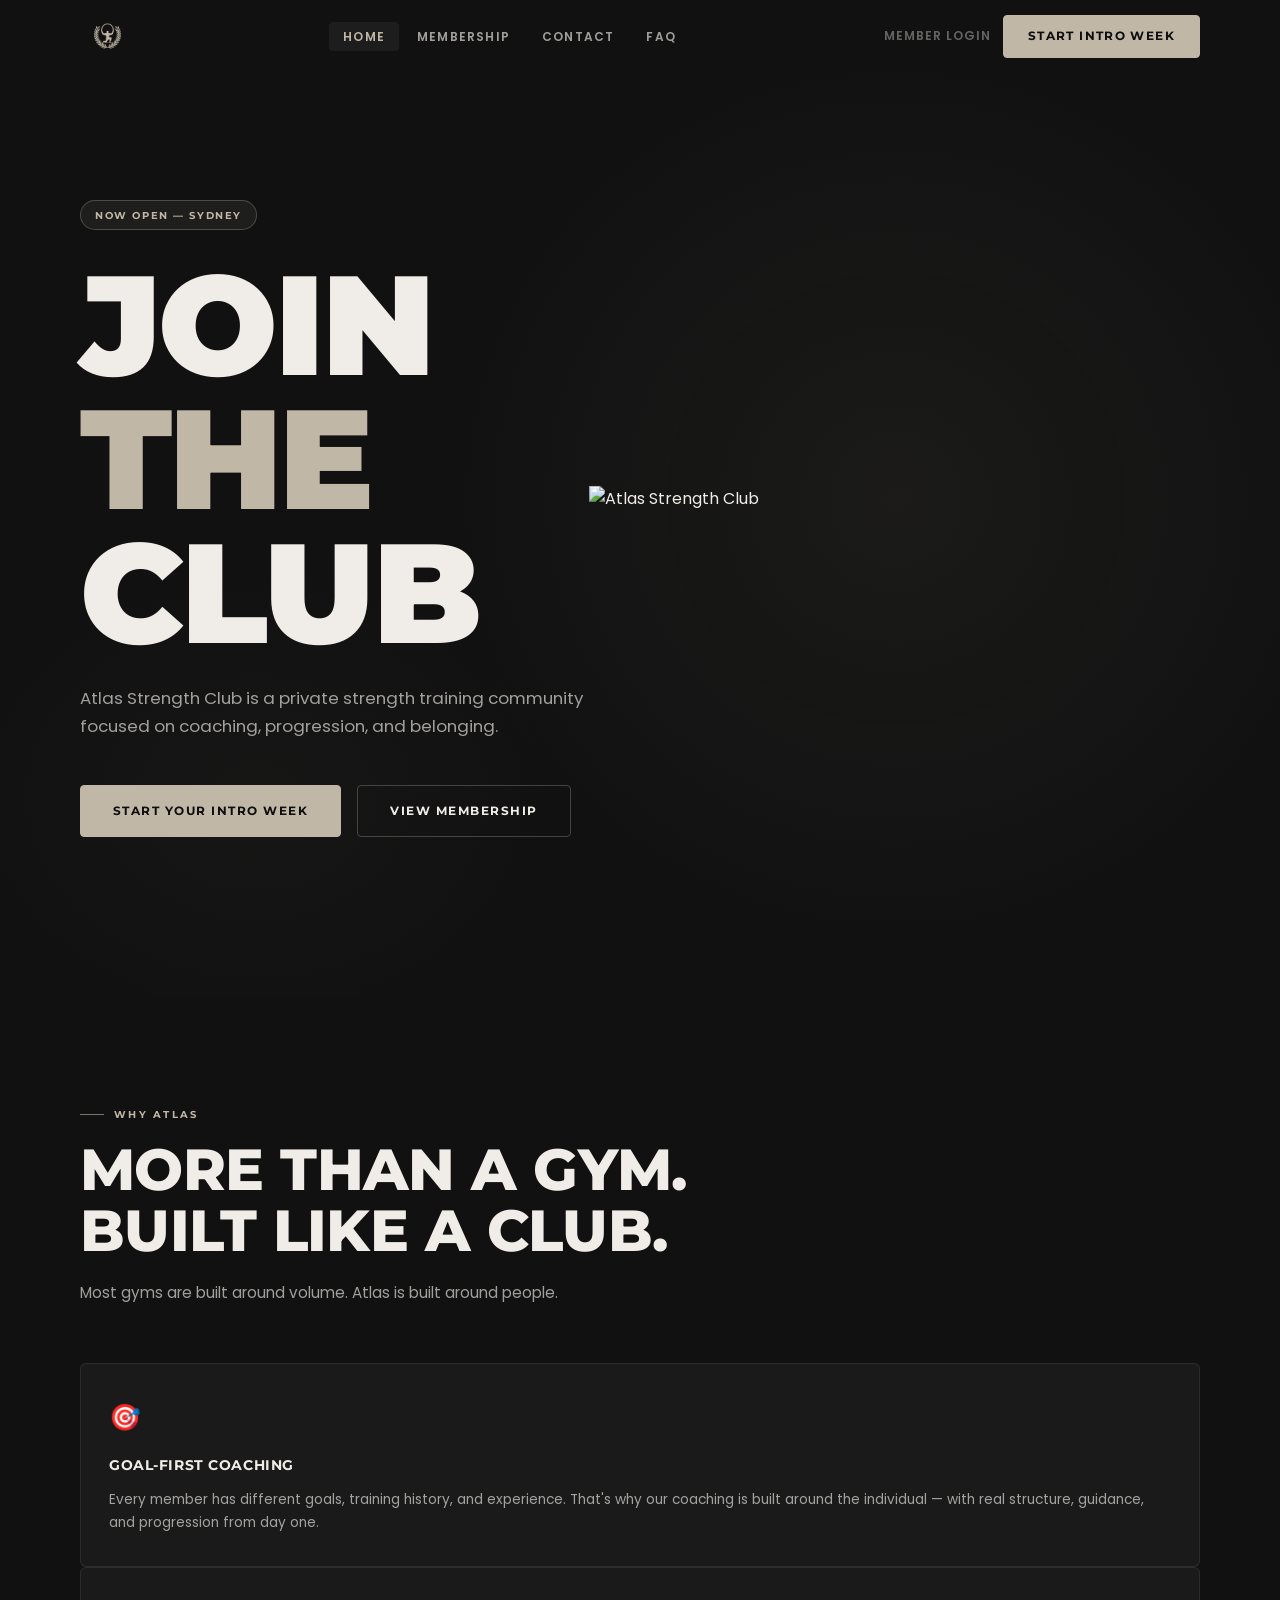
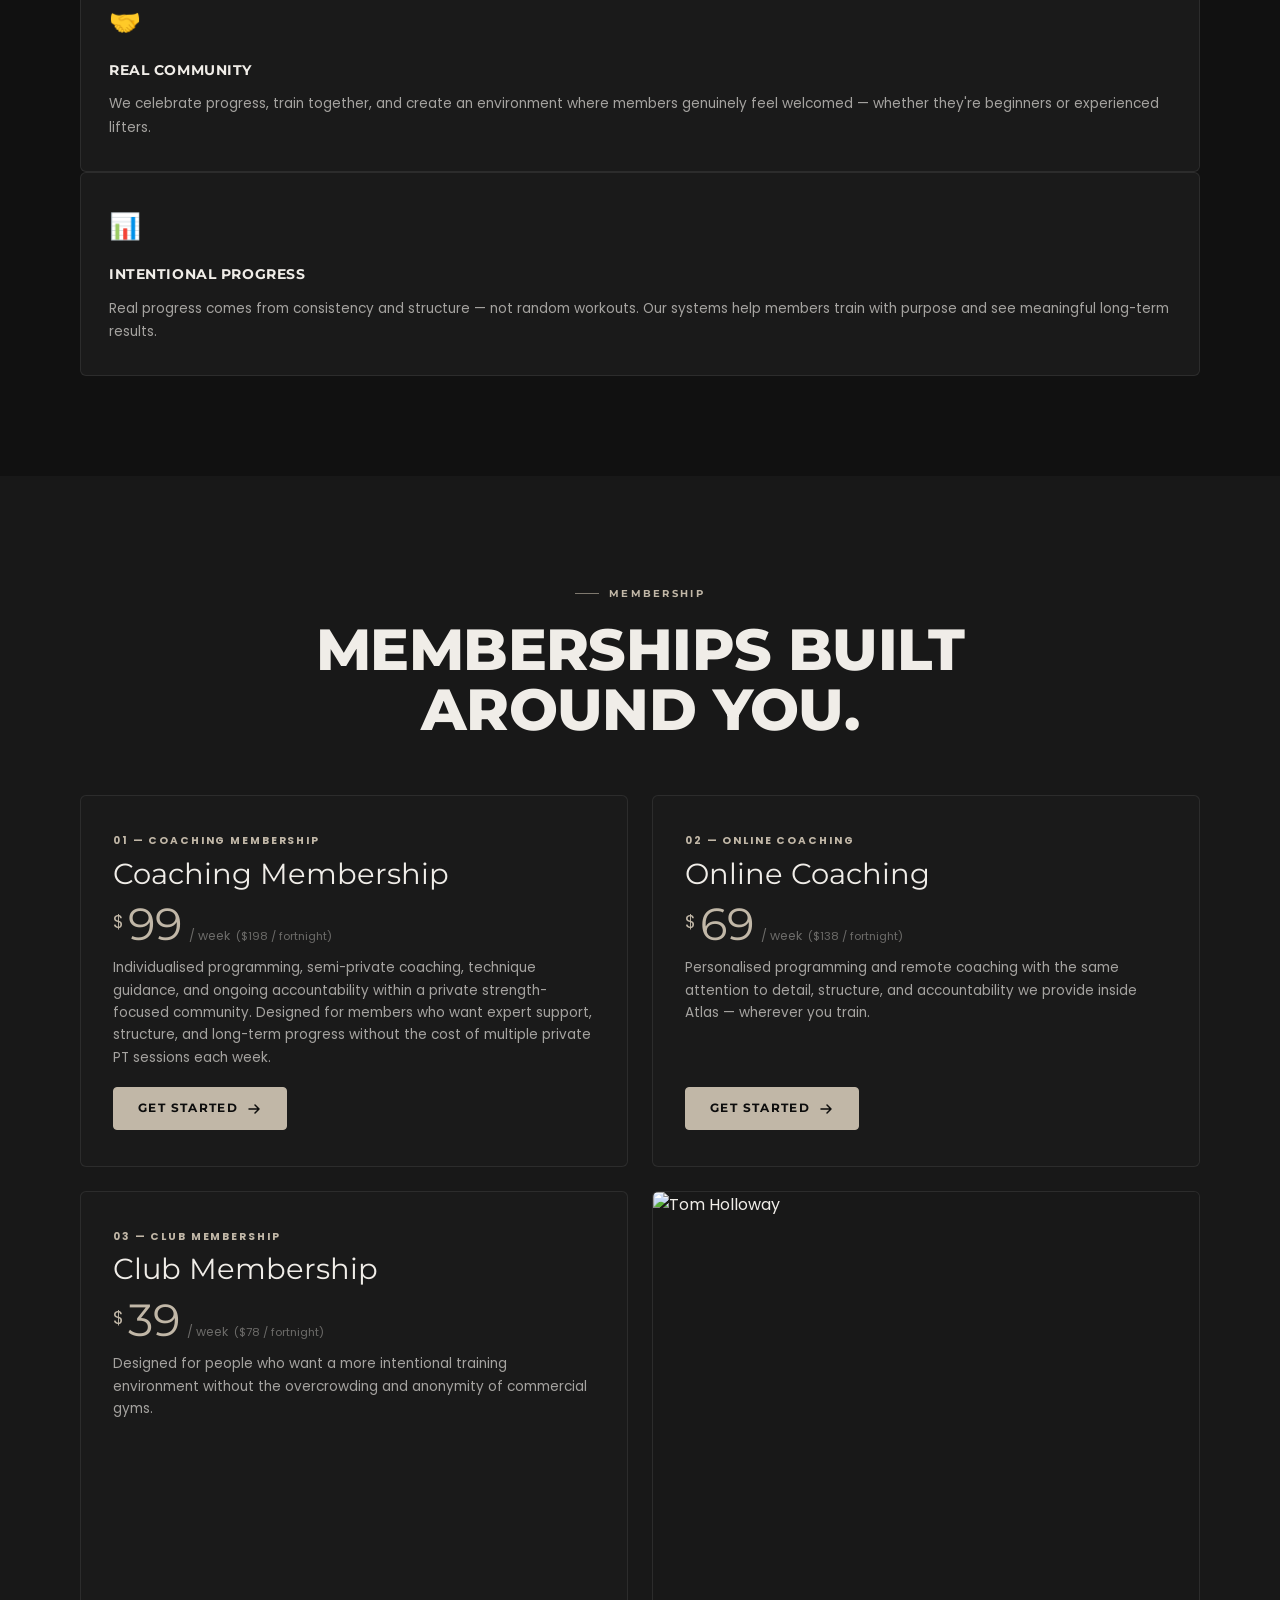
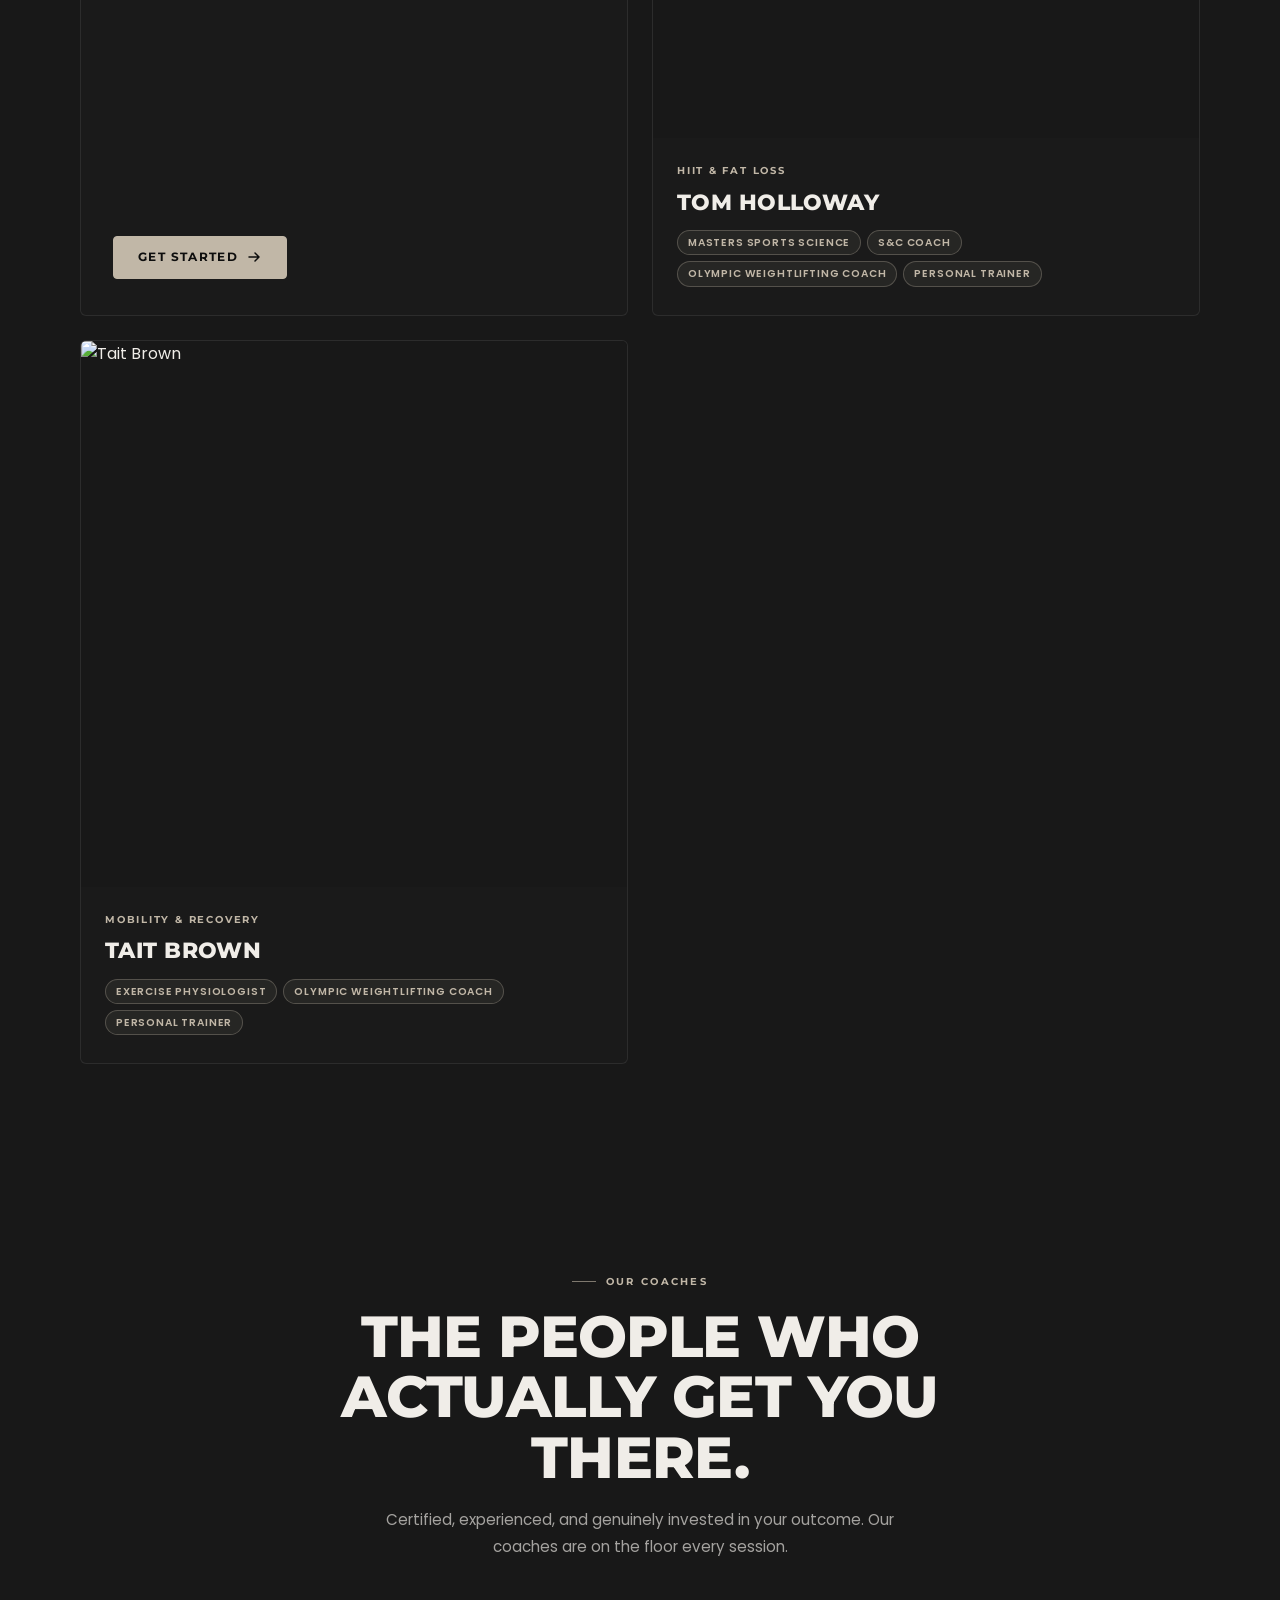
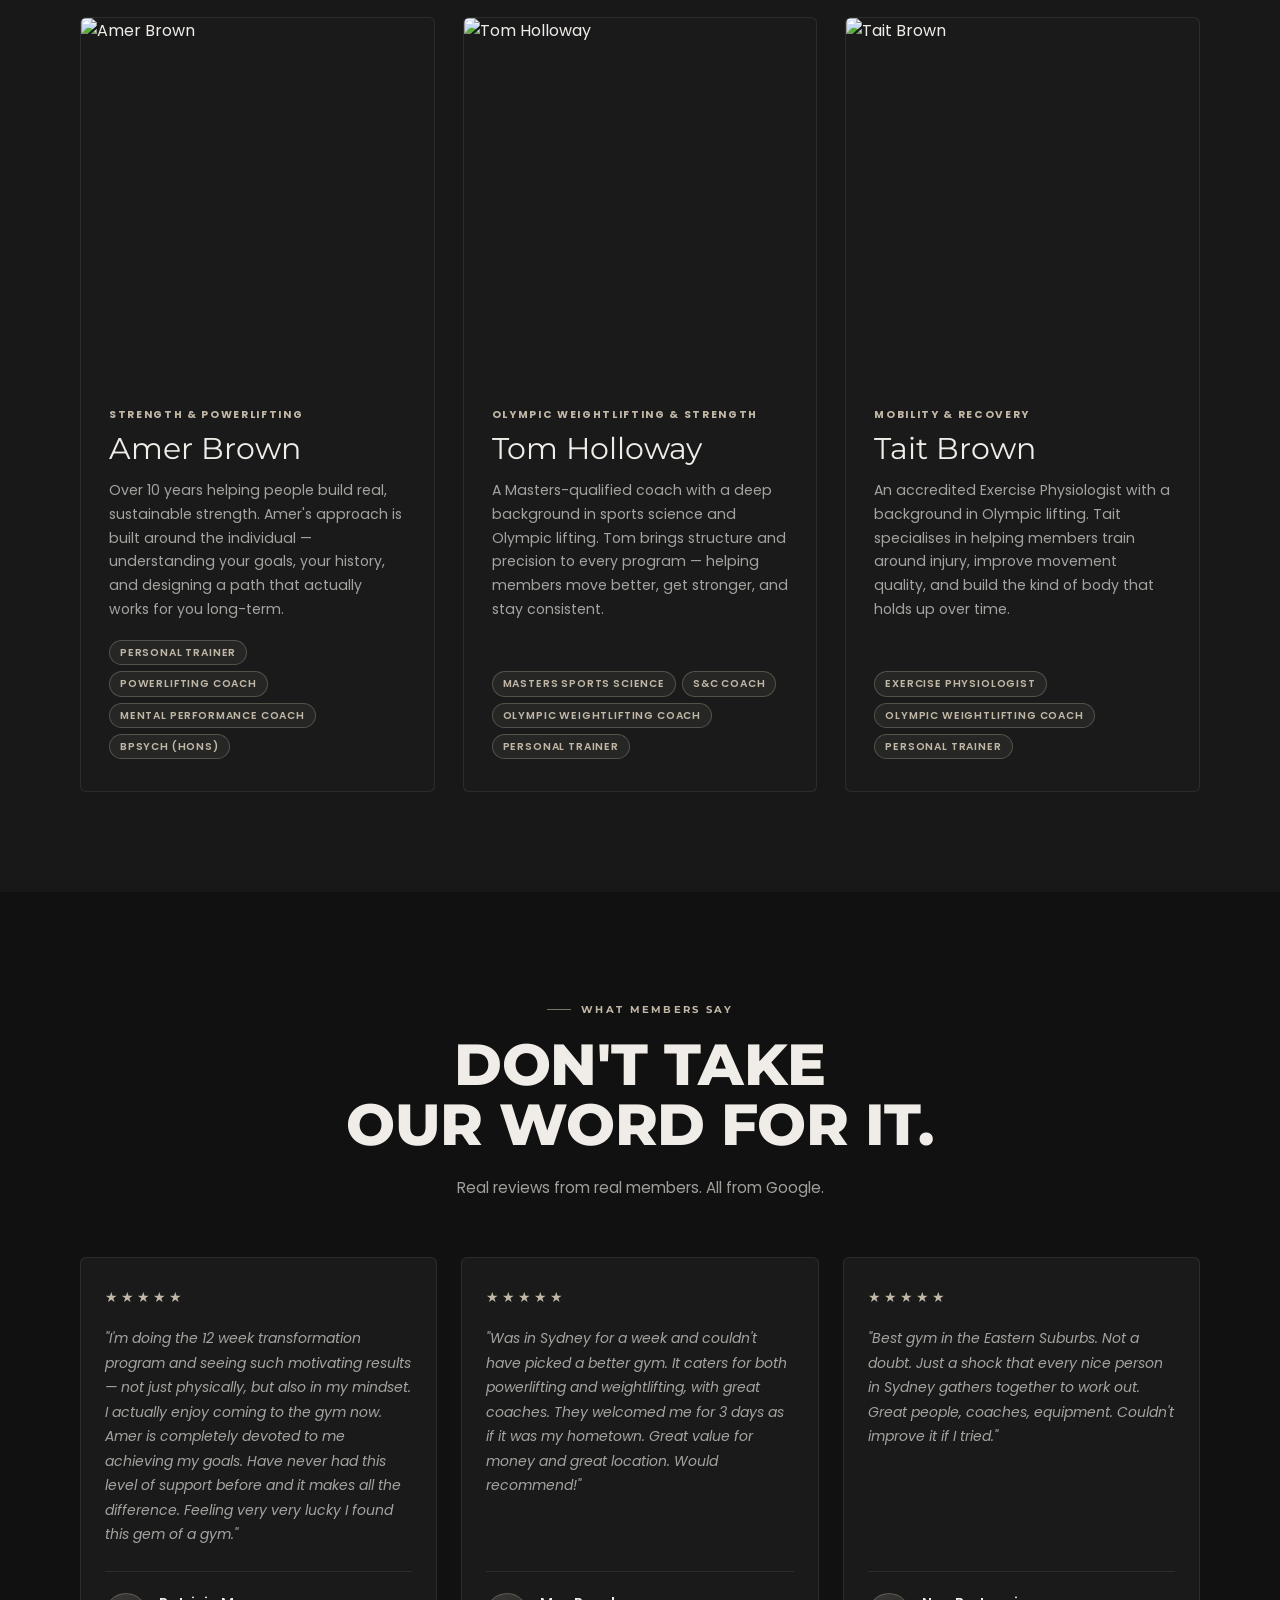
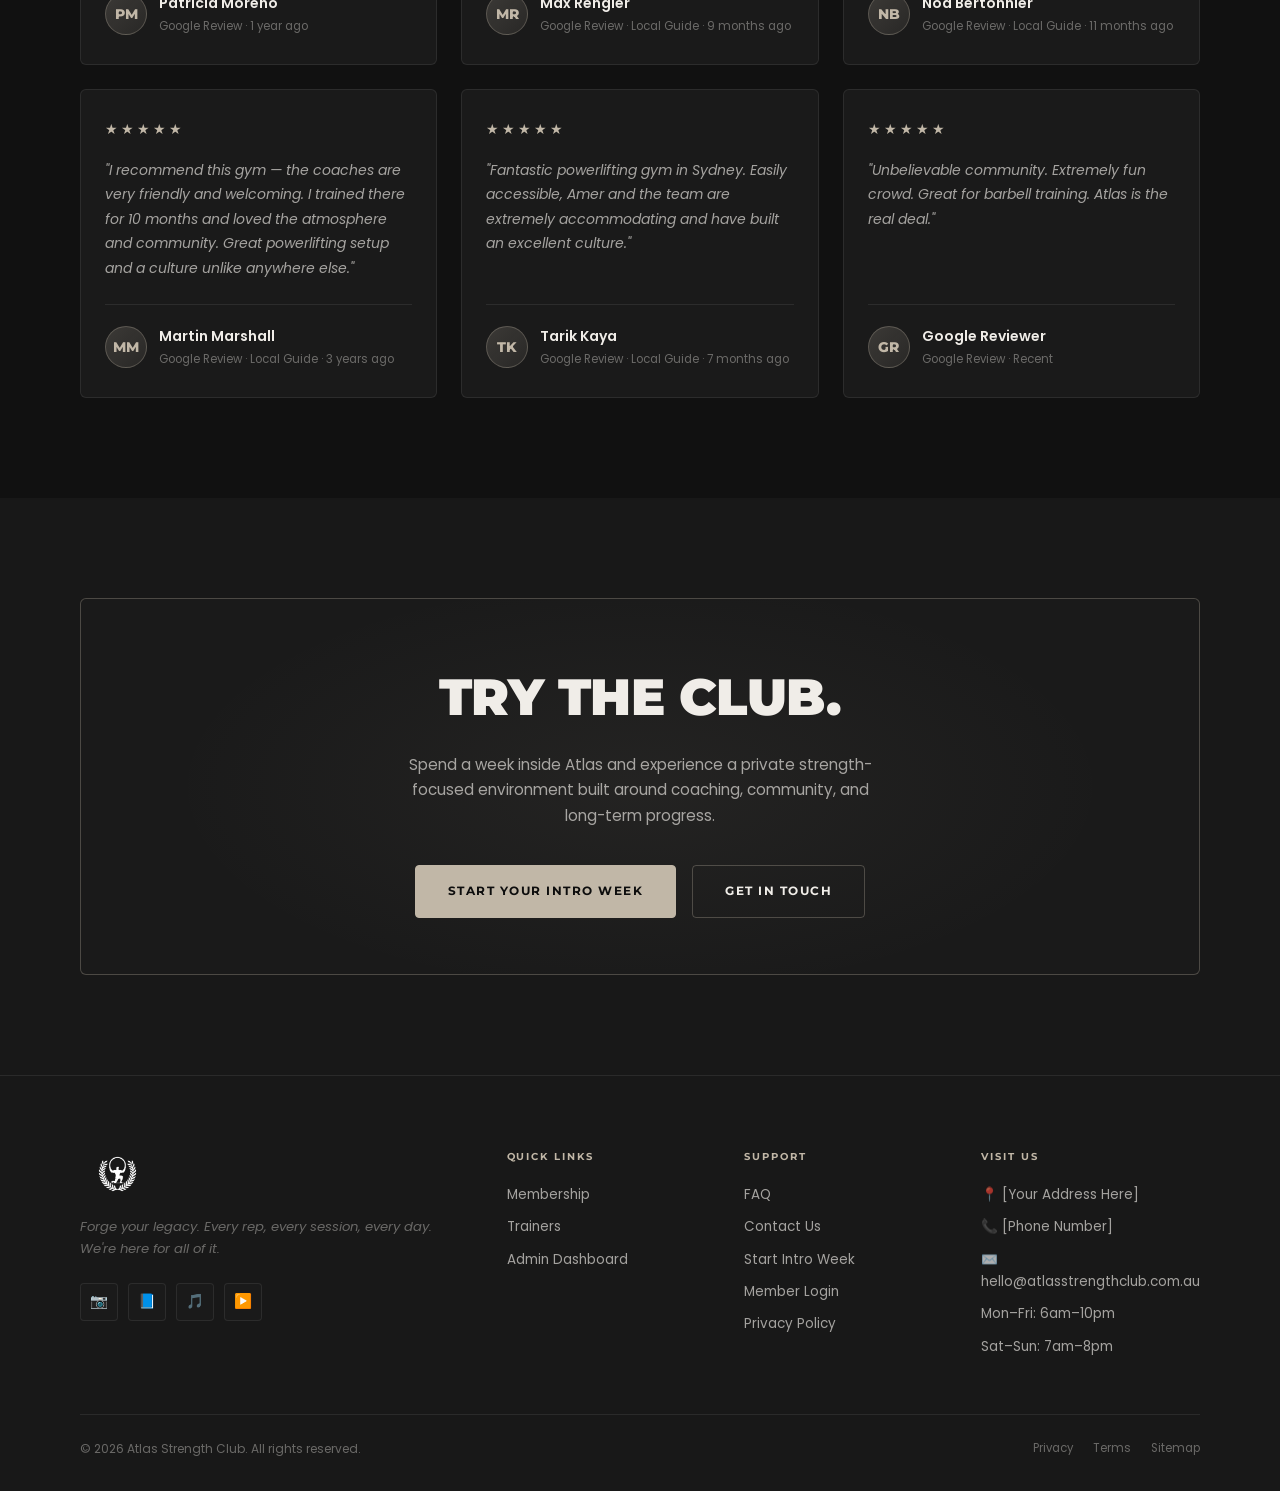
==== index.html @ 5268a8ef "Add files via upload" ====
<!DOCTYPE html>
<html lang="en">
<head>
  <meta charset="UTF-8" />
  <meta name="viewport" content="width=device-width, initial-scale=1.0" />
  <title>Atlas Strength Club</title>
  <meta name="description" content="Atlas Strength Club — premium fitness facility with elite coaches, and a community built to push limits." />
    <link rel="preconnect" href="https://fonts.googleapis.com">
  <link href="https://fonts.googleapis.com/css2?family=Montserrat:wght@400;500;600;700;800;900&family=Poppins:wght@300;400;500&display=swap" rel="stylesheet">
  <link rel="stylesheet" href="css/styles.css" />
  <link rel="icon" type="image/x-icon" href="https://file.garden/aeSpG6iUoRzyQ8ca/Screenshot%202026-04-27%20at%2011.19.57%E2%80%AFam.png">
  <style>

    /* Full-screen hero override */
    .hero--full {
      display: flex;
      align-items: center;
      min-height: 100vh;
      grid-template-columns: none;
      position: relative;
      overflow: hidden;
      padding-top: var(--nav-h);
    }
    .hero--full .hero__container {
      position: relative;
      z-index: 2;
      padding-top: 60px;
      padding-bottom: 80px;
    }
    .hero--full .hero__title {
      font-size: clamp(4.5rem, 11vw, 9rem);
    }
    .hero--full .hero__tagline {
      max-width: 560px;
      font-size: 1.05rem;
    }
    .hero__bg-logo {
      position: absolute;
      right: -4vw;
      top: 50%;
      transform: translateY(-50%);
      width: 58vw;
      max-width: 820px;
      opacity: 1;
      pointer-events: none;
      z-index: 1;
    }
    .hero__bg-logo img {
      width: 100%;
      height: auto;
      display: block;
    }
    .hero--full .hero__media { display: none; }

    /* Fix hero overlap with fixed nav */
    .hero { padding-top: 80px; }
    .hero__content { padding-top: 60px; }

    /* Membership option cards */
    .membership-options {
      display: grid;
      grid-template-columns: repeat(2, 1fr);
      gap: 24px;
      margin-top: 48px;
    }
    .mem-option {
      background: var(--bg-card);
      border: 1px solid var(--border);
      border-radius: var(--radius);
      padding: 36px 32px;
      display: flex;
      flex-direction: column;
      gap: 10px;
      transition: var(--transition);
    }
    .mem-option:hover {
      border-color: var(--border-accent);
      background: var(--bg-card-hover);
      transform: translateY(-2px);
    }
    .mem-option__label {
      font-size: 0.65rem;
      font-weight: 700;
      letter-spacing: 0.18em;
      text-transform: uppercase;
      color: var(--accent);
    }
    .mem-option__title {
      font-family: var(--font-display);
      font-size: 1.8rem;
      line-height: 1;
    }
    .mem-option__price {
      display: flex;
      align-items: baseline;
      gap: 4px;
      margin-top: 4px;
    }
    .mem-option__price-num {
      font-family: var(--font-display);
      font-size: 2.8rem;
      color: var(--accent);
      line-height: 1;
    }
    .mem-option__price-sup {
      font-size: 1.1rem;
      color: var(--accent);
      align-self: flex-start;
      margin-top: 6px;
    }
    .mem-option__period {
      font-size: 0.78rem;
      color: var(--text-muted);
    }
    .mem-option__desc {
      font-size: 0.85rem;
      color: var(--text-secondary);
      line-height: 1.65;
      flex: 1;
    }
    @media (max-width: 768px) {
      .membership-options { grid-template-columns: 1fr; }
      .hero__content { padding-top: 32px; }
      .hero__bg-logo {
        display: none;
      }
    }
    .section { padding: 100px 0; }
    .section--dark { padding: 100px 0; }
    .section-divider { height: 1px; background: var(--border); margin: 0; }
    .testimonial-grid {
      display: grid;
      grid-template-columns: repeat(3, 1fr);
      gap: 24px;
    }
    @media (max-width: 900px) { .section { padding: 100px 0; }
    .section--dark { padding: 100px 0; }
    .section-divider { height: 1px; background: var(--border); margin: 0; }
    .testimonial-grid { grid-template-columns: 1fr 1fr; } }
    @media (max-width: 580px) { .section { padding: 100px 0; }
    .section--dark { padding: 100px 0; }
    .section-divider { height: 1px; background: var(--border); margin: 0; }
    .testimonial-grid { grid-template-columns: 1fr; } }
</style>
</head>
<body>

<!-- Navigation -->
<nav class="nav" id="nav">
  <div class="container nav__inner">
    <a href="index.html" class="nav__logo"><img src="[data-uri]" alt="Atlas Strength Club" style="height:38px;width:auto;"></a>
    <ul class="nav__links">
      <li><a href="index.html" class="active">Home</a></li>
      <li><a href="membership.html">Membership</a></li>
      <li><a href="contact.html">Contact</a></li>
      <li><a href="faq.html">FAQ</a></li>
    </ul>
    <div class="nav__actions">
      <a href="login.html" class="nav__login">Member Login</a>
      <a href="trial.html" class="btn btn-primary">Start Intro Week</a>
    </div>
    <button class="nav__toggle" aria-label="Menu" aria-expanded="false">
      <span></span><span></span><span></span>
    </button>
  </div>
</nav>

<!-- Mobile Menu -->
<div class="nav__mobile">
  <a href="index.html">Home</a>
  <a href="membership.html">Membership</a>
  <a href="contact.html">Contact</a>
  <a href="faq.html">FAQ</a>
  <a href="login.html">Member Login</a>
  <a href="trial.html" class="btn btn-primary">Start Your Intro Week</a>
</div>

<!-- Hero -->
<section class="hero hero--full">
  <div class="hero__bg"></div>
  <div class="hero__bg-logo"><img src="https://file.garden/aeSpG6iUoRzyQ8ca/LOGO-02.png" alt="Atlas Strength Club"></div>
  <div class="container hero__container">
    <div class="hero__content animate-in">
      <div class="hero__tag">Now Open — Sydney</div>
      <h1 class="hero__title">
        <span class="line">JOIN</span>
        <span class="line accent">THE</span>
        <span class="line">CLUB</span>
      </h1>
      <p class="hero__tagline">
        Atlas Strength Club is a private strength training community focused on coaching, progression, and belonging.
      </p>
      <div class="hero__actions">
        <a href="trial.html" class="btn btn-primary btn-lg">Start Your Intro Week</a>
        <a href="membership.html" class="btn btn-outline btn-lg">View Membership</a>
      </div>
    </div>
  </div>
</section>

<!-- Why Atlas -->
<section class="section" style="padding:100px 0;">
  <div class="container">
    <div class="section-header reveal">
      <span class="section-label">Why Atlas</span>
      <h2 class="section-title">More than a gym.<br>Built like a club.</h2>
      <p class="section-subtitle">Most gyms are built around volume. Atlas is built around people.</p>
    </div>
    <div class="features-grid">
      <div class="feature-card reveal" data-delay="1">
        <div class="feature-card__icon">&#127919;</div>
        <div class="feature-card__title">Goal-First Coaching</div>
        <p class="feature-card__text">Every member has different goals, training history, and experience. That's why our coaching is built around the individual — with real structure, guidance, and progression from day one.</p>
      </div>
      <div class="feature-card reveal" data-delay="2">
        <div class="feature-card__icon">&#129309;</div>
        <div class="feature-card__title">Real Community</div>
        <p class="feature-card__text">We celebrate progress, train together, and create an environment where members genuinely feel welcomed — whether they're beginners or experienced lifters.</p>
      </div>
      <div class="feature-card reveal" data-delay="3">
        <div class="feature-card__icon">&#128202;</div>
        <div class="feature-card__title">Intentional Progress</div>
        <p class="feature-card__text">Real progress comes from consistency and structure — not random workouts. Our systems help members train with purpose and see meaningful long-term results.</p>
      </div>
    </div>
  </div>
</section>

<!-- Membership -->
<section class="section section--dark">
  <div class="container">
    <div class="section-header section-header--center reveal">
      <span class="section-label">Membership</span>
      <h2 class="section-title">Memberships built<br>around you.</h2>
      <p class="section-subtitle"></p>
    </div>
    <div class="membership-options">

      <div class="mem-option reveal" data-delay="1">
        <div class="mem-option__label">01 — Coaching Membership</div>
        <div class="mem-option__title">Coaching Membership</div>
        <div class="mem-option__price">
          <span class="mem-option__price-sup">$</span>
          <span class="mem-option__price-num">99</span>
          <span class="mem-option__period">&nbsp;/ week &nbsp;<span style="font-size:0.7rem;color:var(--text-muted);">($198 / fortnight)</span></span>
        </div>
        <p class="mem-option__desc">Individualised programming, semi-private coaching, technique guidance, and ongoing accountability within a private strength-focused community. Designed for members who want expert support, structure, and long-term progress without the cost of multiple private PT sessions each week.</p>
        <a href="trial.html" class="btn btn-primary" style="align-self:flex-start;margin-top:8px;">Get Started <svg width="16" height="16" viewBox="0 0 16 16" fill="none"><path d="M3 8h10M9 4l4 4-4 4" stroke="currentColor" stroke-width="1.5" stroke-linecap="round" stroke-linejoin="round"/></svg></a>
      </div>

      <div class="mem-option reveal" data-delay="2">
        <div class="mem-option__label">02 — Online Coaching</div>
        <div class="mem-option__title">Online Coaching</div>
        <div class="mem-option__price">
          <span class="mem-option__price-sup">$</span>
          <span class="mem-option__price-num">69</span>
          <span class="mem-option__period">&nbsp;/ week &nbsp;<span style="font-size:0.7rem;color:var(--text-muted);">($138 / fortnight)</span></span>
        </div>
        <p class="mem-option__desc">Personalised programming and remote coaching with the same attention to detail, structure, and accountability we provide inside Atlas — wherever you train.</p>
        <a href="trial.html" class="btn btn-primary" style="align-self:flex-start;margin-top:8px;">Get Started <svg width="16" height="16" viewBox="0 0 16 16" fill="none"><path d="M3 8h10M9 4l4 4-4 4" stroke="currentColor" stroke-width="1.5" stroke-linecap="round" stroke-linejoin="round"/></svg></a>
      </div>

      <div class="mem-option reveal" data-delay="3">
        <div class="mem-option__label">03 — Club Membership</div>
        <div class="mem-option__title">Club Membership</div>
        <div class="mem-option__price">
          <span class="mem-option__price-sup">$</span>
          <span class="mem-option__price-num">39</span>
          <span class="mem-option__period">&nbsp;/ week &nbsp;<span style="font-size:0.7rem;color:var(--text-muted);">($78 / fortnight)</span></span>
        </div>
        <p class="mem-option__desc">Designed for people who want a more intentional training environment without the overcrowding and anonymity of commercial gyms.</p>
        <a href="trial.html" class="btn btn-primary" style="align-self:flex-start;margin-top:8px;">Get Started <svg width="16" height="16" viewBox="0 0 16 16" fill="none"><path d="M3 8h10M9 4l4 4-4 4" stroke="currentColor" stroke-width="1.5" stroke-linecap="round" stroke-linejoin="round"/></svg></a>
      </div>

      
      <div class="trainer-card reveal" data-delay="2">
        <div class="trainer-card__photo"><img src="https://file.garden/aeSpG6iUoRzyQ8ca/Tom.png" alt="Tom Holloway" style="width:100%;height:100%;object-fit:cover;border-radius:inherit;"></div>
        <div class="trainer-card__body">
          <div class="trainer-card__specialty">HIIT &amp; Fat Loss</div>
          <div class="trainer-card__name">Tom Holloway</div>
          <div class="trainer-card__quals">
            <span class="trainer-card__qual">Masters Sports Science</span>
            <span class="trainer-card__qual">S&amp;C Coach</span>
            <span class="trainer-card__qual">Olympic Weightlifting Coach</span>
            <span class="trainer-card__qual">Personal Trainer</span>
          </div>
        </div>
      </div>
      <div class="trainer-card reveal" data-delay="3">
        <div class="trainer-card__photo"><img src="https://file.garden/aeSpG6iUoRzyQ8ca/Tait.png" alt="Tait Brown" style="width:100%;height:100%;object-fit:cover;border-radius:inherit;"></div>
        <div class="trainer-card__body">
          <div class="trainer-card__specialty">Mobility &amp; Recovery</div>
          <div class="trainer-card__name">Tait Brown</div>
          <div class="trainer-card__quals">
            <span class="trainer-card__qual">Exercise Physiologist</span>
            <span class="trainer-card__qual">Olympic Weightlifting Coach</span>
            <span class="trainer-card__qual">Personal Trainer</span>
          </div> 
        </div>
      </div>
    </div>
  </div>
</section>

<!-- Coaches -->
<section class="section section--dark">
  <div class="container">
    <div class="section-header section-header--center reveal">
      <span class="section-label">Our Coaches</span>
      <h2 class="section-title">The people who<br>actually get you there.</h2>
      <p class="section-subtitle">Certified, experienced, and genuinely invested in your outcome. Our coaches are on the floor every session.</p>
    </div>
    <div style="display:grid;grid-template-columns:repeat(3,1fr);gap:28px;margin-top:56px;">

      <!-- Amer -->
      <div class="reveal" data-delay="1" style="background:var(--bg-card);border:1px solid var(--border);border-radius:var(--radius);overflow:hidden;display:flex;flex-direction:column;">
        <div style="height:360px;overflow:hidden;">
          <img src="https://file.garden/aeSpG6iUoRzyQ8ca/Amer.png" alt="Amer Brown" style="width:100%;height:100%;object-fit:cover;object-position:center top;display:block;">
        </div>
        <div style="padding:28px 28px 32px;display:flex;flex-direction:column;gap:10px;flex:1;">
          <div style="font-size:0.65rem;font-weight:700;letter-spacing:0.16em;text-transform:uppercase;color:var(--accent);">Strength &amp; Powerlifting</div>
          <div style="font-family:var(--font-display);font-size:1.9rem;line-height:1.05;color:var(--text-primary);">Amer Brown</div>
          <p style="font-size:0.88rem;color:var(--text-secondary);line-height:1.7;margin:4px 0 8px;">Over 10 years helping people build real, sustainable strength. Amer's approach is built around the individual — understanding your goals, your history, and designing a path that actually works for you long-term.</p>
          <div style="display:flex;flex-wrap:wrap;gap:6px;margin-top:auto;">
            <span class="trainer-card__qual">Personal Trainer</span>
            <span class="trainer-card__qual">Powerlifting Coach</span>
            <span class="trainer-card__qual">Mental Performance Coach</span>
            <span class="trainer-card__qual">BPsych (Hons)</span>
          </div>
        </div>
      </div>

      <!-- Tom -->
      <div class="reveal" data-delay="2" style="background:var(--bg-card);border:1px solid var(--border);border-radius:var(--radius);overflow:hidden;display:flex;flex-direction:column;">
        <div style="height:360px;overflow:hidden;">
          <img src="https://file.garden/aeSpG6iUoRzyQ8ca/Tom.png" alt="Tom Holloway" style="width:100%;height:100%;object-fit:cover;object-position:center top;display:block;">
        </div>
        <div style="padding:28px 28px 32px;display:flex;flex-direction:column;gap:10px;flex:1;">
          <div style="font-size:0.65rem;font-weight:700;letter-spacing:0.16em;text-transform:uppercase;color:var(--accent);">Olympic Weightlifting &amp; Strength</div>
          <div style="font-family:var(--font-display);font-size:1.9rem;line-height:1.05;color:var(--text-primary);">Tom Holloway</div>
          <p style="font-size:0.88rem;color:var(--text-secondary);line-height:1.7;margin:4px 0 8px;">A Masters-qualified coach with a deep background in sports science and Olympic lifting. Tom brings structure and precision to every program — helping members move better, get stronger, and stay consistent.</p>
          <div style="display:flex;flex-wrap:wrap;gap:6px;margin-top:auto;">
            <span class="trainer-card__qual">Masters Sports Science</span>
            <span class="trainer-card__qual">S&amp;C Coach</span>
            <span class="trainer-card__qual">Olympic Weightlifting Coach</span>
            <span class="trainer-card__qual">Personal Trainer</span>
          </div>
        </div>
      </div>

      <!-- Tait -->
      <div class="reveal" data-delay="3" style="background:var(--bg-card);border:1px solid var(--border);border-radius:var(--radius);overflow:hidden;display:flex;flex-direction:column;">
        <div style="height:360px;overflow:hidden;">
          <img src="https://file.garden/aeSpG6iUoRzyQ8ca/Tait.png" alt="Tait Brown" style="width:100%;height:100%;object-fit:cover;object-position:center top;display:block;">
        </div>
        <div style="padding:28px 28px 32px;display:flex;flex-direction:column;gap:10px;flex:1;">
          <div style="font-size:0.65rem;font-weight:700;letter-spacing:0.16em;text-transform:uppercase;color:var(--accent);">Mobility &amp; Recovery</div>
          <div style="font-family:var(--font-display);font-size:1.9rem;line-height:1.05;color:var(--text-primary);">Tait Brown</div>
          <p style="font-size:0.88rem;color:var(--text-secondary);line-height:1.7;margin:4px 0 8px;">An accredited Exercise Physiologist with a background in Olympic lifting. Tait specialises in helping members train around injury, improve movement quality, and build the kind of body that holds up over time.</p>
          <div style="display:flex;flex-wrap:wrap;gap:6px;margin-top:auto;">
            <span class="trainer-card__qual">Exercise Physiologist</span>
            <span class="trainer-card__qual">Olympic Weightlifting Coach</span>
            <span class="trainer-card__qual">Personal Trainer</span>
          </div>
        </div>
      </div>

    </div>
  </div>
</section>


<!-- Testimonials -->
<section class="section">
  <div class="container">
    <div class="section-header section-header--center reveal">
      <span class="section-label">What Members Say</span>
      <h2 class="section-title">Don't take<br>our word for it.</h2>
      <p class="section-subtitle">Real reviews from real members. All from Google.</p>
    </div>
    <div class="testimonial-grid">

      <div class="testimonial-card reveal" data-delay="1">
        <div class="testimonial-card__stars">&#9733;&#9733;&#9733;&#9733;&#9733;</div>
        <p class="testimonial-card__text">"I'm doing the 12 week transformation program and seeing such motivating results — not just physically, but also in my mindset. I actually enjoy coming to the gym now. Amer is completely devoted to me achieving my goals. Have never had this level of support before and it makes all the difference. Feeling very very lucky I found this gem of a gym."</p>
        <div class="testimonial-card__author">
          <div class="testimonial-card__avatar">PM</div>
          <div>
            <div class="testimonial-card__name">Patricia Moreno</div>
            <div class="testimonial-card__meta">Google Review · 1 year ago</div>
          </div>
        </div>
      </div>

      <div class="testimonial-card reveal" data-delay="2">
        <div class="testimonial-card__stars">&#9733;&#9733;&#9733;&#9733;&#9733;</div>
        <p class="testimonial-card__text">"Was in Sydney for a week and couldn't have picked a better gym. It caters for both powerlifting and weightlifting, with great coaches. They welcomed me for 3 days as if it was my hometown. Great value for money and great location. Would recommend!"</p>
        <div class="testimonial-card__author">
          <div class="testimonial-card__avatar">MR</div>
          <div>
            <div class="testimonial-card__name">Max Rengler</div>
            <div class="testimonial-card__meta">Google Review · Local Guide · 9 months ago</div>
          </div>
        </div>
      </div>

      <div class="testimonial-card reveal" data-delay="3">
        <div class="testimonial-card__stars">&#9733;&#9733;&#9733;&#9733;&#9733;</div>
        <p class="testimonial-card__text">"Best gym in the Eastern Suburbs. Not a doubt. Just a shock that every nice person in Sydney gathers together to work out. Great people, coaches, equipment. Couldn't improve it if I tried."</p>
        <div class="testimonial-card__author">
          <div class="testimonial-card__avatar">NB</div>
          <div>
            <div class="testimonial-card__name">Noa Bertonnier</div>
            <div class="testimonial-card__meta">Google Review · Local Guide · 11 months ago</div>
          </div>
        </div>
      </div>

      <div class="testimonial-card reveal" data-delay="1">
        <div class="testimonial-card__stars">&#9733;&#9733;&#9733;&#9733;&#9733;</div>
        <p class="testimonial-card__text">"I recommend this gym — the coaches are very friendly and welcoming. I trained there for 10 months and loved the atmosphere and community. Great powerlifting setup and a culture unlike anywhere else."</p>
        <div class="testimonial-card__author">
          <div class="testimonial-card__avatar">MM</div>
          <div>
            <div class="testimonial-card__name">Martin Marshall</div>
            <div class="testimonial-card__meta">Google Review · Local Guide · 3 years ago</div>
          </div>
        </div>
      </div>

      <div class="testimonial-card reveal" data-delay="2">
        <div class="testimonial-card__stars">&#9733;&#9733;&#9733;&#9733;&#9733;</div>
        <p class="testimonial-card__text">"Fantastic powerlifting gym in Sydney. Easily accessible, Amer and the team are extremely accommodating and have built an excellent culture."</p>
        <div class="testimonial-card__author">
          <div class="testimonial-card__avatar">TK</div>
          <div>
            <div class="testimonial-card__name">Tarik Kaya</div>
            <div class="testimonial-card__meta">Google Review · Local Guide · 7 months ago</div>
          </div>
        </div>
      </div>

      <div class="testimonial-card reveal" data-delay="3">
        <div class="testimonial-card__stars">&#9733;&#9733;&#9733;&#9733;&#9733;</div>
        <p class="testimonial-card__text">"Unbelievable community. Extremely fun crowd. Great for barbell training. Atlas is the real deal."</p>
        <div class="testimonial-card__author">
          <div class="testimonial-card__avatar">GR</div>
          <div>
            <div class="testimonial-card__name">Google Reviewer</div>
            <div class="testimonial-card__meta">Google Review · Recent</div>
          </div>
        </div>
      </div>

    </div>
  </div>
</section>

<!-- Final CTA --><!-- Final CTA -->
<section class="section section--dark">
  <div class="container">
    <div class="cta-banner reveal">
      <h2>Try the club.</h2>
      <p>Spend a week inside Atlas and experience a private strength-focused environment built around coaching, community, and long-term progress.</p>
      <div class="cta-banner__actions">
        <a href="trial.html" class="btn btn-primary btn-lg">Start Your Intro Week</a>
        <a href="contact.html" class="btn btn-outline btn-lg">Get in Touch</a>
      </div>
    </div>
  </div>
</section>

<!-- Footer -->
<footer class="footer">
  <div class="container">
    <div class="footer__grid">
      <div class="footer__brand">
        <div class="footer__logo"><img src="[data-uri]" alt="Atlas Strength Club" style="height:52px;width:auto;"></div>
        <p class="footer__tagline">Forge your legacy. Every rep, every session, every day. We're here for all of it.</p>
        <div class="footer__socials">
          <a href="#" class="footer__social" aria-label="Instagram">&#128247;</a>
          <a href="#" class="footer__social" aria-label="Facebook">&#128216;</a>
          <a href="#" class="footer__social" aria-label="TikTok">&#127925;</a>
          <a href="#" class="footer__social" aria-label="YouTube">&#9654;&#65039;</a>
        </div>
      </div>
      <div>
        <div class="footer__col-title">Quick Links</div>
        <ul class="footer__links">
          <li><a href="membership.html">Membership</a></li>
          <li><a href="trainers.html">Trainers</a></li>
          
          <li><a href="admindashboard.html">Admin Dashboard</a></li>
        </ul>
      </div>
      <div>
        <div class="footer__col-title">Support</div>
        <ul class="footer__links">
          <li><a href="faq.html">FAQ</a></li>
          <li><a href="contact.html">Contact Us</a></li>
          <li><a href="trial.html">Start Intro Week</a></li>
          <li><a href="login.html">Member Login</a></li>
          <li><a href="#">Privacy Policy</a></li>
        </ul>
      </div>
      <div>
        <div class="footer__col-title">Visit Us</div>
        <ul class="footer__links">
          <li><a href="contact.html">&#128205; [Your Address Here]</a></li>
          <li><a href="tel:+00000000000">&#128222; [Phone Number]</a></li>
          <li><a href="mailto:hello@atlasstrengthclub.com.au">&#9993;&#65039; hello@atlasstrengthclub.com.au</a></li>
          <li>Mon–Fri: 6am–10pm</li>
          <li>Sat–Sun: 7am–8pm</li>
        </ul>
      </div>
    </div>
    <div class="footer__bottom">
      <div class="footer__copy">&#169; 2026 Atlas Strength Club. All rights reserved.</div>
      <div class="footer__bottom-links">
        <a href="#">Privacy</a>
        <a href="#">Terms</a>
        <a href="#">Sitemap</a>
      </div>
    </div>
  </div>
</footer>

<script src="js/main.js"></script>
<script src="js/logos.js"></script>
</body>
</html>
---- css/styles.css ----
/* ============================================================
   ATLAS STRENGTH CLUB — styles.css
   Brand Kit: Montserrat + Poppins · Dark base · Tan accent
   ============================================================ */

@import url('https://fonts.googleapis.com/css2?family=Montserrat:wght@400;500;600;700;800;900&family=Poppins:wght@300;400;500;600&display=swap');

/* ── TOKENS ─────────────────────────────────────────────── */
:root {
  /* Brand Colours */
  --black:          #0d0d0d;
  --bg-primary:     #111111;
  --bg-secondary:   #181818;
  --bg-card:        #1a1a1a;
  --bg-card-hover:  #202020;

  /* Accent — the signature warm tan from the brand book */
  --accent:         #C1B7A7;
  --accent-deep:    #B2A89A;
  --accent-light:   #d4cfc6;
  --accent-subtle:  rgba(193,183,167,0.08);

  /* Text */
  --text-primary:   #F0EDE8;
  --text-secondary: rgba(240,237,232,0.65);
  --text-muted:     rgba(240,237,232,0.38);

  /* Borders */
  --border:         rgba(255,255,255,0.08);
  --border-accent:  rgba(193,183,167,0.3);

  /* Typography */
  --font-display:   'Montserrat', sans-serif;
  --font-body:      'Poppins', sans-serif;

  /* Spacing & Shape */
  --radius:         6px;
  --radius-sm:      4px;
  --radius-lg:      10px;
  --container:      1200px;
  --nav-h:          72px;
  --section-py:     96px;

  /* Motion */
  --transition:     all 0.22s ease;
  --transition-slow: all 0.4s ease;
}

/* ── RESET ───────────────────────────────────────────────── */
*, *::before, *::after { box-sizing: border-box; margin: 0; padding: 0; }
html { scroll-behavior: smooth; -webkit-text-size-adjust: 100%; }

body {
  background: var(--bg-primary);
  color: var(--text-primary);
  font-family: var(--font-body);
  font-weight: 400;
  font-size: 16px;
  line-height: 1.65;
  overflow-x: hidden;
  -webkit-font-smoothing: antialiased;
}

a { color: inherit; text-decoration: none; }
ul { list-style: none; }
img { display: block; max-width: 100%; }
button { font-family: inherit; cursor: pointer; }

/* ── CONTAINER ───────────────────────────────────────────── */
.container {
  width: 100%;
  max-width: var(--container);
  margin: 0 auto;
  padding: 0 40px;
}

@media (max-width: 768px) {
  .container { padding: 0 20px; }
}

/* ── NAVIGATION ──────────────────────────────────────────── */
.nav {
  position: fixed;
  top: 0; left: 0; right: 0;
  z-index: 900;
  height: var(--nav-h);
  transition: background 0.3s, border-color 0.3s;
  border-bottom: 1px solid transparent;
}

.nav.scrolled,
.nav[class*="scrolled"] {
  background: rgba(13,13,13,0.95);
  backdrop-filter: blur(14px);
  border-bottom-color: var(--border);
}

.nav__inner {
  height: var(--nav-h);
  display: flex;
  align-items: center;
  justify-content: space-between;
  gap: 2rem;
}

/* Nav logo — icon only (LOGO-03 white) */
.nav__logo {
  flex-shrink: 0;
  display: flex;
  align-items: center;
  line-height: 1;
}

.nav__logo img {
  height: 38px;
  width: auto;
  object-fit: contain;
  display: block;
  mix-blend-mode: screen;
}

/* Fallback if image fails */
.nav__logo span { color: var(--accent); }

.nav__links {
  display: flex;
  align-items: center;
  gap: 0.25rem;
}

.nav__links a {
  padding: 6px 14px;
  font-size: 0.75rem;
  font-weight: 600;
  letter-spacing: 0.1em;
  text-transform: uppercase;
  color: var(--text-secondary);
  border-radius: var(--radius-sm);
  transition: var(--transition);
}

.nav__links a:hover,
.nav__links a.active {
  color: var(--text-primary);
  background: rgba(255,255,255,0.05);
}

.nav__links a.active { color: var(--accent); }

.nav__actions {
  display: flex;
  align-items: center;
  gap: 12px;
  flex-shrink: 0;
}

.nav__login {
  font-size: 0.75rem;
  font-weight: 600;
  letter-spacing: 0.08em;
  text-transform: uppercase;
  color: var(--text-muted);
  transition: var(--transition);
}

.nav__login:hover { color: var(--text-primary); }

/* Hamburger */
.nav__toggle {
  display: none;
  flex-direction: column;
  justify-content: center;
  gap: 5px;
  width: 32px; height: 32px;
  background: none; border: none;
  padding: 2px;
  cursor: pointer;
}

.nav__toggle span {
  display: block;
  height: 2px; width: 100%;
  background: var(--text-primary);
  transition: var(--transition);
  border-radius: 2px;
}

.nav__toggle[aria-expanded="true"] span:nth-child(1) { transform: translateY(7px) rotate(45deg); }
.nav__toggle[aria-expanded="true"] span:nth-child(2) { opacity: 0; }
.nav__toggle[aria-expanded="true"] span:nth-child(3) { transform: translateY(-7px) rotate(-45deg); }

/* Mobile menu */
.nav__mobile {
  display: none;
  position: fixed;
  top: var(--nav-h); left: 0; right: 0;
  z-index: 899;
  background: rgba(13,13,13,0.98);
  backdrop-filter: blur(16px);
  border-bottom: 1px solid var(--border);
  padding: 24px 24px 32px;
  flex-direction: column;
  gap: 4px;
}

.nav__mobile.open { display: flex; }

.nav__mobile a {
  display: block;
  padding: 12px 16px;
  font-size: 0.85rem;
  font-weight: 600;
  letter-spacing: 0.08em;
  text-transform: uppercase;
  color: var(--text-secondary);
  border-radius: var(--radius-sm);
  transition: var(--transition);
}

.nav__mobile a:hover { color: var(--text-primary); background: rgba(255,255,255,0.04); }

.nav__mobile .btn {
  margin-top: 16px;
  text-align: center;
  justify-content: center;
}

@media (max-width: 1024px) {
  .nav__links { display: none; }
  .nav__toggle { display: flex; }
  .nav__login { display: none; }
}

/* ── BUTTONS ─────────────────────────────────────────────── */
.btn {
  display: inline-flex;
  align-items: center;
  gap: 8px;
  padding: 11px 24px;
  font-family: var(--font-display);
  font-size: 0.72rem;
  font-weight: 700;
  letter-spacing: 0.12em;
  text-transform: uppercase;
  border-radius: var(--radius-sm);
  border: 1px solid transparent;
  cursor: pointer;
  transition: var(--transition);
  white-space: nowrap;
  text-decoration: none;
}

.btn svg { flex-shrink: 0; }

.btn-primary {
  background: var(--accent);
  color: #0d0d0d;
  border-color: var(--accent);
}

.btn-primary:hover {
  background: var(--accent-light);
  border-color: var(--accent-light);
  transform: translateY(-1px);
}

.btn-outline {
  background: transparent;
  color: var(--text-primary);
  border-color: var(--border-accent);
}

.btn-outline:hover {
  border-color: var(--accent);
  color: var(--accent);
  transform: translateY(-1px);
}

.btn-ghost {
  background: transparent;
  color: var(--text-secondary);
  border-color: var(--border);
}

.btn-ghost:hover {
  color: var(--text-primary);
  border-color: var(--border-accent);
  background: var(--accent-subtle);
}

.btn-lg { padding: 15px 32px; font-size: 0.78rem; }
.btn-sm { padding: 8px 16px; font-size: 0.68rem; }

.btn-ghost-sm {
  display: inline-flex; align-items: center; gap: 6px;
  font-size: 0.72rem; font-weight: 600; letter-spacing: 0.1em; text-transform: uppercase;
  color: var(--text-muted); background: none; border: none; cursor: pointer;
  transition: var(--transition);
}
.btn-ghost-sm:hover { color: var(--accent); }

.btn-gold-sm {
  display: inline-flex; align-items: center; gap: 6px;
  font-size: 0.68rem; font-weight: 700; letter-spacing: 0.1em; text-transform: uppercase;
  color: #0d0d0d; background: var(--accent);
  border: none; border-radius: var(--radius-sm);
  padding: 7px 14px; cursor: pointer; transition: var(--transition);
}
.btn-gold-sm:hover { background: var(--accent-light); }

/* ── SECTIONS ────────────────────────────────────────────── */
.section {
  padding: var(--section-py) 0;
}

.section--dark {
  background: var(--bg-secondary);
}

.section-header {
  max-width: 680px;
  margin-bottom: 56px;
}

.section-header--center {
  text-align: center;
  margin-left: auto;
  margin-right: auto;
}

.section-label {
  display: inline-flex;
  align-items: center;
  gap: 10px;
  font-family: var(--font-display);
  font-size: 0.65rem;
  font-weight: 700;
  letter-spacing: 0.22em;
  text-transform: uppercase;
  color: var(--accent);
  margin-bottom: 16px;
}

.section-label::before {
  content: '';
  display: block;
  width: 24px; height: 1px;
  background: var(--accent);
  opacity: 0.6;
}

.section-title {
  font-family: var(--font-display);
  font-size: clamp(2.2rem, 4.5vw, 3.8rem);
  font-weight: 800;
  line-height: 1.05;
  letter-spacing: -0.01em;
  text-transform: uppercase;
  color: var(--text-primary);
  margin-bottom: 20px;
}

.section-subtitle {
  font-size: 0.95rem;
  color: var(--text-secondary);
  line-height: 1.75;
  max-width: 560px;
}

.section-header--center .section-subtitle {
  margin: 0 auto;
}

/* ── GRIDS ───────────────────────────────────────────────── */
.grid-2 { display: grid; grid-template-columns: 1fr 1fr; gap: 32px; }
.grid-3 { display: grid; grid-template-columns: repeat(3,1fr); gap: 24px; }
.grid-4 { display: grid; grid-template-columns: repeat(4,1fr); gap: 20px; }

@media (max-width: 1024px) { .grid-4 { grid-template-columns: repeat(2,1fr); } }
@media (max-width: 900px)  { .grid-3 { grid-template-columns: 1fr 1fr; } }
@media (max-width: 640px)  {
  .grid-2, .grid-3, .grid-4 { grid-template-columns: 1fr; }
}

/* ── HERO ────────────────────────────────────────────────── */
.hero {
  min-height: 100vh;
  display: grid;
  grid-template-columns: 1fr 1fr;
  gap: 0;
  padding-top: var(--nav-h);
  position: relative;
  overflow: hidden;
}

.hero__bg {
  position: absolute; inset: 0;
  background:
    radial-gradient(ellipse 55% 70% at 70% 50%, rgba(193,183,167,0.06) 0%, transparent 65%),
    radial-gradient(ellipse 40% 40% at 20% 80%, rgba(193,183,167,0.03) 0%, transparent 60%);
  pointer-events: none;
}

.hero__content {
  display: flex;
  flex-direction: column;
  justify-content: center;
  padding: 80px 0 80px 0;
}

.hero__tag {
  display: inline-flex;
  align-items: center;
  gap: 8px;
  padding: 6px 14px;
  border: 1px solid var(--border-accent);
  border-radius: 100px;
  font-family: var(--font-display);
  font-size: 0.62rem;
  font-weight: 700;
  letter-spacing: 0.16em;
  text-transform: uppercase;
  color: var(--accent);
  background: var(--accent-subtle);
  width: fit-content;
  margin-bottom: 28px;
}

.hero__title {
  font-family: var(--font-display);
  font-size: clamp(3.5rem, 7vw, 6.5rem);
  font-weight: 900;
  line-height: 0.95;
  letter-spacing: -0.02em;
  text-transform: uppercase;
  margin-bottom: 24px;
}

.hero__title .accent { color: var(--accent); }

.hero__tagline {
  font-size: 1rem;
  color: var(--text-secondary);
  line-height: 1.7;
  max-width: 460px;
  margin-bottom: 44px;
}

.hero__actions {
  display: flex;
  align-items: center;
  gap: 16px;
  flex-wrap: wrap;
}

.hero__media {
  position: relative;
  overflow: hidden;
  background: var(--bg-secondary);
}

.hero__media-inner {
  position: absolute; inset: 0;
  display: flex; align-items: center; justify-content: center;
  background:
    linear-gradient(135deg, var(--bg-secondary) 0%, #222 100%);
}

.hero__media-inner img {
  width: 100%; height: 100%;
  object-fit: cover;
  opacity: 0.75;
}

.hero__photo-label {
  position: absolute; inset: 0;
  display: flex; align-items: center; justify-content: center;
  font-size: 0.72rem; letter-spacing: 0.15em; text-transform: uppercase;
  color: var(--text-muted);
  border: 2px dashed var(--border);
  margin: 24px;
  border-radius: var(--radius);
}

/* Hero stats strip */
.stats {
  display: flex;
  gap: 0;
  border-top: 1px solid var(--border);
  margin-top: 56px;
}

.stat {
  flex: 1;
  padding: 28px 0;
  border-right: 1px solid var(--border);
}

.stat:last-child { border-right: none; }

.stat__value {
  font-family: var(--font-display);
  font-size: 2.4rem;
  font-weight: 800;
  color: var(--accent);
  line-height: 1;
}

.stat__label {
  font-size: 0.68rem;
  font-weight: 600;
  letter-spacing: 0.14em;
  text-transform: uppercase;
  color: var(--text-muted);
  margin-top: 6px;
}

.stat__sub {
  font-size: 0.72rem;
  color: var(--text-muted);
  margin-top: 2px;
}

@media (max-width: 900px) {
  .hero {
    grid-template-columns: 1fr;
    min-height: auto;
  }
  .hero__media { aspect-ratio: 16/9; min-height: 280px; }
  .hero__content { padding: 60px 0; }
  .stats { flex-wrap: wrap; }
  .stat { min-width: 50%; }
}

/* ── PAGE HERO (inner pages) ─────────────────────────────── */
.page-hero {
  padding: calc(var(--nav-h) + 64px) 0 56px;
  background: var(--bg-secondary);
  border-bottom: 1px solid var(--border);
  position: relative;
  overflow: hidden;
}

.page-hero::after {
  content: '';
  position: absolute;
  inset: 0;
  background: radial-gradient(ellipse 60% 80% at 80% 50%, rgba(193,183,167,0.05) 0%, transparent 70%);
  pointer-events: none;
}

.page-hero__content {
  position: relative; z-index: 1;
}

.page-hero h1 {
  font-family: var(--font-display);
  font-size: clamp(2.8rem, 6vw, 5.5rem);
  font-weight: 900;
  letter-spacing: -0.01em;
  text-transform: uppercase;
  line-height: 0.95;
  margin: 16px 0 20px;
}

.page-hero p {
  font-size: 0.95rem;
  color: var(--text-secondary);
  max-width: 520px;
  line-height: 1.7;
}

.breadcrumb {
  display: flex;
  align-items: center;
  gap: 8px;
  font-size: 0.72rem;
  font-weight: 600;
  letter-spacing: 0.1em;
  text-transform: uppercase;
  color: var(--text-muted);
}

.breadcrumb a { color: var(--accent); transition: var(--transition); }
.breadcrumb a:hover { color: var(--accent-light); }
.breadcrumb span { opacity: 0.4; }

/* ── FEATURE CARDS ───────────────────────────────────────── */
.feature-card {
  background: var(--bg-card);
  border: 1px solid var(--border);
  border-radius: var(--radius);
  padding: 32px 28px;
  transition: var(--transition);
}

.feature-card:hover {
  border-color: var(--border-accent);
  background: var(--bg-card-hover);
  transform: translateY(-3px);
}

.feature-card__icon {
  font-size: 1.6rem;
  margin-bottom: 16px;
}

.feature-card__title {
  font-family: var(--font-display);
  font-size: 0.9rem;
  font-weight: 700;
  letter-spacing: 0.04em;
  text-transform: uppercase;
  margin-bottom: 10px;
  color: var(--text-primary);
}

.feature-card__text {
  font-size: 0.855rem;
  color: var(--text-secondary);
  line-height: 1.7;
}

/* ── TRAINER CARDS ───────────────────────────────────────── */
.trainer-card {
  background: var(--bg-card);
  border: 1px solid var(--border);
  border-radius: var(--radius);
  overflow: hidden;
  transition: var(--transition);
}

.trainer-card:hover {
  border-color: var(--border-accent);
  transform: translateY(-4px);
}

.trainer-card__photo {
  aspect-ratio: 1;
  background: var(--bg-secondary);
  position: relative;
  overflow: hidden;
  display: flex; align-items: center; justify-content: center;
}

.trainer-card__photo img {
  width: 100%; height: 100%;
  object-fit: cover;
}

.trainer-card__avatar {
  font-family: var(--font-display);
  font-size: 2.8rem;
  font-weight: 800;
  color: rgba(193,183,167,0.15);
  position: absolute;
  z-index: 0;
}

.trainer-card__photo-label {
  position: absolute; inset: 0;
  display: flex; align-items: center; justify-content: center;
  font-size: 0.68rem; letter-spacing: 0.15em; text-transform: uppercase;
  color: var(--text-muted);
  border: 2px dashed var(--border);
  margin: 16px;
  border-radius: var(--radius-sm);
}

.trainer-card__body {
  padding: 24px 24px 28px;
}

.trainer-card__specialty {
  font-family: var(--font-display);
  font-size: 0.62rem;
  font-weight: 700;
  letter-spacing: 0.18em;
  text-transform: uppercase;
  color: var(--accent);
  margin-bottom: 6px;
}

.trainer-card__name {
  font-family: var(--font-display);
  font-size: 1.35rem;
  font-weight: 800;
  letter-spacing: 0.02em;
  text-transform: uppercase;
  margin-bottom: 10px;
}

.trainer-card__bio {
  font-size: 0.825rem;
  color: var(--text-secondary);
  line-height: 1.7;
  margin-bottom: 16px;
}

.trainer-card__quals {
  display: flex;
  flex-wrap: wrap;
  gap: 6px;
}

.trainer-card__qual {
  display: inline-block;
  padding: 3px 10px;
  background: var(--accent-subtle);
  border: 1px solid var(--border-accent);
  border-radius: 100px;
  font-size: 0.65rem;
  font-weight: 600;
  letter-spacing: 0.08em;
  color: var(--accent);
  text-transform: uppercase;
}

/* ── TESTIMONIALS ────────────────────────────────────────── */
.testimonial-grid {
  display: grid;
  grid-template-columns: repeat(3,1fr);
  gap: 20px;
}

.testimonial-card {
  background: var(--bg-card);
  border: 1px solid var(--border);
  border-radius: var(--radius);
  padding: 28px 24px;
  display: flex;
  flex-direction: column;
  transition: var(--transition);
}

.testimonial-card:hover { border-color: var(--border-accent); }

.testimonial-card__stars {
  color: var(--accent);
  font-size: 0.9rem;
  letter-spacing: 3px;
  margin-bottom: 16px;
}

.testimonial-card__text {
  font-size: 0.875rem;
  color: var(--text-secondary);
  line-height: 1.75;
  flex: 1;
  font-style: italic;
}

.testimonial-card__author {
  display: flex;
  align-items: center;
  gap: 12px;
  margin-top: 24px;
  padding-top: 20px;
  border-top: 1px solid var(--border);
}

.testimonial-card__avatar {
  width: 42px; height: 42px;
  border-radius: 50%;
  background: linear-gradient(135deg, rgba(193,183,167,0.2) 0%, rgba(178,168,154,0.1) 100%);
  border: 1px solid var(--border-accent);
  display: flex; align-items: center; justify-content: center;
  font-family: var(--font-display);
  font-size: 0.85rem;
  font-weight: 800;
  color: var(--accent);
  flex-shrink: 0;
}

.testimonial-card__name {
  font-size: 0.875rem;
  font-weight: 600;
  color: var(--text-primary);
}

.testimonial-card__meta {
  font-size: 0.72rem;
  color: var(--text-muted);
  margin-top: 2px;
}

@media (max-width: 900px) { .testimonial-grid { grid-template-columns: 1fr 1fr; } }
@media (max-width: 600px) { .testimonial-grid { grid-template-columns: 1fr; } }

/* ── TRANSFORMATION GRID ─────────────────────────────────── */
.transformation-grid {
  display: grid;
  grid-template-columns: repeat(3,1fr);
  gap: 24px;
}

.transformation-card {
  background: var(--bg-card);
  border: 1px solid var(--border);
  border-radius: var(--radius);
  overflow: hidden;
  transition: var(--transition);
}

.transformation-card:hover { border-color: var(--border-accent); transform: translateY(-3px); }

.transformation-card__media {
  display: grid;
  grid-template-columns: 1fr auto 1fr;
  align-items: center;
  background: var(--bg-secondary);
  min-height: 160px;
}

.transformation-card__before,
.transformation-card__after {
  height: 160px;
  display: flex; align-items: center; justify-content: center;
  font-size: 0.65rem;
  letter-spacing: 0.15em;
  text-transform: uppercase;
  color: var(--text-muted);
  border: 2px dashed var(--border);
  margin: 12px;
  border-radius: var(--radius-sm);
}

.transformation-card__divider {
  font-size: 1.2rem;
  color: var(--accent);
  padding: 0 4px;
}

.transformation-card__body {
  padding: 20px 20px 24px;
}

.transformation-card__name {
  font-family: var(--font-display);
  font-size: 1rem;
  font-weight: 700;
  text-transform: uppercase;
  margin-bottom: 4px;
}

.transformation-card__result {
  font-size: 0.825rem;
  color: var(--accent);
  font-weight: 500;
  margin-bottom: 4px;
}

.transformation-card__duration {
  font-size: 0.72rem;
  color: var(--text-muted);
}

@media (max-width: 900px) { .transformation-grid { grid-template-columns: 1fr 1fr; } }
@media (max-width: 600px) { .transformation-grid { grid-template-columns: 1fr; } }

/* ── FACILITY CARDS ──────────────────────────────────────── */
.facility-grid {
  display: grid;
  grid-template-columns: repeat(2,1fr);
  gap: 24px;
}

.facility-card {
  background: var(--bg-card);
  border: 1px solid var(--border);
  border-radius: var(--radius);
  overflow: hidden;
  transition: var(--transition);
}

.facility-card:hover {
  border-color: var(--border-accent);
  transform: translateY(-3px);
}

.facility-card--wide { grid-column: span 2; }

.facility-card__media {
  aspect-ratio: 16/9;
  background: var(--bg-secondary);
  position: relative;
  overflow: hidden;
  display: flex; align-items: center; justify-content: center;
}

.facility-card__media-icon {
  font-size: 3rem;
  opacity: 0.2;
}

.facility-card__body {
  padding: 28px 32px;
}

.card__tag {
  display: inline-block;
  font-family: var(--font-display);
  font-size: 0.6rem;
  font-weight: 700;
  letter-spacing: 0.18em;
  text-transform: uppercase;
  color: var(--accent);
  margin-bottom: 10px;
}

.facility-card__name {
  font-family: var(--font-display);
  font-size: 1.5rem;
  font-weight: 800;
  text-transform: uppercase;
  letter-spacing: 0.02em;
  margin-bottom: 12px;
}

.facility-card__desc {
  font-size: 0.875rem;
  color: var(--text-secondary);
  line-height: 1.7;
  margin-bottom: 20px;
}

.facility-card__items {
  display: flex;
  flex-wrap: wrap;
  gap: 8px;
}

.facility-item-tag {
  display: inline-block;
  padding: 4px 12px;
  background: var(--accent-subtle);
  border: 1px solid var(--border-accent);
  border-radius: 100px;
  font-size: 0.68rem;
  font-weight: 500;
  letter-spacing: 0.04em;
  color: var(--accent);
}

@media (max-width: 900px) {
  .facility-grid { grid-template-columns: 1fr; }
  .facility-card--wide { grid-column: span 1; }
}

/* ── CTA BANNER ──────────────────────────────────────────── */
.cta-banner {
  background: var(--bg-card);
  border: 1px solid var(--border-accent);
  border-radius: var(--radius);
  padding: 56px 60px;
  text-align: center;
  position: relative;
  overflow: hidden;
}

.cta-banner::before {
  content: '';
  position: absolute; inset: 0;
  background: radial-gradient(ellipse 60% 80% at 50% 50%, rgba(193,183,167,0.06) 0%, transparent 70%);
  pointer-events: none;
}

.cta-banner h2 {
  font-family: var(--font-display);
  font-size: clamp(2rem, 4vw, 3.2rem);
  font-weight: 900;
  text-transform: uppercase;
  letter-spacing: -0.01em;
  margin-bottom: 12px;
  position: relative;
}

.cta-banner p {
  font-size: 0.95rem;
  color: var(--text-secondary);
  max-width: 480px;
  margin: 0 auto 36px;
  line-height: 1.7;
  position: relative;
}

.cta-banner__actions {
  display: flex;
  justify-content: center;
  align-items: center;
  gap: 16px;
  flex-wrap: wrap;
  position: relative;
}

@media (max-width: 640px) {
  .cta-banner { padding: 40px 28px; }
}

/* ── FAQ ─────────────────────────────────────────────────── */
.faq-layout {
  display: grid;
  grid-template-columns: 280px 1fr;
  gap: 48px;
  align-items: start;
}

.faq-list { display: flex; flex-direction: column; gap: 2px; }

.faq-item {
  background: var(--bg-card);
  border: 1px solid var(--border);
  border-radius: var(--radius-sm);
  overflow: hidden;
  transition: border-color 0.2s;
}

.faq-item.open { border-color: var(--border-accent); }

.faq-question {
  width: 100%; padding: 18px 20px;
  background: none; border: none; cursor: pointer;
  color: var(--text-primary);
  text-align: left;
  font-family: var(--font-body);
  font-size: 0.9rem;
  font-weight: 500;
  display: flex; justify-content: space-between; align-items: center; gap: 16px;
  transition: color 0.2s;
}

.faq-question:hover { color: var(--accent); }

.faq-icon {
  font-size: 1.1rem;
  color: var(--accent);
  flex-shrink: 0;
  transition: transform 0.3s;
  line-height: 1;
}

.faq-item.open .faq-icon { transform: rotate(45deg); }

.faq-answer {
  max-height: 0; overflow: hidden; transition: max-height 0.35s ease;
}

.faq-item.open .faq-answer { max-height: 400px; }

.faq-answer__inner {
  padding: 0 20px 18px;
  font-size: 0.875rem;
  color: var(--text-secondary);
  line-height: 1.75;
}

@media (max-width: 768px) {
  .faq-layout { grid-template-columns: 1fr; }
}

/* ── FORMS ───────────────────────────────────────────────── */
.form-group { display: flex; flex-direction: column; gap: 7px; }
.form-grid { display: grid; grid-template-columns: 1fr 1fr; gap: 16px; }

.form-label {
  font-family: var(--font-display);
  font-size: 0.65rem;
  font-weight: 700;
  letter-spacing: 0.15em;
  text-transform: uppercase;
  color: var(--accent);
}

.form-input,
.form-select,
.form-textarea {
  width: 100%;
  padding: 13px 16px;
  background: rgba(255,255,255,0.04);
  border: 1px solid var(--border);
  border-radius: var(--radius-sm);
  color: var(--text-primary);
  font-family: var(--font-body);
  font-size: 0.88rem;
  outline: none;
  transition: border-color 0.2s;
  appearance: none;
}

.form-input::placeholder,
.form-textarea::placeholder { color: var(--text-muted); }

.form-input:focus,
.form-select:focus,
.form-textarea:focus {
  border-color: var(--border-accent);
  background: rgba(193,183,167,0.04);
}

.form-textarea { resize: vertical; line-height: 1.65; }

.form-select {
  cursor: pointer;
  background-image: url("data:image/svg+xml,%3Csvg xmlns='http://www.w3.org/2000/svg' viewBox='0 0 16 16'%3E%3Cpath fill='%23C1B7A7' d='M4.5 6l3.5 4 3.5-4'/%3E%3C/svg%3E");
  background-repeat: no-repeat;
  background-position: right 14px center;
  background-size: 16px;
  padding-right: 40px;
}

.form-select option { background: #1a1a1a; }

@media (max-width: 600px) { .form-grid { grid-template-columns: 1fr; } }

/* ── CONTACT INFO ────────────────────────────────────────── */
.contact-info {
  display: flex;
  flex-direction: column;
  gap: 20px;
}

.contact-info-item {
  display: flex;
  gap: 16px;
  align-items: flex-start;
}

.contact-info-item__icon {
  font-size: 1.2rem;
  width: 40px; height: 40px;
  background: var(--accent-subtle);
  border: 1px solid var(--border-accent);
  border-radius: var(--radius-sm);
  display: flex; align-items: center; justify-content: center;
  flex-shrink: 0;
}

.contact-info-item__label {
  font-family: var(--font-display);
  font-size: 0.62rem;
  font-weight: 700;
  letter-spacing: 0.16em;
  text-transform: uppercase;
  color: var(--accent);
  margin-bottom: 4px;
}

.contact-info-item__value {
  font-size: 0.875rem;
  color: var(--text-secondary);
  line-height: 1.65;
}

/* ── HOURS TABLE ─────────────────────────────────────────── */
.hours-table {
  width: 100%;
  border-collapse: collapse;
}

.hours-table tr {
  border-bottom: 1px solid var(--border);
}

.hours-table tr:last-child { border: none; }

.hours-table td {
  padding: 10px 0;
  font-size: 0.855rem;
  color: var(--text-secondary);
}

.hours-table td:first-child {
  color: var(--text-muted);
  width: 140px;
}

.hours-today td {
  color: var(--text-primary) !important;
  font-weight: 600;
}

.hours-today td:first-child::after {
  content: ' ↦';
  color: var(--accent);
}

/* ── MAP PLACEHOLDER ─────────────────────────────────────── */
.map-placeholder {
  background: var(--bg-card);
  border: 1px solid var(--border);
  border-radius: var(--radius);
  aspect-ratio: 16/7;
  display: flex;
  flex-direction: column;
  align-items: center;
  justify-content: center;
  gap: 8px;
  font-size: 0.72rem;
  letter-spacing: 0.12em;
  text-transform: uppercase;
  color: var(--text-muted);
  overflow: hidden;
}

.map-placeholder__icon { font-size: 2rem; }

.map-placeholder iframe {
  width: 100%; height: 100%;
  border: none;
  filter: invert(0.9) hue-rotate(180deg);
}

/* ── TRIAL PAGE ──────────────────────────────────────────── */
.trial-page {
  padding: calc(var(--nav-h) + 60px) 0 80px;
}

.trial-inner {
  display: grid;
  grid-template-columns: 1fr 480px;
  gap: 80px;
  align-items: start;
}

.trial-benefits {
  display: flex;
  flex-direction: column;
  gap: 20px;
}

.trial-benefit {
  display: flex;
  gap: 16px;
  align-items: flex-start;
}

.trial-benefit__icon {
  width: 44px; height: 44px;
  background: var(--accent-subtle);
  border: 1px solid var(--border-accent);
  border-radius: var(--radius-sm);
  display: flex; align-items: center; justify-content: center;
  font-size: 1.1rem;
  flex-shrink: 0;
}

.trial-benefit__title {
  font-family: var(--font-display);
  font-size: 0.82rem;
  font-weight: 700;
  letter-spacing: 0.04em;
  text-transform: uppercase;
  color: var(--text-primary);
  margin-bottom: 3px;
}

.trial-benefit__text {
  font-size: 0.825rem;
  color: var(--text-secondary);
  line-height: 1.65;
}

.trial-form-card {
  background: var(--bg-card);
  border: 1px solid var(--border);
  border-radius: var(--radius);
  padding: 40px 36px;
  position: sticky;
  top: calc(var(--nav-h) + 24px);
}

.trial-form-card h3 {
  font-family: var(--font-display);
  font-size: 1.6rem;
  font-weight: 800;
  text-transform: uppercase;
  letter-spacing: 0.02em;
  margin-bottom: 6px;
}

.trial-form-card > p {
  font-size: 0.825rem;
  color: var(--text-muted);
  margin-bottom: 28px;
}

.trial-form { display: flex; flex-direction: column; gap: 16px; }

@media (max-width: 1024px) {
  .trial-inner { grid-template-columns: 1fr; gap: 48px; }
  .trial-form-card { position: static; }
}

/* ── MEMBERSHIP / COACHING GRID ──────────────────────────── */
.coaching-grid {
  display: grid;
  grid-template-columns: 1fr 1fr;
  gap: 24px;
  margin-top: 56px;
}

.coaching-card {
  background: var(--bg-card);
  border: 1px solid var(--border);
  border-radius: var(--radius);
  padding: 44px 40px;
  display: flex;
  flex-direction: column;
  transition: var(--transition);
}

.coaching-card:hover {
  border-color: var(--border-accent);
  background: var(--bg-card-hover);
  transform: translateY(-3px);
}

.coaching-card__label {
  font-family: var(--font-display);
  font-size: 0.62rem;
  font-weight: 700;
  letter-spacing: 0.2em;
  text-transform: uppercase;
  color: var(--accent);
  margin-bottom: 16px;
}

.coaching-card__title {
  font-family: var(--font-display);
  font-size: 2.2rem;
  font-weight: 800;
  text-transform: uppercase;
  line-height: 1;
  margin-bottom: 20px;
}

.coaching-card__text {
  font-size: 0.9rem;
  color: var(--text-secondary);
  line-height: 1.75;
  flex: 1;
  margin-bottom: 36px;
}

@media (max-width: 768px) {
  .coaching-grid { grid-template-columns: 1fr; }
  .coaching-card { padding: 32px 24px; }
}

/* ── SCHEDULE (Classes page) ─────────────────────────────── */
.timetable-filters {
  display: flex;
  flex-wrap: wrap;
  gap: 8px;
  margin-bottom: 32px;
}

.filter-btn {
  padding: 8px 18px;
  background: transparent;
  border: 1px solid var(--border);
  color: var(--text-muted);
  cursor: pointer;
  font-family: var(--font-display);
  font-size: 0.68rem;
  font-weight: 700;
  letter-spacing: 0.1em;
  text-transform: uppercase;
  border-radius: 100px;
  transition: var(--transition);
}

.filter-btn:hover { border-color: var(--border-accent); color: var(--accent); }
.filter-btn.active { background: var(--accent); border-color: var(--accent); color: #0d0d0d; }

.day-tabs {
  display: flex;
  overflow-x: auto;
  gap: 2px;
  border-bottom: 1px solid var(--border);
  margin-bottom: 24px;
  -webkit-overflow-scrolling: touch;
  scrollbar-width: none;
}

.day-tabs::-webkit-scrollbar { display: none; }

.day-tab {
  padding: 12px 20px;
  font-family: var(--font-display);
  font-size: 0.7rem;
  font-weight: 700;
  letter-spacing: 0.1em;
  text-transform: uppercase;
  color: var(--text-muted);
  background: none;
  border: none;
  border-bottom: 2px solid transparent;
  cursor: pointer;
  white-space: nowrap;
  margin-bottom: -1px;
  transition: var(--transition);
}

.day-tab:hover { color: var(--text-primary); }
.day-tab.active { color: var(--accent); border-bottom-color: var(--accent); }

.schedule { display: flex; flex-direction: column; gap: 3px; }

.schedule-item {
  background: var(--bg-card);
  border: 1px solid var(--border);
  border-radius: var(--radius-sm);
  display: grid;
  grid-template-columns: 100px 1fr auto;
  align-items: center;
  gap: 24px;
  padding: 16px 24px;
  transition: var(--transition);
  cursor: pointer;
}

.schedule-item:hover {
  border-color: var(--border-accent);
  background: var(--bg-card-hover);
}

.schedule-item__time {
  font-family: var(--font-display);
  font-size: 0.85rem;
  font-weight: 700;
  color: var(--accent);
  letter-spacing: 0.04em;
}

.schedule-item__info { display: flex; flex-direction: column; gap: 4px; }

.schedule-item__name {
  font-family: var(--font-display);
  font-size: 0.9rem;
  font-weight: 700;
  text-transform: uppercase;
  letter-spacing: 0.04em;
}

.schedule-item__sub {
  font-size: 0.78rem;
  color: var(--text-muted);
}

.schedule-item__details { display: flex; align-items: center; gap: 12px; }

.schedule-item__badge {
  display: inline-block;
  padding: 4px 12px;
  border-radius: 100px;
  font-size: 0.62rem;
  font-weight: 700;
  letter-spacing: 0.08em;
  text-transform: uppercase;
}

/* Badge colour variants */
.badge--strength  { background: rgba(139,58,42,0.2); color: #d4836f; border: 1px solid rgba(139,58,42,0.4); }
.badge--hiit      { background: rgba(200,80,80,0.15); color: #e07878; border: 1px solid rgba(200,80,80,0.3); }
.badge--cardio    { background: rgba(193,183,167,0.15); color: var(--accent); border: 1px solid var(--border-accent); }
.badge--yoga      { background: rgba(80,180,150,0.12); color: #68b69a; border: 1px solid rgba(80,180,150,0.3); }
.badge--boxing    { background: rgba(120,80,200,0.12); color: #a882e0; border: 1px solid rgba(120,80,200,0.25); }
.badge--recovery  { background: rgba(80,140,200,0.1); color: #7aacd6; border: 1px solid rgba(80,140,200,0.25); }

.badge { border-radius: 100px; }
.badge-gold  { background: rgba(193,183,167,0.15); color: var(--accent); border: 1px solid var(--border-accent); }
.badge-blue  { background: rgba(80,140,200,0.12); color: #7aacd6; border: 1px solid rgba(80,140,200,0.25); }
.badge-new   { background: rgba(193,183,167,0.15); color: var(--accent); border: 1px solid var(--border-accent); }

/* ── TABLE UTILS ─────────────────────────────────────────── */
.tbl-wrap { overflow-x: auto; }
.cell-primary { font-weight: 600; }
.cell-muted   { color: var(--text-muted); }
.cell-mono    { font-family: 'Courier New', monospace; font-size: 0.85em; }
.msg-cell     { font-size: 0.825rem; color: var(--text-secondary); }

/* ── SEARCH ──────────────────────────────────────────────── */
.search {
  position: relative;
  display: flex;
  align-items: center;
}

.search__icon {
  position: absolute; left: 14px;
  color: var(--text-muted);
  font-size: 0.9rem;
  pointer-events: none;
}

.search__input {
  padding: 10px 16px 10px 40px;
  background: var(--bg-card);
  border: 1px solid var(--border);
  border-radius: var(--radius-sm);
  color: var(--text-primary);
  font-family: var(--font-body);
  font-size: 0.875rem;
  outline: none;
  transition: border-color 0.2s;
  width: 100%;
}

.search__input:focus { border-color: var(--border-accent); }
.search__input::placeholder { color: var(--text-muted); }

/* ── DASHBOARD (member) ──────────────────────────────────── */
.dashboard {
  min-height: 100vh;
  display: grid;
  grid-template-columns: 260px 1fr;
}

.sidebar {
  background: var(--bg-secondary);
  border-right: 1px solid var(--border);
  display: flex;
  flex-direction: column;
  padding: 32px 0;
  position: sticky;
  top: 0;
  height: 100vh;
  overflow-y: auto;
}

.sidebar__logo {
  padding: 0 28px 28px;
  border-bottom: 1px solid var(--border);
  display: flex;
  align-items: center;
  line-height: 1;
}

.sidebar__logo img {
  height: 32px;
  width: auto;
  object-fit: contain;
  display: block;
  mix-blend-mode: screen;
}

.sidebar__logo span { color: var(--accent); }

.sidebar__user {
  display: flex; align-items: center; gap: 12px;
  padding: 20px 28px;
  border-bottom: 1px solid var(--border);
}

.sidebar__avatar {
  width: 38px; height: 38px;
  border-radius: 50%;
  background: var(--accent-subtle);
  border: 1px solid var(--border-accent);
  display: flex; align-items: center; justify-content: center;
  font-family: var(--font-display);
  font-size: 0.9rem;
  font-weight: 800;
  color: var(--accent);
  flex-shrink: 0;
}

.sidebar__user-name {
  font-size: 0.855rem;
  font-weight: 600;
  color: var(--text-primary);
  white-space: nowrap;
  overflow: hidden;
  text-overflow: ellipsis;
}

.sidebar__user-meta { font-size: 0.7rem; color: var(--text-muted); }

.sidebar__nav { flex: 1; padding: 16px 0; }

.sidebar__section {
  font-family: var(--font-display);
  font-size: 0.58rem;
  font-weight: 700;
  letter-spacing: 0.2em;
  text-transform: uppercase;
  color: var(--text-muted);
  padding: 16px 28px 6px;
}

.sidebar__link {
  display: flex;
  align-items: center;
  gap: 10px;
  padding: 9px 28px;
  font-size: 0.82rem;
  color: var(--text-secondary);
  transition: var(--transition);
  border-left: 2px solid transparent;
}

.sidebar__link:hover { color: var(--text-primary); background: rgba(255,255,255,0.03); }

.sidebar__link.active {
  color: var(--accent);
  border-left-color: var(--accent);
  background: var(--accent-subtle);
}

.sidebar__link-icon { font-size: 1rem; width: 20px; text-align: center; }

.sidebar__footer {
  padding: 20px 28px;
  border-top: 1px solid var(--border);
}

.sidebar__signout {
  display: flex; align-items: center; gap: 10px;
  font-size: 0.78rem;
  font-family: var(--font-display);
  font-weight: 600;
  letter-spacing: 0.08em;
  text-transform: uppercase;
  color: var(--text-muted);
  cursor: pointer; transition: var(--transition);
  background: none; border: none; width: 100%; text-align: left; padding: 0;
}

.sidebar__signout:hover { color: #e05555; }

.dash-main { padding: 48px 56px; overflow-y: auto; }

.dash-topbar {
  display: flex; align-items: center;
  justify-content: space-between;
  margin-bottom: 44px;
}

.dash-greeting {
  font-family: var(--font-display);
  font-size: 2rem;
  font-weight: 800;
  text-transform: uppercase;
  letter-spacing: -0.01em;
  line-height: 1;
}

.dash-greeting span { color: var(--accent); }
.dash-date { font-size: 0.78rem; color: var(--text-muted); margin-top: 8px; }

.dash-stats {
  display: grid;
  grid-template-columns: repeat(4,1fr);
  gap: 16px;
  margin-bottom: 40px;
}

.dash-stat {
  background: var(--bg-card);
  border: 1px solid var(--border);
  border-radius: var(--radius-sm);
  padding: 20px 24px;
}

.dash-stat__label {
  font-family: var(--font-display);
  font-size: 0.62rem;
  font-weight: 700;
  letter-spacing: 0.15em;
  text-transform: uppercase;
  color: var(--text-muted);
  margin-bottom: 8px;
}

.dash-stat__value {
  font-family: var(--font-display);
  font-size: 1.9rem;
  font-weight: 800;
  color: var(--accent);
  line-height: 1;
}

.dash-stat__sub { font-size: 0.7rem; color: var(--text-muted); margin-top: 4px; }

.dash-section-title {
  font-family: var(--font-display);
  font-size: 0.62rem;
  font-weight: 700;
  letter-spacing: 0.2em;
  text-transform: uppercase;
  color: var(--text-muted);
  margin-bottom: 16px;
}

.dash-cards {
  display: grid;
  grid-template-columns: repeat(3,1fr);
  gap: 20px;
  margin-bottom: 48px;
}

.dash-card {
  background: var(--bg-card);
  border: 1px solid var(--border);
  border-radius: var(--radius);
  padding: 28px;
  transition: var(--transition);
  cursor: pointer;
  display: flex;
  flex-direction: column;
  gap: 10px;
}

.dash-card:hover {
  border-color: var(--border-accent);
  background: var(--bg-card-hover);
  transform: translateY(-2px);
}

.dash-card__icon { font-size: 1.5rem; }

.dash-card__title {
  font-family: var(--font-display);
  font-size: 0.88rem;
  font-weight: 700;
  letter-spacing: 0.04em;
  text-transform: uppercase;
  color: var(--text-primary);
}

.dash-card__text { font-size: 0.8rem; color: var(--text-muted); line-height: 1.65; flex: 1; }
.dash-card__cta { font-size: 0.7rem; font-weight: 700; letter-spacing: 0.1em; color: var(--accent); text-transform: uppercase; }

.coming-soon {
  font-family: var(--font-display);
  font-size: 0.58rem;
  font-weight: 700;
  letter-spacing: 0.12em;
  text-transform: uppercase;
  color: var(--text-muted);
  background: rgba(255,255,255,0.04);
  border: 1px solid var(--border);
  border-radius: 100px;
  padding: 3px 9px;
  align-self: flex-start;
}

@media (max-width: 1100px) {
  .dashboard { grid-template-columns: 220px 1fr; }
  .dash-main { padding: 36px 28px; }
  .dash-stats { grid-template-columns: repeat(2,1fr); }
  .dash-cards { grid-template-columns: repeat(2,1fr); }
}

@media (max-width: 768px) {
  .dashboard { grid-template-columns: 1fr; }
  .sidebar { display: none; }
  .dash-main { padding: 28px 20px; }
  .dash-cards { grid-template-columns: 1fr; }
}

/* ── MEMBER PORTAL (login) ───────────────────────────────── */
.member-portal {
  min-height: 100vh;
  display: grid;
  grid-template-columns: 1fr 520px;
}

.portal-brand {
  background: var(--bg-secondary);
  border-right: 1px solid var(--border);
  display: flex;
  flex-direction: column;
  padding: 56px 64px;
  position: relative;
  overflow: hidden;
}

.portal-brand::before {
  content: '';
  position: absolute;
  bottom: -100px; right: -100px;
  width: 400px; height: 400px;
  border-radius: 50%;
  background: radial-gradient(circle, rgba(193,183,167,0.05) 0%, transparent 70%);
  pointer-events: none;
}

.portal-brand__logo {
  margin-bottom: auto;
  display: flex;
  align-items: center;
  line-height: 1;
}

.portal-brand__logo img {
  height: 56px;
  width: auto;
  object-fit: contain;
  display: block;
  mix-blend-mode: screen;
}

.portal-brand__logo span { color: var(--accent); }

.portal-brand__main { margin-bottom: auto; }

.portal-brand__tag {
  display: inline-flex; align-items: center; gap: 8px;
  padding: 6px 14px;
  border: 1px solid var(--border-accent);
  border-radius: 100px;
  font-family: var(--font-display);
  font-size: 0.62rem;
  font-weight: 700;
  letter-spacing: 0.15em;
  text-transform: uppercase;
  color: var(--accent);
  margin-bottom: 24px;
  background: var(--accent-subtle);
}

.portal-brand h1 {
  font-family: var(--font-display);
  font-size: clamp(2.8rem, 5vw, 4.5rem);
  font-weight: 900;
  line-height: 0.95;
  letter-spacing: -0.01em;
  text-transform: uppercase;
  margin-bottom: 24px;
}

.portal-brand__sub {
  font-size: 0.875rem;
  color: var(--text-secondary);
  max-width: 400px;
  line-height: 1.7;
  margin-bottom: 44px;
}

.portal-features { display: flex; flex-direction: column; gap: 14px; }

.portal-feature {
  display: flex; align-items: center; gap: 14px;
  font-size: 0.855rem;
  color: var(--text-secondary);
}

.portal-feature::before {
  content: '';
  width: 20px; height: 20px;
  border-radius: 50%;
  background: var(--accent-subtle);
  border: 1px solid var(--border-accent);
  background-image: url("data:image/svg+xml,%3Csvg xmlns='http://www.w3.org/2000/svg' viewBox='0 0 16 16' fill='%23C1B7A7'%3E%3Cpath d='M13.78 4.22a.75.75 0 0 1 0 1.06l-7.25 7.25a.75.75 0 0 1-1.06 0L2.22 9.28a.75.75 0 0 1 1.06-1.06L6 10.94l6.72-6.72a.75.75 0 0 1 1.06 0z'/%3E%3C/svg%3E");
  background-repeat: no-repeat;
  background-position: center;
  background-size: 9px;
  flex-shrink: 0;
}

.portal-brand__footer {
  margin-top: 56px;
  font-size: 0.75rem;
  color: var(--text-muted);
}

.portal-form-side {
  display: flex; align-items: center; justify-content: center;
  padding: 60px 56px;
  background: var(--bg-primary);
}

.portal-form-box { width: 100%; max-width: 380px; }

.portal-tabs {
  display: flex;
  border: 1px solid var(--border);
  border-radius: var(--radius-sm);
  padding: 4px;
  margin-bottom: 36px;
}

.portal-tab {
  flex: 1; padding: 9px;
  font-family: var(--font-display);
  font-size: 0.72rem;
  font-weight: 700;
  letter-spacing: 0.1em;
  text-transform: uppercase;
  color: var(--text-muted);
  border-radius: calc(var(--radius-sm) - 2px);
  transition: var(--transition);
  text-align: center;
  cursor: pointer;
}

.portal-tab.active {
  background: var(--bg-card);
  color: var(--text-primary);
}

.portal-form-title {
  font-family: var(--font-display);
  font-size: 2.2rem;
  font-weight: 800;
  text-transform: uppercase;
  letter-spacing: -0.01em;
  margin-bottom: 6px;
}

.portal-form-sub {
  font-size: 0.855rem;
  color: var(--text-secondary);
  margin-bottom: 32px;
  line-height: 1.65;
}

.portal-form { display: flex; flex-direction: column; gap: 18px; }

.portal-form-footer {
  margin-top: 24px;
  text-align: center;
  font-size: 0.78rem;
  color: var(--text-muted);
}

.portal-form-footer a { color: var(--accent); }
.forgot-link { text-align: right; font-size: 0.72rem; color: var(--accent); margin-top: -6px; }

@media (max-width: 1024px) {
  .member-portal { grid-template-columns: 1fr; }
  .portal-brand { display: none; }
  .portal-form-side { padding: 100px 28px 60px; }
}

/* ── ADMIN (gate/topbar) ─────────────────────────────────── */
.gate-box {
  background: var(--bg-card);
  border: 1px solid var(--border);
  border-radius: var(--radius);
  padding: 44px;
  width: 100%;
  max-width: 400px;
  text-align: center;
}

.gate-logo {
  font-family: var(--font-display);
  font-size: 2rem;
  font-weight: 800;
  letter-spacing: 0.1em;
  text-transform: uppercase;
  color: var(--accent);
  display: flex;
  align-items: center;
  justify-content: center;
  gap: 12px;
  margin-bottom: 8px;
}

.gate-logo img { height: 36px; width: auto; }

.gate-label {
  font-family: var(--font-display);
  font-size: 0.62rem;
  font-weight: 700;
  letter-spacing: 0.16em;
  text-transform: uppercase;
  color: var(--accent);
  display: block;
  margin-bottom: 6px;
}

.gate-input {
  width: 100%; padding: 13px 16px;
  background: rgba(255,255,255,0.04);
  border: 1px solid var(--border);
  border-radius: var(--radius-sm);
  color: var(--text-primary);
  font-family: var(--font-body);
  font-size: 0.9rem;
  outline: none;
  transition: border-color 0.2s;
}

.gate-input:focus { border-color: var(--border-accent); }
.gate-input::placeholder { color: var(--text-muted); }

.gate-btn {
  width: 100%; padding: 13px;
  background: var(--accent); border: none; cursor: pointer;
  font-family: var(--font-display);
  font-size: 0.75rem;
  font-weight: 700;
  letter-spacing: 0.12em;
  text-transform: uppercase;
  color: #0d0d0d;
  border-radius: var(--radius-sm);
  transition: var(--transition);
  margin-top: 4px;
}

.gate-btn:hover { background: var(--accent-light); }

.gate-error {
  font-size: 0.78rem;
  color: #e05555;
  margin-top: 8px;
  display: none;
}

.topbar {
  display: flex; align-items: center; justify-content: space-between;
  padding: 0 28px; height: 60px;
  background: rgba(13,13,13,0.95);
  backdrop-filter: blur(12px);
  border-bottom: 1px solid var(--border);
  position: sticky; top: 0; z-index: 100;
}

.topbar__logo {
  font-family: var(--font-display);
  font-size: 1.2rem;
  font-weight: 800;
  letter-spacing: 0.1em;
  text-transform: uppercase;
  color: var(--text-primary);
  display: flex; align-items: center; gap: 10px;
  line-height: 1;
}

.topbar__logo img {
  height: 30px;
  width: auto;
  object-fit: contain;
  display: block;
  mix-blend-mode: screen;
}

.topbar__logo span { color: var(--accent); }

/* Gate logo (admin login screen) */
.gate-logo {
  display: flex;
  align-items: center;
  justify-content: center;
  margin-bottom: 8px;
  line-height: 1;
}

.gate-logo img {
  height: 56px;
  width: auto;
  object-fit: contain;
  display: block;
  mix-blend-mode: screen;
}

.gate-logo span { color: var(--accent); }
.topbar__left  { display: flex; align-items: center; gap: 20px; }
.topbar__right { display: flex; align-items: center; gap: 12px; }

.topbar__time {
  font-size: 0.72rem; color: var(--text-muted);
  font-family: var(--font-display);
  letter-spacing: 0.1em;
}

.topbar__badge {
  display: inline-flex; align-items: center; gap: 6px;
  font-size: 0.65rem; font-weight: 700; letter-spacing: 0.1em; text-transform: uppercase;
  padding: 4px 10px; border-radius: 100px;
  background: rgba(45,180,100,0.12); color: #4caf7a;
  border: 1px solid rgba(45,180,100,0.25);
}

/* Panel, tab, expand (admin) */
.panel, .tab { }
.toolbar { display: flex; align-items: center; gap: 12px; flex-wrap: wrap; }

.row-toggle, .expand-cell {
  cursor: pointer;
  color: var(--accent);
  font-size: 0.9rem;
}

.expand-inner { padding: 20px 24px; background: var(--bg-secondary); border-top: 1px solid var(--border); }
.expand-grid { display: grid; grid-template-columns: repeat(auto-fill, minmax(200px, 1fr)); gap: 16px; }
.expand-field label { font-size: 0.62rem; letter-spacing: 0.12em; text-transform: uppercase; color: var(--text-muted); display: block; margin-bottom: 4px; }
.expand-field span { font-size: 0.875rem; color: var(--text-secondary); }

.tab__count {
  display: inline-flex; align-items: center; justify-content: center;
  width: 18px; height: 18px; border-radius: 50%;
  background: var(--accent-subtle);
  font-size: 0.62rem; font-weight: 700; color: var(--accent);
}

.tabbar {
  display: flex; border-bottom: 1px solid var(--border);
  margin-bottom: 28px; gap: 2px;
}

.tab {
  padding: 11px 20px;
  font-family: var(--font-display);
  font-size: 0.7rem;
  font-weight: 700;
  letter-spacing: 0.1em;
  text-transform: uppercase;
  color: var(--text-muted);
  border: none; background: none; cursor: pointer;
  border-bottom: 2px solid transparent;
  margin-bottom: -1px;
  transition: var(--transition);
  display: flex; align-items: center; gap: 8px;
}

.tab:hover { color: var(--text-primary); }
.tab.active { color: var(--accent); border-bottom-color: var(--accent); }

/* Spinner / Loader */
.loader {
  display: flex; align-items: center; justify-content: center;
  padding: 60px; color: var(--text-muted); font-size: 0.8rem;
}

.spinner {
  width: 32px; height: 32px;
  border: 2px solid var(--border);
  border-top-color: var(--accent);
  border-radius: 50%;
  animation: spin 0.7s linear infinite;
  margin: 0 auto;
}

.empty {
  text-align: center; padding: 60px 20px;
  color: var(--text-muted); font-size: 0.875rem;
}

/* Copy button */
.copy-btn {
  background: var(--accent-subtle); border: 1px solid var(--border-accent);
  color: var(--accent); cursor: pointer;
  font-size: 0.65rem; font-weight: 700; letter-spacing: 0.1em; text-transform: uppercase;
  padding: 4px 10px; border-radius: var(--radius-sm);
  transition: var(--transition);
}
.copy-btn:hover { background: rgba(193,183,167,0.15); }

/* ── FOOTER ──────────────────────────────────────────────── */
.footer {
  background: var(--bg-secondary);
  border-top: 1px solid var(--border);
  padding: 72px 0 32px;
}

.footer__grid {
  display: grid;
  grid-template-columns: 2fr 1fr 1fr 1fr;
  gap: 48px;
  margin-bottom: 56px;
}

.footer__logo {
  margin-bottom: 16px;
  display: block;
  line-height: 1;
}

.footer__logo img {
  height: 56px;
  width: auto;
  object-fit: contain;
  display: block;
  mix-blend-mode: screen;
}

/* Fallback */
.footer__logo span { color: var(--accent); }

.footer__tagline {
  font-size: 0.825rem;
  color: var(--text-muted);
  font-style: italic;
  margin-bottom: 24px;
  line-height: 1.65;
}

.footer__socials { display: flex; gap: 10px; }

.footer__social {
  width: 38px; height: 38px;
  background: var(--bg-card);
  border: 1px solid var(--border);
  border-radius: var(--radius-sm);
  display: flex; align-items: center; justify-content: center;
  font-size: 0.9rem;
  transition: var(--transition);
}

.footer__social:hover { border-color: var(--border-accent); background: var(--accent-subtle); }

.footer__col-title {
  font-family: var(--font-display);
  font-size: 0.62rem;
  font-weight: 700;
  letter-spacing: 0.2em;
  text-transform: uppercase;
  color: var(--accent);
  margin-bottom: 20px;
}

.footer__links { display: flex; flex-direction: column; gap: 10px; }

.footer__links a,
.footer__links li {
  font-size: 0.845rem;
  color: var(--text-secondary);
  transition: color 0.2s;
}

.footer__links a:hover { color: var(--accent); }

.footer__bottom {
  border-top: 1px solid var(--border);
  padding-top: 24px;
  display: flex;
  justify-content: space-between;
  align-items: center;
  gap: 16px;
  flex-wrap: wrap;
}

.footer__copy {
  font-size: 0.75rem;
  color: var(--text-muted);
}

.footer__bottom-links {
  display: flex;
  gap: 20px;
}

.footer__bottom-links a {
  font-size: 0.72rem;
  color: var(--text-muted);
  transition: color 0.2s;
}

.footer__bottom-links a:hover { color: var(--accent); }

@media (max-width: 1024px) {
  .footer__grid { grid-template-columns: 1fr 1fr; }
}

@media (max-width: 600px) {
  .footer__grid { grid-template-columns: 1fr; gap: 32px; }
  .footer__bottom { flex-direction: column; text-align: center; }
}

/* ── SCROLL REVEAL ANIMATION ─────────────────────────────── */
.reveal {
  opacity: 0;
  transform: translateY(20px);
  transition: opacity 0.6s ease, transform 0.6s ease;
}

.reveal.visible {
  opacity: 1;
  transform: translateY(0);
}

.reveal[data-delay="1"] { transition-delay: 0.1s; }
.reveal[data-delay="2"] { transition-delay: 0.2s; }
.reveal[data-delay="3"] { transition-delay: 0.3s; }
.reveal[data-delay="4"] { transition-delay: 0.4s; }

/* ── MISC UTILITIES ──────────────────────────────────────── */
.accent { color: var(--accent) !important; }
.line { display: block; }

.animate-in {
  animation: fadeUp 0.7s ease forwards;
}

@keyframes fadeUp {
  from { opacity: 0; transform: translateY(18px); }
  to   { opacity: 1; transform: translateY(0); }
}

@keyframes spin {
  to { transform: rotate(360deg); }
}
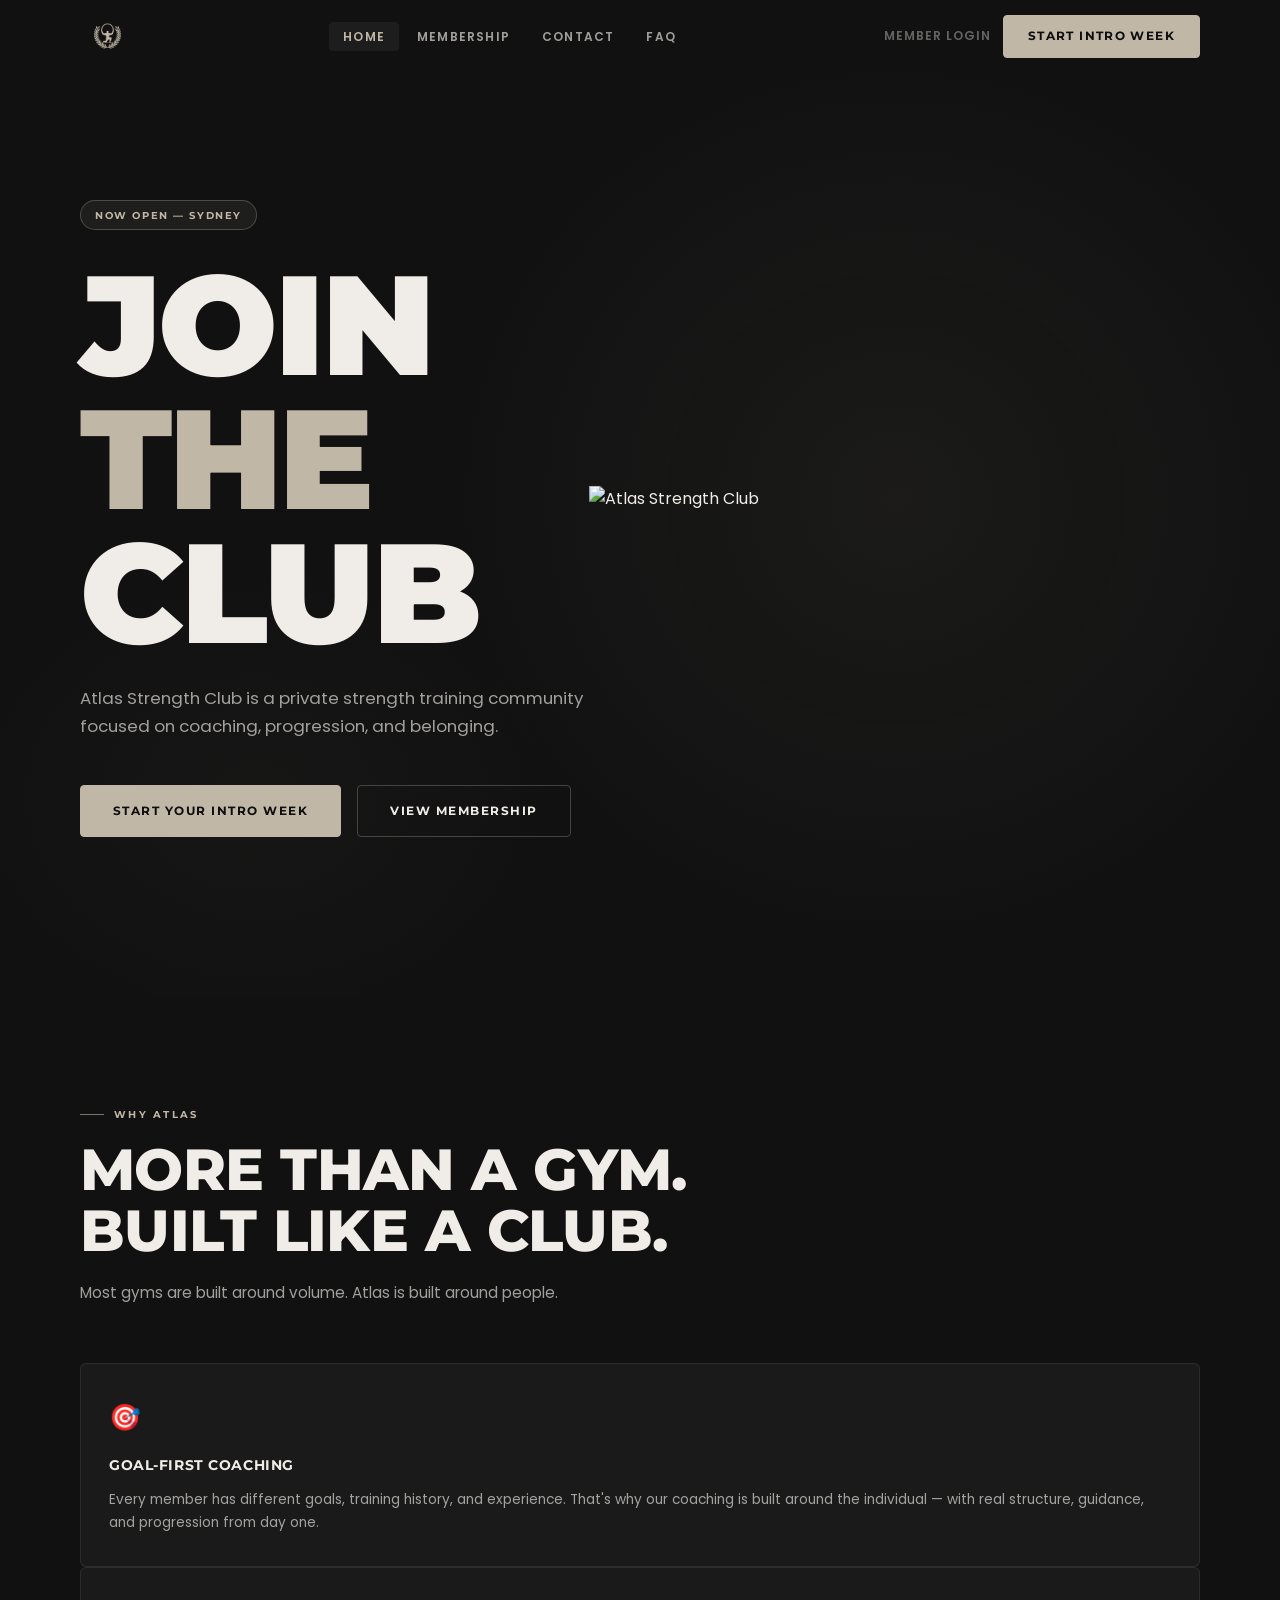
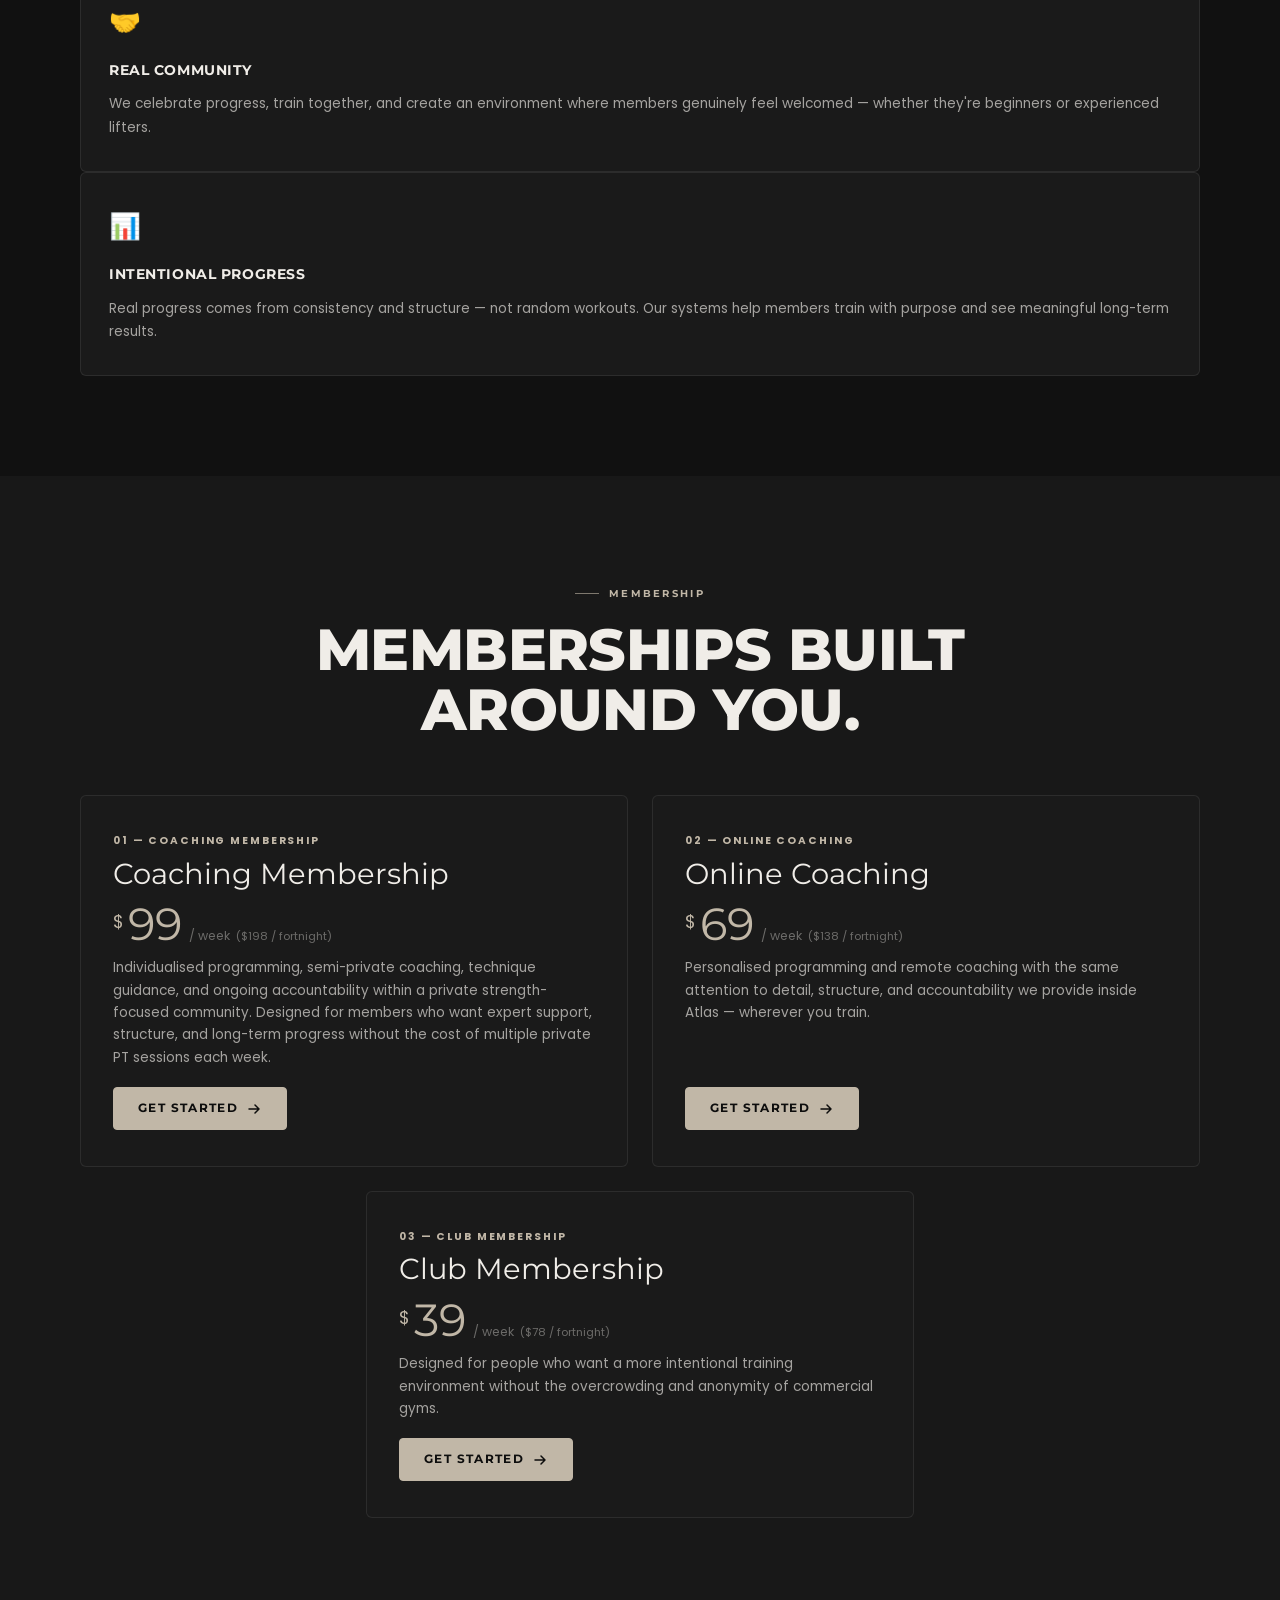
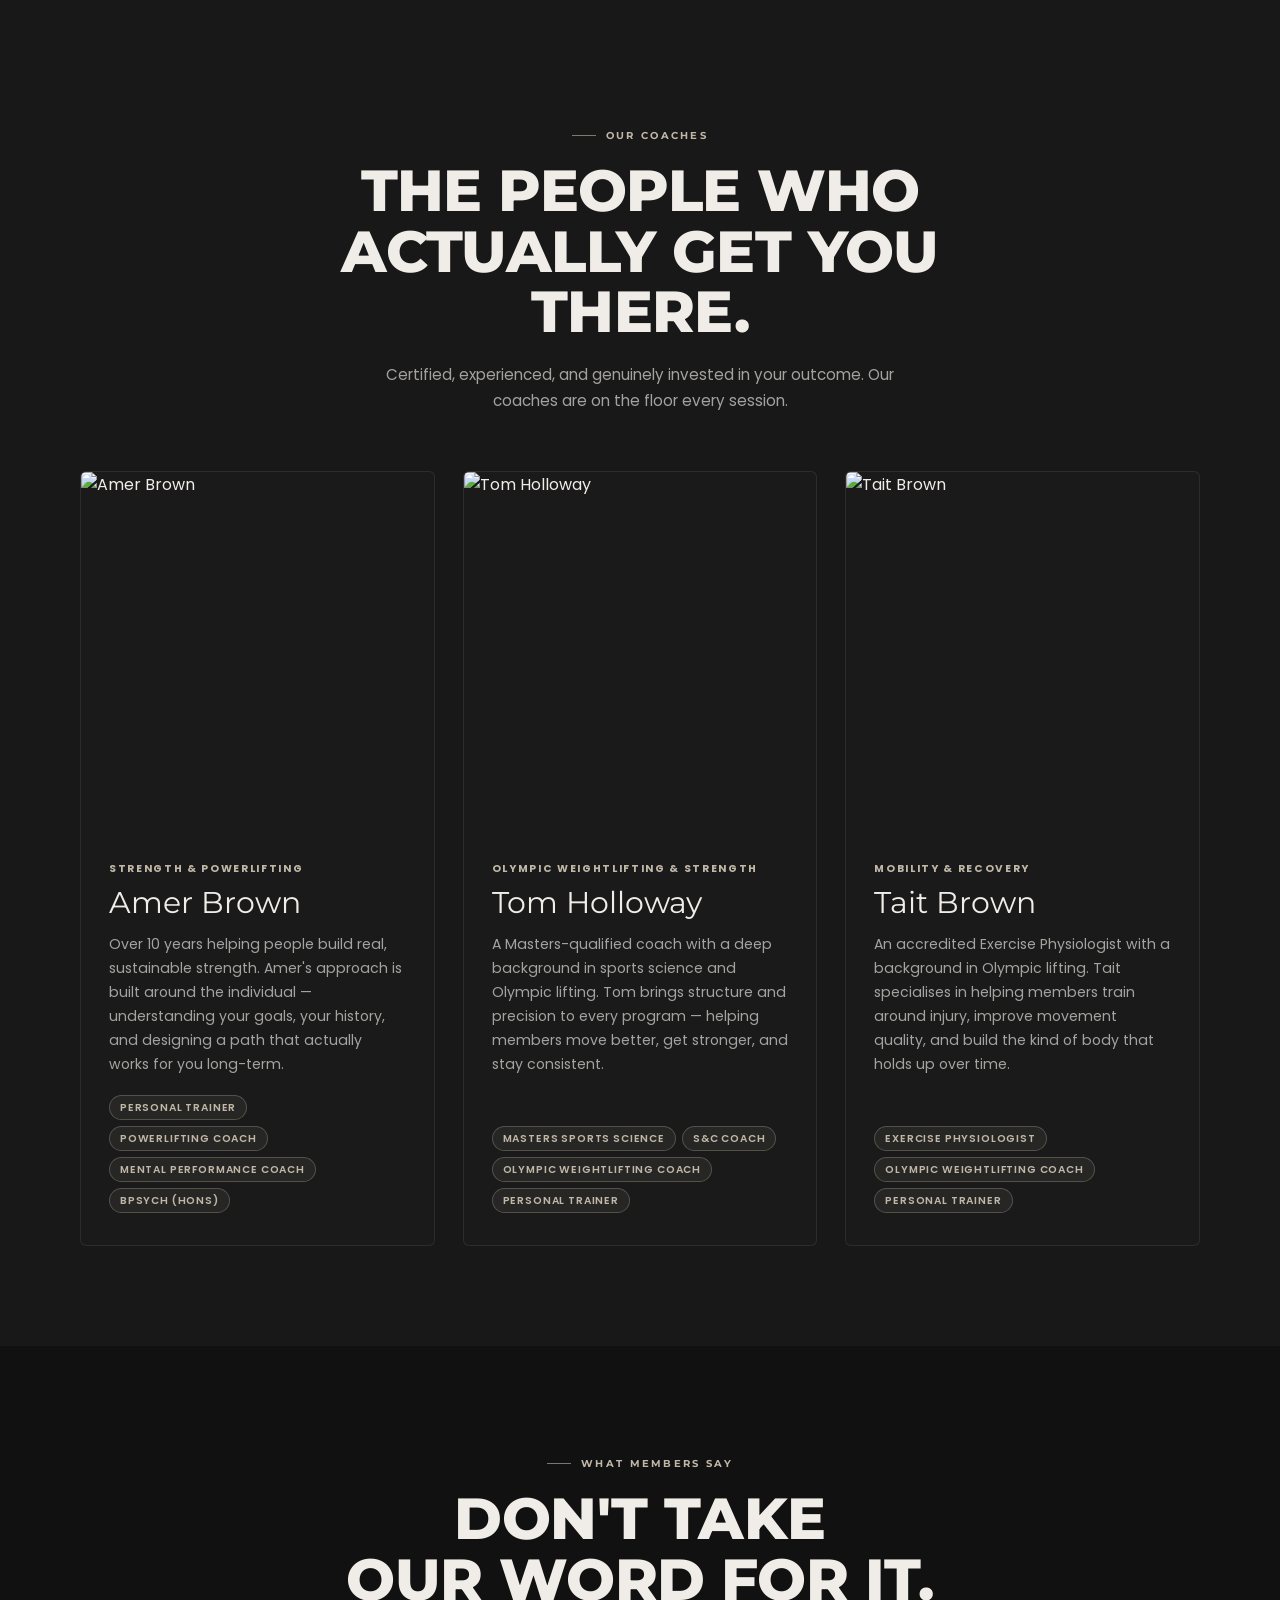
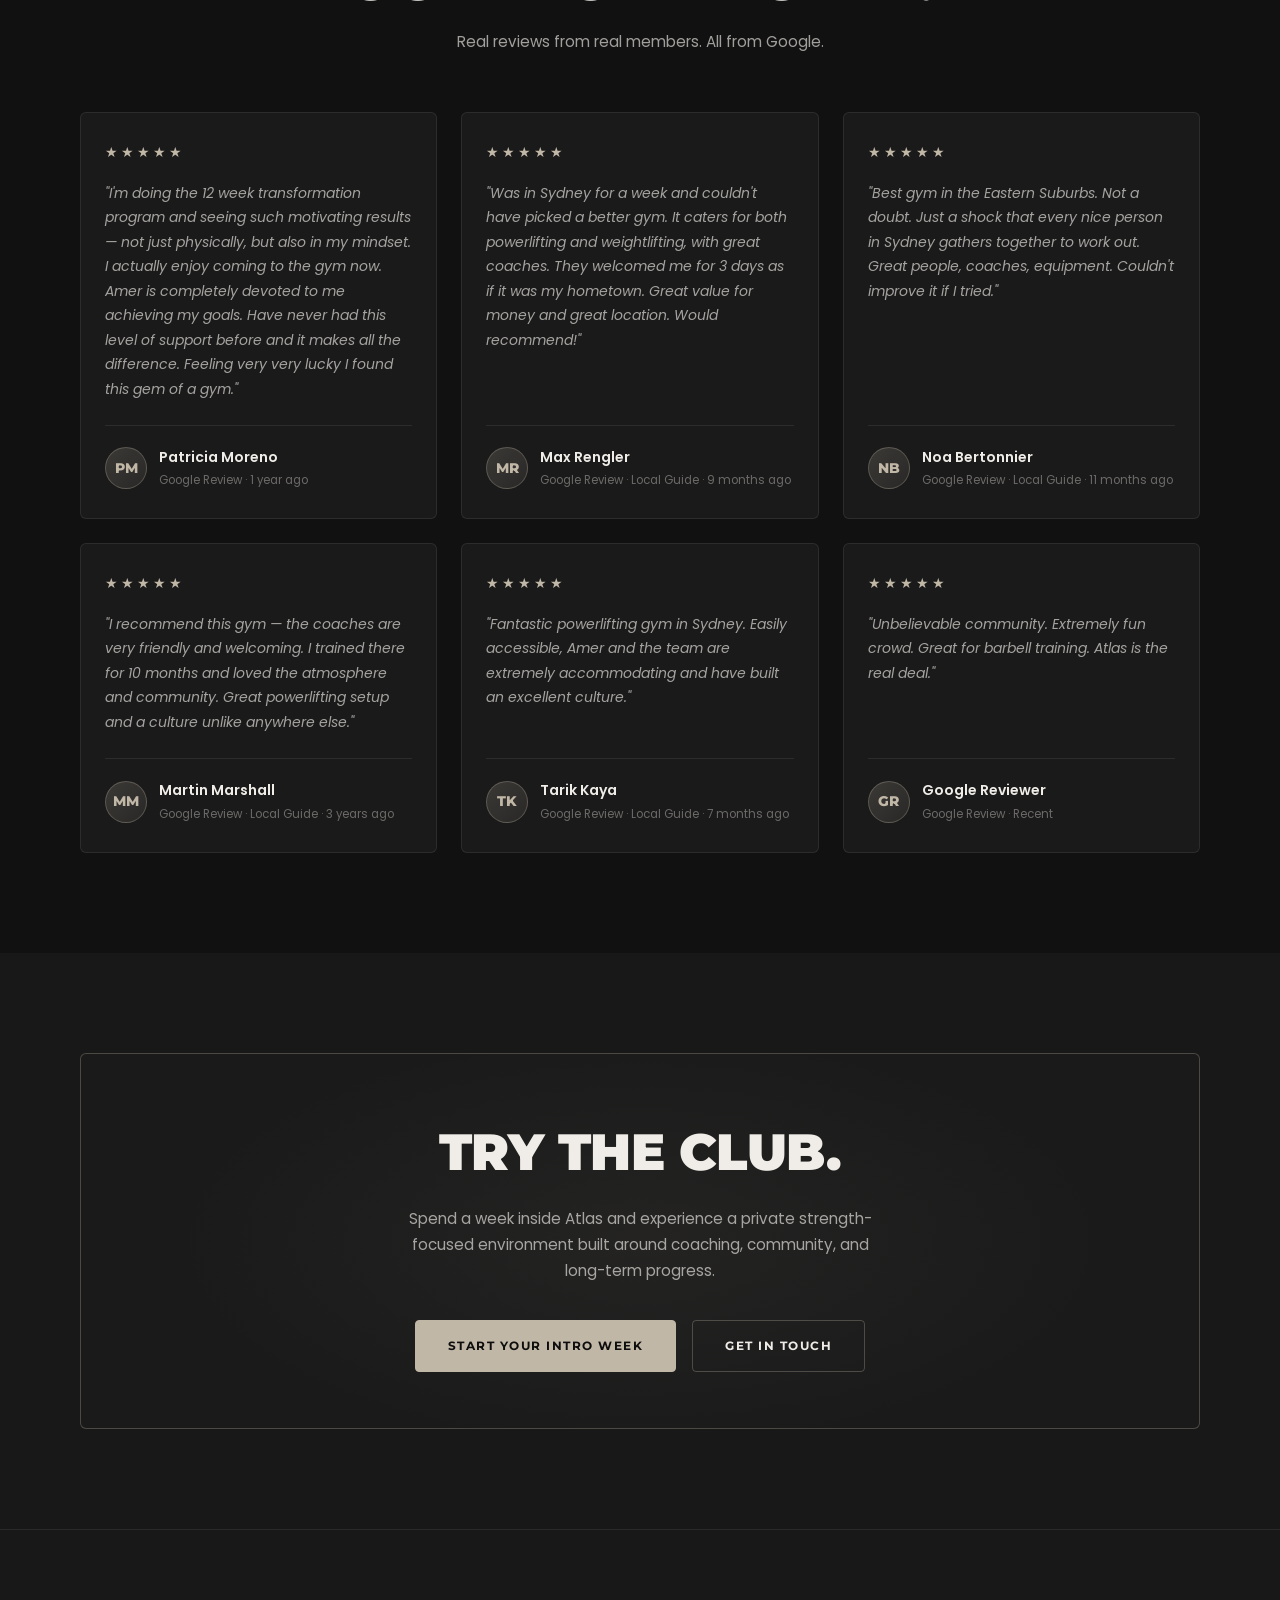
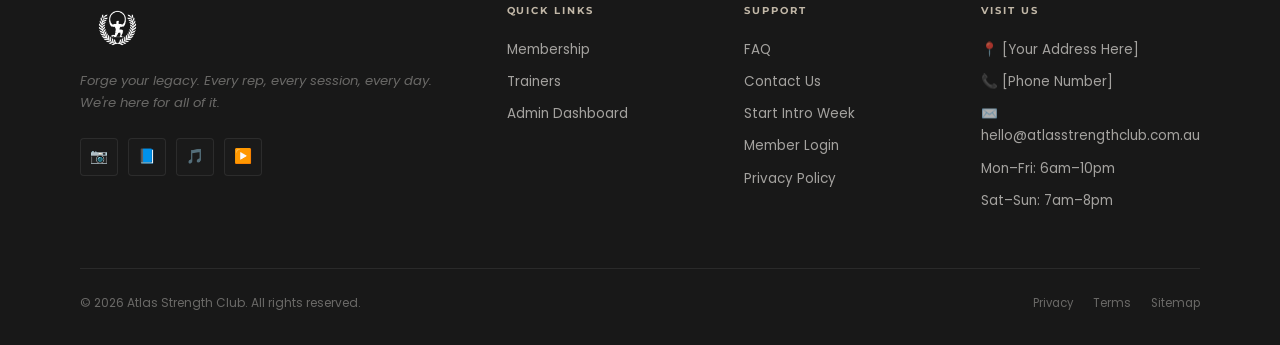
==== commit 0d6c9539: "Add files via upload" ====
--- a/index.html
+++ b/index.html
@@ -62,6 +62,11 @@
       grid-template-columns: repeat(2, 1fr);
       gap: 24px;
       margin-top: 48px;
+    }
+    .mem-option:last-child:nth-child(odd) {
+      grid-column: 1 / -1;
+      max-width: calc(50% - 12px);
+      margin: 0 auto;
     }
     .mem-option {
       background: var(--bg-card);
@@ -272,32 +277,7 @@
         <a href="trial.html" class="btn btn-primary" style="align-self:flex-start;margin-top:8px;">Get Started <svg width="16" height="16" viewBox="0 0 16 16" fill="none"><path d="M3 8h10M9 4l4 4-4 4" stroke="currentColor" stroke-width="1.5" stroke-linecap="round" stroke-linejoin="round"/></svg></a>
       </div>
 
-      
-      <div class="trainer-card reveal" data-delay="2">
-        <div class="trainer-card__photo"><img src="https://file.garden/aeSpG6iUoRzyQ8ca/Tom.png" alt="Tom Holloway" style="width:100%;height:100%;object-fit:cover;border-radius:inherit;"></div>
-        <div class="trainer-card__body">
-          <div class="trainer-card__specialty">HIIT &amp; Fat Loss</div>
-          <div class="trainer-card__name">Tom Holloway</div>
-          <div class="trainer-card__quals">
-            <span class="trainer-card__qual">Masters Sports Science</span>
-            <span class="trainer-card__qual">S&amp;C Coach</span>
-            <span class="trainer-card__qual">Olympic Weightlifting Coach</span>
-            <span class="trainer-card__qual">Personal Trainer</span>
-          </div>
-        </div>
-      </div>
-      <div class="trainer-card reveal" data-delay="3">
-        <div class="trainer-card__photo"><img src="https://file.garden/aeSpG6iUoRzyQ8ca/Tait.png" alt="Tait Brown" style="width:100%;height:100%;object-fit:cover;border-radius:inherit;"></div>
-        <div class="trainer-card__body">
-          <div class="trainer-card__specialty">Mobility &amp; Recovery</div>
-          <div class="trainer-card__name">Tait Brown</div>
-          <div class="trainer-card__quals">
-            <span class="trainer-card__qual">Exercise Physiologist</span>
-            <span class="trainer-card__qual">Olympic Weightlifting Coach</span>
-            <span class="trainer-card__qual">Personal Trainer</span>
-          </div> 
-        </div>
-      </div>
+
     </div>
   </div>
 </section>
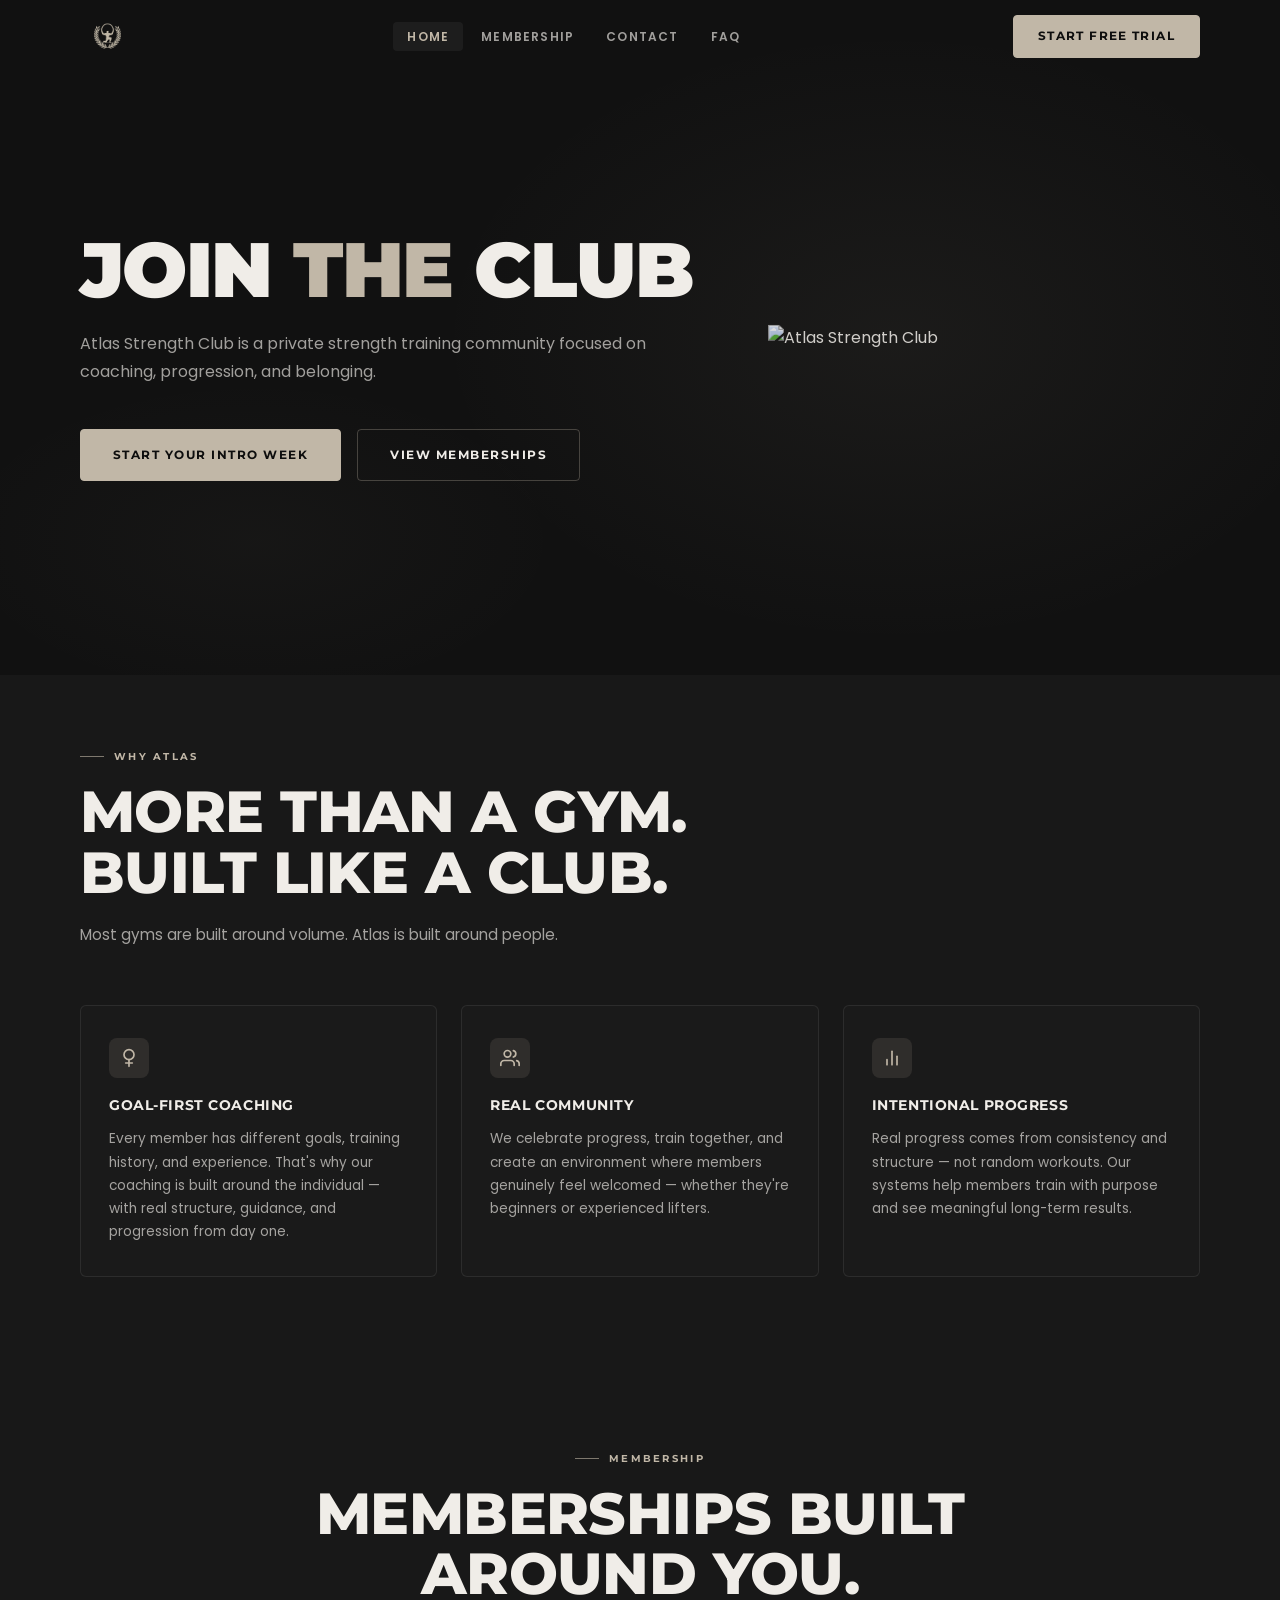
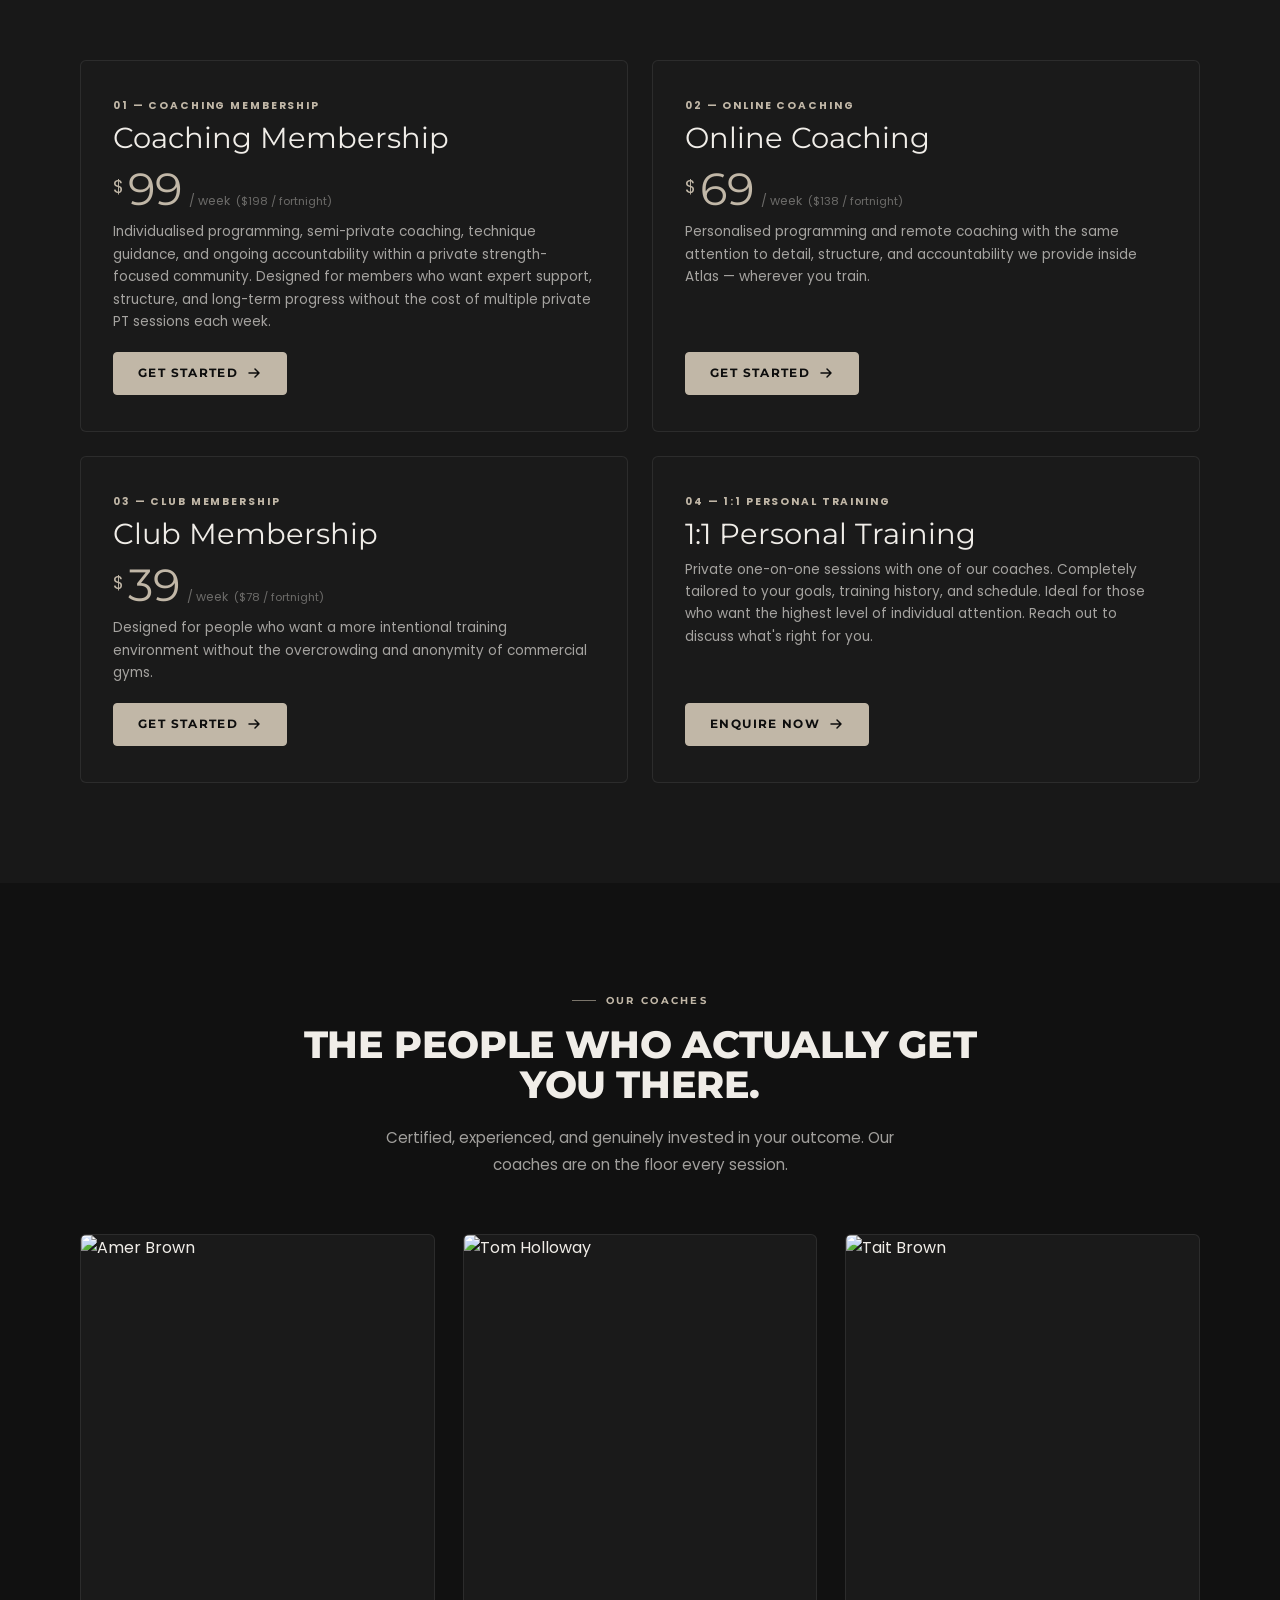
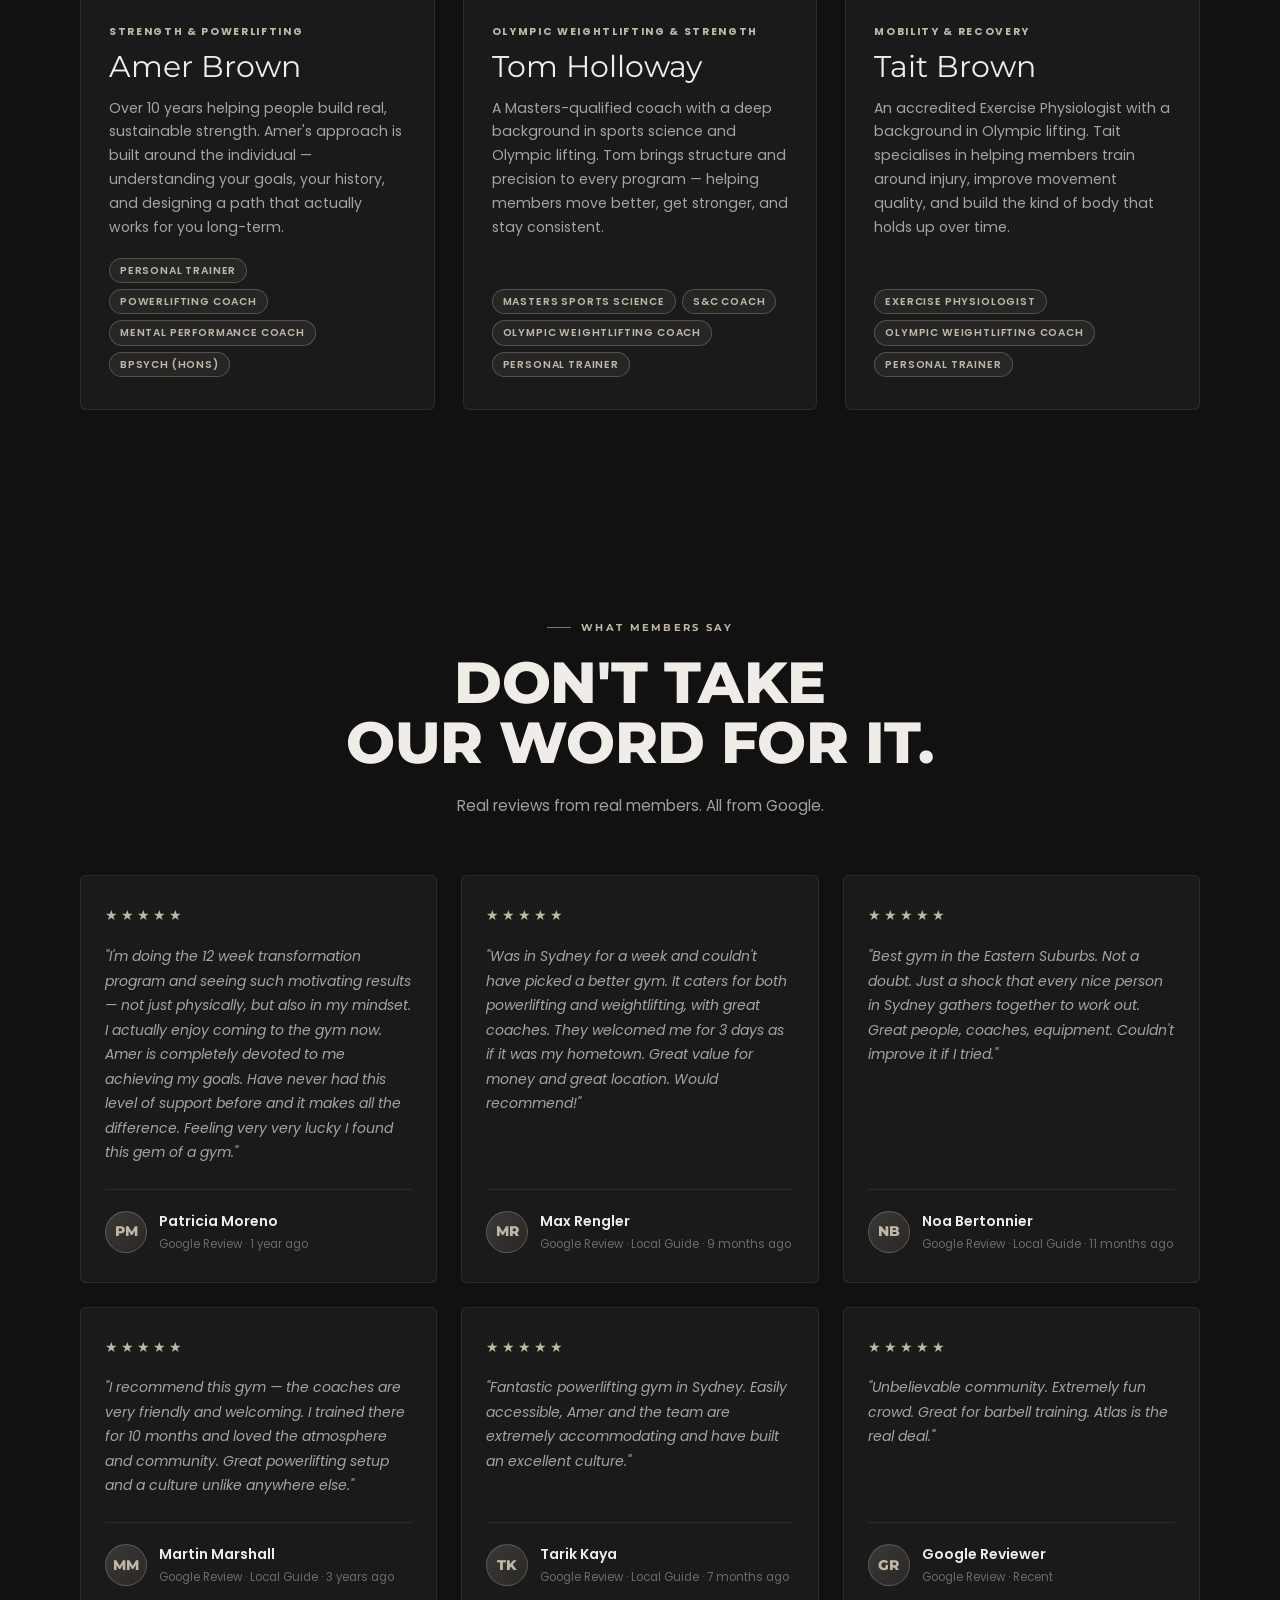
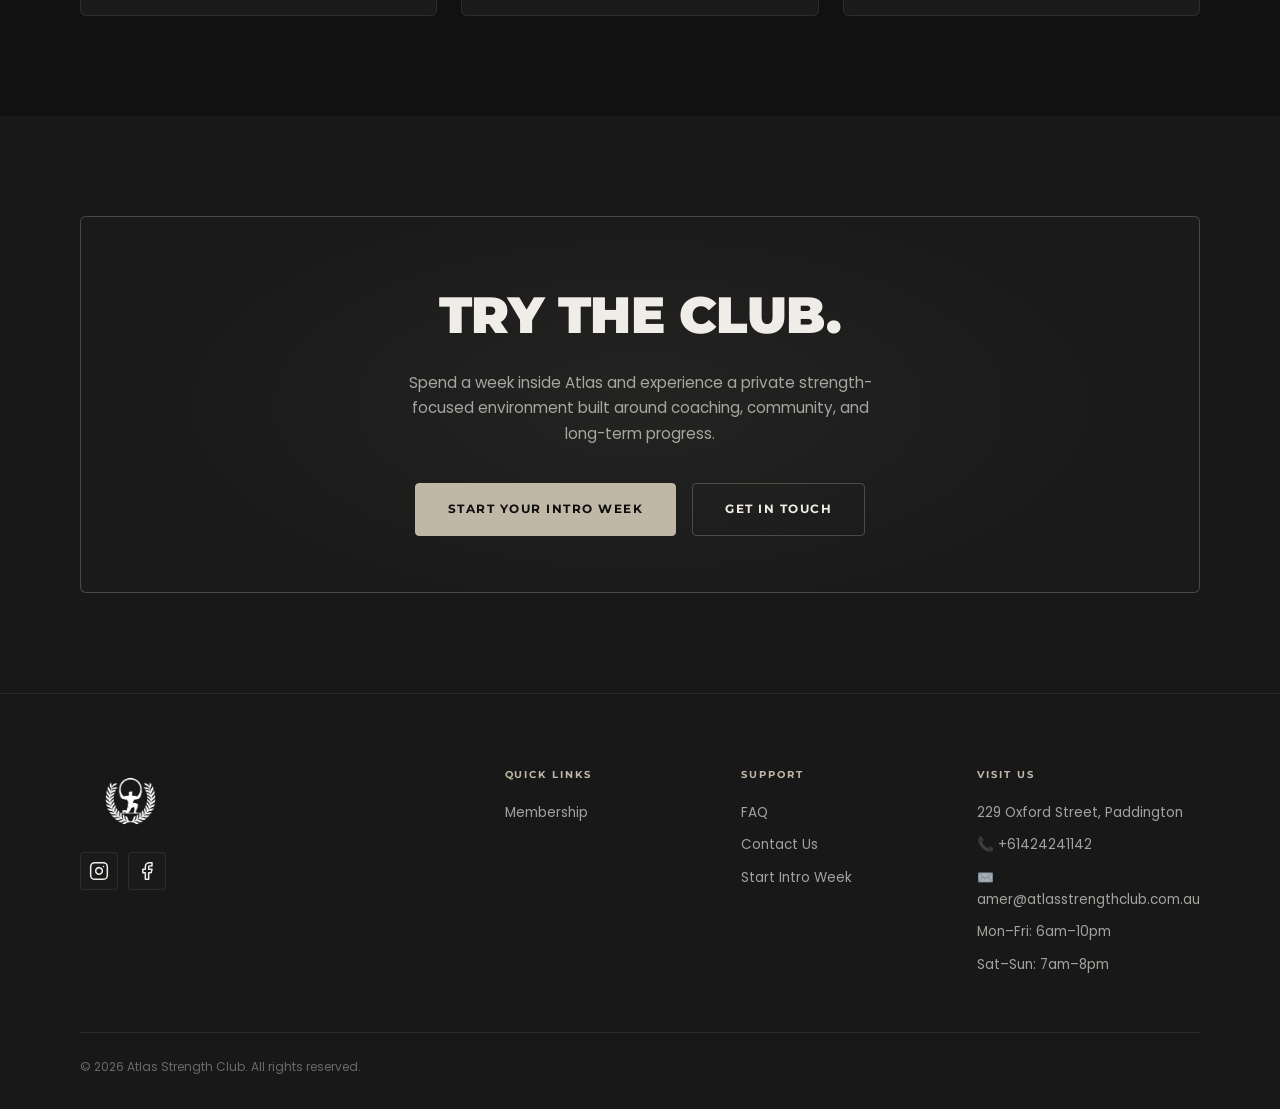
==== commit d903baf0: "Add files via upload" ====
--- a/index.html
+++ b/index.html
@@ -15,7 +15,7 @@
     .hero--full {
       display: flex;
       align-items: center;
-      min-height: 100vh;
+      min-height: 75vh;
       grid-template-columns: none;
       position: relative;
       overflow: hidden;
@@ -28,29 +28,26 @@
       padding-bottom: 80px;
     }
     .hero--full .hero__title {
-      font-size: clamp(4.5rem, 11vw, 9rem);
+      font-size: clamp(3rem, 6vw, 5.5rem);
     }
     .hero--full .hero__tagline {
-      max-width: 560px;
-      font-size: 1.05rem;
-    }
+      max-width: 620px;
+      font-size: 1rem;
+    }
+    .hero--full .hero__media { display: none; }
     .hero__bg-logo {
       position: absolute;
-      right: -4vw;
+      right: -2vw;
       top: 50%;
       transform: translateY(-50%);
-      width: 58vw;
-      max-width: 820px;
-      opacity: 1;
+      width: 42vw;
+      max-width: 580px;
+      opacity: 0.85;
       pointer-events: none;
       z-index: 1;
     }
-    .hero__bg-logo img {
-      width: 100%;
-      height: auto;
-      display: block;
-    }
-    .hero--full .hero__media { display: none; }
+    .hero__bg-logo img { width: 100%; height: auto; display: block; }
+    @media (max-width: 768px) { .hero__bg-logo { display: none; } }
 
     /* Fix hero overlap with fixed nav */
     .hero { padding-top: 80px; }
@@ -62,11 +59,6 @@
       grid-template-columns: repeat(2, 1fr);
       gap: 24px;
       margin-top: 48px;
-    }
-    .mem-option:last-child:nth-child(odd) {
-      grid-column: 1 / -1;
-      max-width: calc(50% - 12px);
-      margin: 0 auto;
     }
     .mem-option {
       background: var(--bg-card);
@@ -124,6 +116,7 @@
       flex: 1;
     }
     @media (max-width: 768px) {
+      .features-grid { grid-template-columns: 1fr !important; }
       .membership-options { grid-template-columns: 1fr; }
       .hero__content { padding-top: 32px; }
       .hero__bg-logo {
@@ -141,7 +134,8 @@
     @media (max-width: 900px) { .section { padding: 100px 0; }
     .section--dark { padding: 100px 0; }
     .section-divider { height: 1px; background: var(--border); margin: 0; }
-    .testimonial-grid { grid-template-columns: 1fr 1fr; } }
+    .testimonial-grid { grid-template-columns: 1fr 1fr; }
+    #coaches-grid { grid-template-columns: 1fr !important; } }
     @media (max-width: 580px) { .section { padding: 100px 0; }
     .section--dark { padding: 100px 0; }
     .section-divider { height: 1px; background: var(--border); margin: 0; }
@@ -161,8 +155,7 @@
       <li><a href="faq.html">FAQ</a></li>
     </ul>
     <div class="nav__actions">
-      <a href="login.html" class="nav__login">Member Login</a>
-      <a href="trial.html" class="btn btn-primary">Start Intro Week</a>
+      <a href="trial.html" class="btn btn-primary">Start Free Trial</a>
     </div>
     <button class="nav__toggle" aria-label="Menu" aria-expanded="false">
       <span></span><span></span><span></span>
@@ -176,8 +169,7 @@
   <a href="membership.html">Membership</a>
   <a href="contact.html">Contact</a>
   <a href="faq.html">FAQ</a>
-  <a href="login.html">Member Login</a>
-  <a href="trial.html" class="btn btn-primary">Start Your Intro Week</a>
+  <a href="trial.html" class="btn btn-primary" style="margin-top:8px;">Start Free Trial</a>
 </div>
 
 <!-- Hero -->
@@ -186,46 +178,39 @@
   <div class="hero__bg-logo"><img src="https://file.garden/aeSpG6iUoRzyQ8ca/LOGO-02.png" alt="Atlas Strength Club"></div>
   <div class="container hero__container">
     <div class="hero__content animate-in">
-      <div class="hero__tag">Now Open — Sydney</div>
-      <h1 class="hero__title">
-        <span class="line">JOIN</span>
-        <span class="line accent">THE</span>
-        <span class="line">CLUB</span>
-      </h1>
-      <p class="hero__tagline">
-        Atlas Strength Club is a private strength training community focused on coaching, progression, and belonging.
-      </p>
+      <h1 class="hero__title">JOIN <span class="accent">THE</span> CLUB</h1>
+      <p class="hero__tagline" data-cms="hero_tagline">Atlas Strength Club is a private strength training community focused on coaching, progression, and belonging.</p>
       <div class="hero__actions">
         <a href="trial.html" class="btn btn-primary btn-lg">Start Your Intro Week</a>
-        <a href="membership.html" class="btn btn-outline btn-lg">View Membership</a>
+        <a href="membership.html" class="btn btn-outline btn-lg">View Memberships</a>
       </div>
     </div>
   </div>
 </section>
 
 <!-- Why Atlas -->
-<section class="section" style="padding:100px 0;">
+<section class="section section--dark" style="padding:64px 0;">
   <div class="container">
     <div class="section-header reveal">
       <span class="section-label">Why Atlas</span>
-      <h2 class="section-title">More than a gym.<br>Built like a club.</h2>
-      <p class="section-subtitle">Most gyms are built around volume. Atlas is built around people.</p>
-    </div>
-    <div class="features-grid">
+      <h2 class="section-title" data-cms="why_title">More than a gym. Built like a club.</h2>
+      <p class="section-subtitle" data-cms="why_subtitle">Most gyms are built around volume. Atlas is built around people.</p>
+    </div>
+    <div class="features-grid" style="display:grid;grid-template-columns:repeat(3,1fr);gap:24px;margin-top:36px;">
       <div class="feature-card reveal" data-delay="1">
-        <div class="feature-card__icon">&#127919;</div>
-        <div class="feature-card__title">Goal-First Coaching</div>
-        <p class="feature-card__text">Every member has different goals, training history, and experience. That's why our coaching is built around the individual — with real structure, guidance, and progression from day one.</p>
+        <div style="width:40px;height:40px;background:rgba(193,183,167,0.12);border-radius:8px;display:flex;align-items:center;justify-content:center;margin-bottom:16px;"><svg width="20" height="20" viewBox="0 0 24 24" fill="none" stroke="#C1B7A7" stroke-width="2" stroke-linecap="round" stroke-linejoin="round"><circle cx="12" cy="8" r="6"/><path d="M12 14v8M8 18h8"/></svg></div>
+        <div class="feature-card__title" data-cms="why_card1_title">Goal-First Coaching</div>
+        <p class="feature-card__text" data-cms="why_card1_text">Every member has different goals, training history, and experience. That's why our coaching is built around the individual — with real structure, guidance, and progression from day one.</p>
       </div>
       <div class="feature-card reveal" data-delay="2">
-        <div class="feature-card__icon">&#129309;</div>
-        <div class="feature-card__title">Real Community</div>
-        <p class="feature-card__text">We celebrate progress, train together, and create an environment where members genuinely feel welcomed — whether they're beginners or experienced lifters.</p>
+        <div style="width:40px;height:40px;background:rgba(193,183,167,0.12);border-radius:8px;display:flex;align-items:center;justify-content:center;margin-bottom:16px;"><svg width="20" height="20" viewBox="0 0 24 24" fill="none" stroke="#C1B7A7" stroke-width="2" stroke-linecap="round" stroke-linejoin="round"><path d="M17 21v-2a4 4 0 0 0-4-4H5a4 4 0 0 0-4 4v2"/><circle cx="9" cy="7" r="4"/><path d="M23 21v-2a4 4 0 0 0-3-3.87M16 3.13a4 4 0 0 1 0 7.75"/></svg></div>
+        <div class="feature-card__title" data-cms="why_card2_title">Real Community</div>
+        <p class="feature-card__text" data-cms="why_card2_text">We celebrate progress, train together, and create an environment where members genuinely feel welcomed — whether they're beginners or experienced lifters.</p>
       </div>
       <div class="feature-card reveal" data-delay="3">
-        <div class="feature-card__icon">&#128202;</div>
-        <div class="feature-card__title">Intentional Progress</div>
-        <p class="feature-card__text">Real progress comes from consistency and structure — not random workouts. Our systems help members train with purpose and see meaningful long-term results.</p>
+        <div style="width:40px;height:40px;background:rgba(193,183,167,0.12);border-radius:8px;display:flex;align-items:center;justify-content:center;margin-bottom:16px;"><svg width="20" height="20" viewBox="0 0 24 24" fill="none" stroke="#C1B7A7" stroke-width="2" stroke-linecap="round" stroke-linejoin="round"><line x1="18" y1="20" x2="18" y2="10"/><line x1="12" y1="20" x2="12" y2="4"/><line x1="6" y1="20" x2="6" y2="14"/></svg></div>
+        <div class="feature-card__title" data-cms="why_card3_title">Intentional Progress</div>
+        <p class="feature-card__text" data-cms="why_card3_text">Real progress comes from consistency and structure — not random workouts. Our systems help members train with purpose and see meaningful long-term results.</p>
       </div>
     </div>
   </div>
@@ -246,10 +231,10 @@
         <div class="mem-option__title">Coaching Membership</div>
         <div class="mem-option__price">
           <span class="mem-option__price-sup">$</span>
-          <span class="mem-option__price-num">99</span>
+          <span class="mem-option__price-num" data-cms="mem1_price">99</span>
           <span class="mem-option__period">&nbsp;/ week &nbsp;<span style="font-size:0.7rem;color:var(--text-muted);">($198 / fortnight)</span></span>
         </div>
-        <p class="mem-option__desc">Individualised programming, semi-private coaching, technique guidance, and ongoing accountability within a private strength-focused community. Designed for members who want expert support, structure, and long-term progress without the cost of multiple private PT sessions each week.</p>
+        <p class="mem-option__desc" data-cms="mem1_desc">Individualised programming, semi-private coaching, technique guidance, and ongoing accountability within a private strength-focused community. Designed for members who want expert support, structure, and long-term progress without the cost of multiple private PT sessions each week.</p>
         <a href="trial.html" class="btn btn-primary" style="align-self:flex-start;margin-top:8px;">Get Started <svg width="16" height="16" viewBox="0 0 16 16" fill="none"><path d="M3 8h10M9 4l4 4-4 4" stroke="currentColor" stroke-width="1.5" stroke-linecap="round" stroke-linejoin="round"/></svg></a>
       </div>
 
@@ -258,10 +243,10 @@
         <div class="mem-option__title">Online Coaching</div>
         <div class="mem-option__price">
           <span class="mem-option__price-sup">$</span>
-          <span class="mem-option__price-num">69</span>
+          <span class="mem-option__price-num" data-cms="mem2_price">69</span>
           <span class="mem-option__period">&nbsp;/ week &nbsp;<span style="font-size:0.7rem;color:var(--text-muted);">($138 / fortnight)</span></span>
         </div>
-        <p class="mem-option__desc">Personalised programming and remote coaching with the same attention to detail, structure, and accountability we provide inside Atlas — wherever you train.</p>
+        <p class="mem-option__desc" data-cms="mem2_desc">Personalised programming and remote coaching with the same attention to detail, structure, and accountability we provide inside Atlas — wherever you train.</p>
         <a href="trial.html" class="btn btn-primary" style="align-self:flex-start;margin-top:8px;">Get Started <svg width="16" height="16" viewBox="0 0 16 16" fill="none"><path d="M3 8h10M9 4l4 4-4 4" stroke="currentColor" stroke-width="1.5" stroke-linecap="round" stroke-linejoin="round"/></svg></a>
       </div>
 
@@ -270,27 +255,33 @@
         <div class="mem-option__title">Club Membership</div>
         <div class="mem-option__price">
           <span class="mem-option__price-sup">$</span>
-          <span class="mem-option__price-num">39</span>
+          <span class="mem-option__price-num" data-cms="mem3_price">39</span>
           <span class="mem-option__period">&nbsp;/ week &nbsp;<span style="font-size:0.7rem;color:var(--text-muted);">($78 / fortnight)</span></span>
         </div>
-        <p class="mem-option__desc">Designed for people who want a more intentional training environment without the overcrowding and anonymity of commercial gyms.</p>
+        <p class="mem-option__desc" data-cms="mem3_desc">Designed for people who want a more intentional training environment without the overcrowding and anonymity of commercial gyms.</p>
         <a href="trial.html" class="btn btn-primary" style="align-self:flex-start;margin-top:8px;">Get Started <svg width="16" height="16" viewBox="0 0 16 16" fill="none"><path d="M3 8h10M9 4l4 4-4 4" stroke="currentColor" stroke-width="1.5" stroke-linecap="round" stroke-linejoin="round"/></svg></a>
       </div>
 
+      <div class="mem-option reveal" data-delay="4">
+        <div class="mem-option__label">04 — 1:1 Personal Training</div>
+        <div class="mem-option__title">1:1 Personal Training</div>
+        <p class="mem-option__desc">Private one-on-one sessions with one of our coaches. Completely tailored to your goals, training history, and schedule. Ideal for those who want the highest level of individual attention. Reach out to discuss what's right for you.</p>
+        <a href="contact.html" class="btn btn-primary" style="align-self:flex-start;margin-top:8px;">Enquire Now <svg width="16" height="16" viewBox="0 0 16 16" fill="none"><path d="M3 8h10M9 4l4 4-4 4" stroke="currentColor" stroke-width="1.5" stroke-linecap="round" stroke-linejoin="round"/></svg></a>
+      </div>
 
     </div>
   </div>
 </section>
 
 <!-- Coaches -->
-<section class="section section--dark">
+<section class="section">
   <div class="container">
     <div class="section-header section-header--center reveal">
       <span class="section-label">Our Coaches</span>
-      <h2 class="section-title">The people who<br>actually get you there.</h2>
+      <h2 class="section-title" style="font-size:clamp(1.6rem,3.2vw,2.4rem);">The people who actually get you there.</h2>
       <p class="section-subtitle">Certified, experienced, and genuinely invested in your outcome. Our coaches are on the floor every session.</p>
     </div>
-    <div style="display:grid;grid-template-columns:repeat(3,1fr);gap:28px;margin-top:56px;">
+    <div id="coaches-grid" style="display:grid;grid-template-columns:repeat(3,1fr);gap:28px;margin-top:56px;">
 
       <!-- Amer -->
       <div class="reveal" data-delay="1" style="background:var(--bg-card);border:1px solid var(--border);border-radius:var(--radius);overflow:hidden;display:flex;flex-direction:column;">
@@ -298,9 +289,9 @@
           <img src="https://file.garden/aeSpG6iUoRzyQ8ca/Amer.png" alt="Amer Brown" style="width:100%;height:100%;object-fit:cover;object-position:center top;display:block;">
         </div>
         <div style="padding:28px 28px 32px;display:flex;flex-direction:column;gap:10px;flex:1;">
-          <div style="font-size:0.65rem;font-weight:700;letter-spacing:0.16em;text-transform:uppercase;color:var(--accent);">Strength &amp; Powerlifting</div>
-          <div style="font-family:var(--font-display);font-size:1.9rem;line-height:1.05;color:var(--text-primary);">Amer Brown</div>
-          <p style="font-size:0.88rem;color:var(--text-secondary);line-height:1.7;margin:4px 0 8px;">Over 10 years helping people build real, sustainable strength. Amer's approach is built around the individual — understanding your goals, your history, and designing a path that actually works for you long-term.</p>
+          <div style="font-size:0.65rem;font-weight:700;letter-spacing:0.16em;text-transform:uppercase;color:var(--accent);" data-cms="coach_amer_specialty">Strength &amp; Powerlifting</div>
+          <div style="font-family:var(--font-display);font-size:1.9rem;line-height:1.05;color:var(--text-primary);" data-cms="coach_amer_name">Amer Brown</div>
+          <p data-cms="coach_amer_bio" style="font-size:0.88rem;color:var(--text-secondary);line-height:1.7;margin:4px 0 8px;">Over 10 years helping people build real, sustainable strength. Amer's approach is built around the individual — understanding your goals, your history, and designing a path that actually works for you long-term.</p>
           <div style="display:flex;flex-wrap:wrap;gap:6px;margin-top:auto;">
             <span class="trainer-card__qual">Personal Trainer</span>
             <span class="trainer-card__qual">Powerlifting Coach</span>
@@ -316,9 +307,9 @@
           <img src="https://file.garden/aeSpG6iUoRzyQ8ca/Tom.png" alt="Tom Holloway" style="width:100%;height:100%;object-fit:cover;object-position:center top;display:block;">
         </div>
         <div style="padding:28px 28px 32px;display:flex;flex-direction:column;gap:10px;flex:1;">
-          <div style="font-size:0.65rem;font-weight:700;letter-spacing:0.16em;text-transform:uppercase;color:var(--accent);">Olympic Weightlifting &amp; Strength</div>
-          <div style="font-family:var(--font-display);font-size:1.9rem;line-height:1.05;color:var(--text-primary);">Tom Holloway</div>
-          <p style="font-size:0.88rem;color:var(--text-secondary);line-height:1.7;margin:4px 0 8px;">A Masters-qualified coach with a deep background in sports science and Olympic lifting. Tom brings structure and precision to every program — helping members move better, get stronger, and stay consistent.</p>
+          <div style="font-size:0.65rem;font-weight:700;letter-spacing:0.16em;text-transform:uppercase;color:var(--accent);" data-cms="coach_tom_specialty">Olympic Weightlifting &amp; Strength</div>
+          <div style="font-family:var(--font-display);font-size:1.9rem;line-height:1.05;color:var(--text-primary);" data-cms="coach_tom_name">Tom Holloway</div>
+          <p data-cms="coach_tom_bio" style="font-size:0.88rem;color:var(--text-secondary);line-height:1.7;margin:4px 0 8px;">A Masters-qualified coach with a deep background in sports science and Olympic lifting. Tom brings structure and precision to every program — helping members move better, get stronger, and stay consistent.</p>
           <div style="display:flex;flex-wrap:wrap;gap:6px;margin-top:auto;">
             <span class="trainer-card__qual">Masters Sports Science</span>
             <span class="trainer-card__qual">S&amp;C Coach</span>
@@ -334,9 +325,9 @@
           <img src="https://file.garden/aeSpG6iUoRzyQ8ca/Tait.png" alt="Tait Brown" style="width:100%;height:100%;object-fit:cover;object-position:center top;display:block;">
         </div>
         <div style="padding:28px 28px 32px;display:flex;flex-direction:column;gap:10px;flex:1;">
-          <div style="font-size:0.65rem;font-weight:700;letter-spacing:0.16em;text-transform:uppercase;color:var(--accent);">Mobility &amp; Recovery</div>
-          <div style="font-family:var(--font-display);font-size:1.9rem;line-height:1.05;color:var(--text-primary);">Tait Brown</div>
-          <p style="font-size:0.88rem;color:var(--text-secondary);line-height:1.7;margin:4px 0 8px;">An accredited Exercise Physiologist with a background in Olympic lifting. Tait specialises in helping members train around injury, improve movement quality, and build the kind of body that holds up over time.</p>
+          <div style="font-size:0.65rem;font-weight:700;letter-spacing:0.16em;text-transform:uppercase;color:var(--accent);" data-cms="coach_tait_specialty">Mobility &amp; Recovery</div>
+          <div style="font-family:var(--font-display);font-size:1.9rem;line-height:1.05;color:var(--text-primary);" data-cms="coach_tait_name">Tait Brown</div>
+          <p data-cms="coach_tait_bio" style="font-size:0.88rem;color:var(--text-secondary);line-height:1.7;margin:4px 0 8px;">An accredited Exercise Physiologist with a background in Olympic lifting. Tait specialises in helping members train around injury, improve movement quality, and build the kind of body that holds up over time.</p>
           <div style="display:flex;flex-wrap:wrap;gap:6px;margin-top:auto;">
             <span class="trainer-card__qual">Exercise Physiologist</span>
             <span class="trainer-card__qual">Olympic Weightlifting Coach</span>
@@ -440,8 +431,8 @@
 <section class="section section--dark">
   <div class="container">
     <div class="cta-banner reveal">
-      <h2>Try the club.</h2>
-      <p>Spend a week inside Atlas and experience a private strength-focused environment built around coaching, community, and long-term progress.</p>
+      <h2 data-cms="cta_title">Try the club.</h2>
+      <p data-cms="cta_text">Spend a week inside Atlas and experience a private strength-focused environment built around coaching, community, and long-term progress.</p>
       <div class="cta-banner__actions">
         <a href="trial.html" class="btn btn-primary btn-lg">Start Your Intro Week</a>
         <a href="contact.html" class="btn btn-outline btn-lg">Get in Touch</a>
@@ -455,22 +446,18 @@
   <div class="container">
     <div class="footer__grid">
       <div class="footer__brand">
-        <div class="footer__logo"><img src="[data-uri]" alt="Atlas Strength Club" style="height:52px;width:auto;"></div>
-        <p class="footer__tagline">Forge your legacy. Every rep, every session, every day. We're here for all of it.</p>
+        <a href="index.html"><div class="footer__logo"><img style="height:70px;width:auto;" src="[data-uri]" alt="Atlas Strength Club" style="height:70px;width:auto;"></div></a>
+        
         <div class="footer__socials">
-          <a href="#" class="footer__social" aria-label="Instagram">&#128247;</a>
-          <a href="#" class="footer__social" aria-label="Facebook">&#128216;</a>
-          <a href="#" class="footer__social" aria-label="TikTok">&#127925;</a>
-          <a href="#" class="footer__social" aria-label="YouTube">&#9654;&#65039;</a>
+          <a href="https://www.instagram.com/atlas_strength_club/" target="_blank" class="footer__social" aria-label="Instagram"><svg width="20" height="20" viewBox="0 0 24 24" fill="none" stroke="currentColor" stroke-width="1.8" stroke-linecap="round" stroke-linejoin="round"><rect x="2" y="2" width="20" height="20" rx="5" ry="5"/><path d="M16 11.37A4 4 0 1 1 12.63 8 4 4 0 0 1 16 11.37z"/><line x1="17.5" y1="6.5" x2="17.51" y2="6.5"/></svg></a>
+          <a href="https://www.facebook.com/adonisathleticspaddington" target="_blank" class="footer__social" aria-label="Facebook"><svg width="20" height="20" viewBox="0 0 24 24" fill="none" stroke="currentColor" stroke-width="1.8" stroke-linecap="round" stroke-linejoin="round"><path d="M18 2h-3a5 5 0 0 0-5 5v3H7v4h3v8h4v-8h3l1-4h-4V7a1 1 0 0 1 1-1h3z"/></svg></a>
         </div>
       </div>
       <div>
         <div class="footer__col-title">Quick Links</div>
         <ul class="footer__links">
           <li><a href="membership.html">Membership</a></li>
-          <li><a href="trainers.html">Trainers</a></li>
-          
-          <li><a href="admindashboard.html">Admin Dashboard</a></li>
+
         </ul>
       </div>
       <div>
@@ -479,32 +466,26 @@
           <li><a href="faq.html">FAQ</a></li>
           <li><a href="contact.html">Contact Us</a></li>
           <li><a href="trial.html">Start Intro Week</a></li>
-          <li><a href="login.html">Member Login</a></li>
-          <li><a href="#">Privacy Policy</a></li>
         </ul>
       </div>
       <div>
         <div class="footer__col-title">Visit Us</div>
         <ul class="footer__links">
-          <li><a href="contact.html">&#128205; [Your Address Here]</a></li>
-          <li><a href="tel:+00000000000">&#128222; [Phone Number]</a></li>
-          <li><a href="mailto:hello@atlasstrengthclub.com.au">&#9993;&#65039; hello@atlasstrengthclub.com.au</a></li>
-          <li>Mon–Fri: 6am–10pm</li>
-          <li>Sat–Sun: 7am–8pm</li>
+          <li>229 Oxford Street, Paddington</li>
+          <li><a href="tel:+61424241142">&#128222; <span data-cms="contact_phone">+61424241142</span></a></li>
+          <li><a href="mailto:amer@atlasstrengthclub.com.au">&#9993;&#65039; amer@atlasstrengthclub.com.au</a></li>
+          <li><span data-cms="contact_hours_weekday">Mon–Fri: 6am–10pm</span></li>
+          <li><span data-cms="contact_hours_weekend">Sat–Sun: 7am–8pm</span></li>
         </ul>
       </div>
     </div>
     <div class="footer__bottom">
       <div class="footer__copy">&#169; 2026 Atlas Strength Club. All rights reserved.</div>
-      <div class="footer__bottom-links">
-        <a href="#">Privacy</a>
-        <a href="#">Terms</a>
-        <a href="#">Sitemap</a>
-      </div>
     </div>
   </div>
 </footer>
 
+<script src="js/content.js"></script>
 <script src="js/main.js"></script>
 <script src="js/logos.js"></script>
 </body>
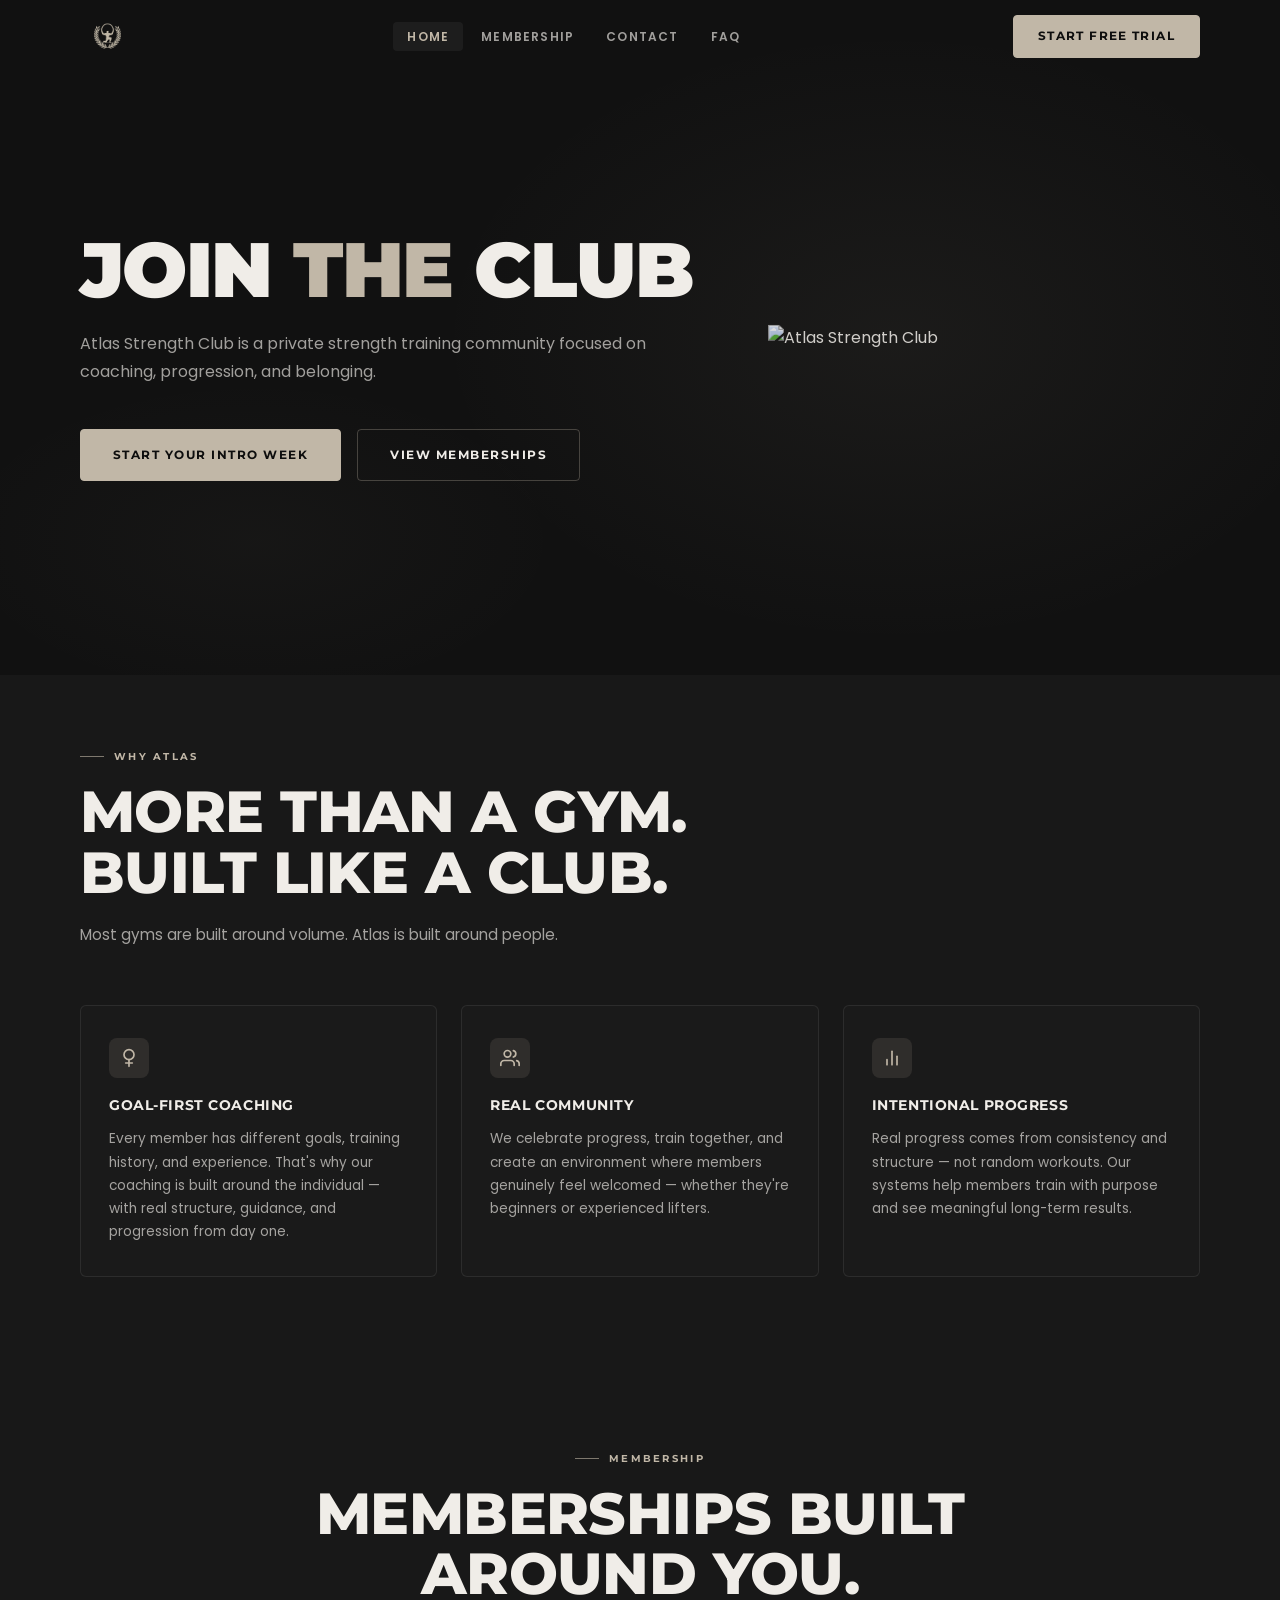
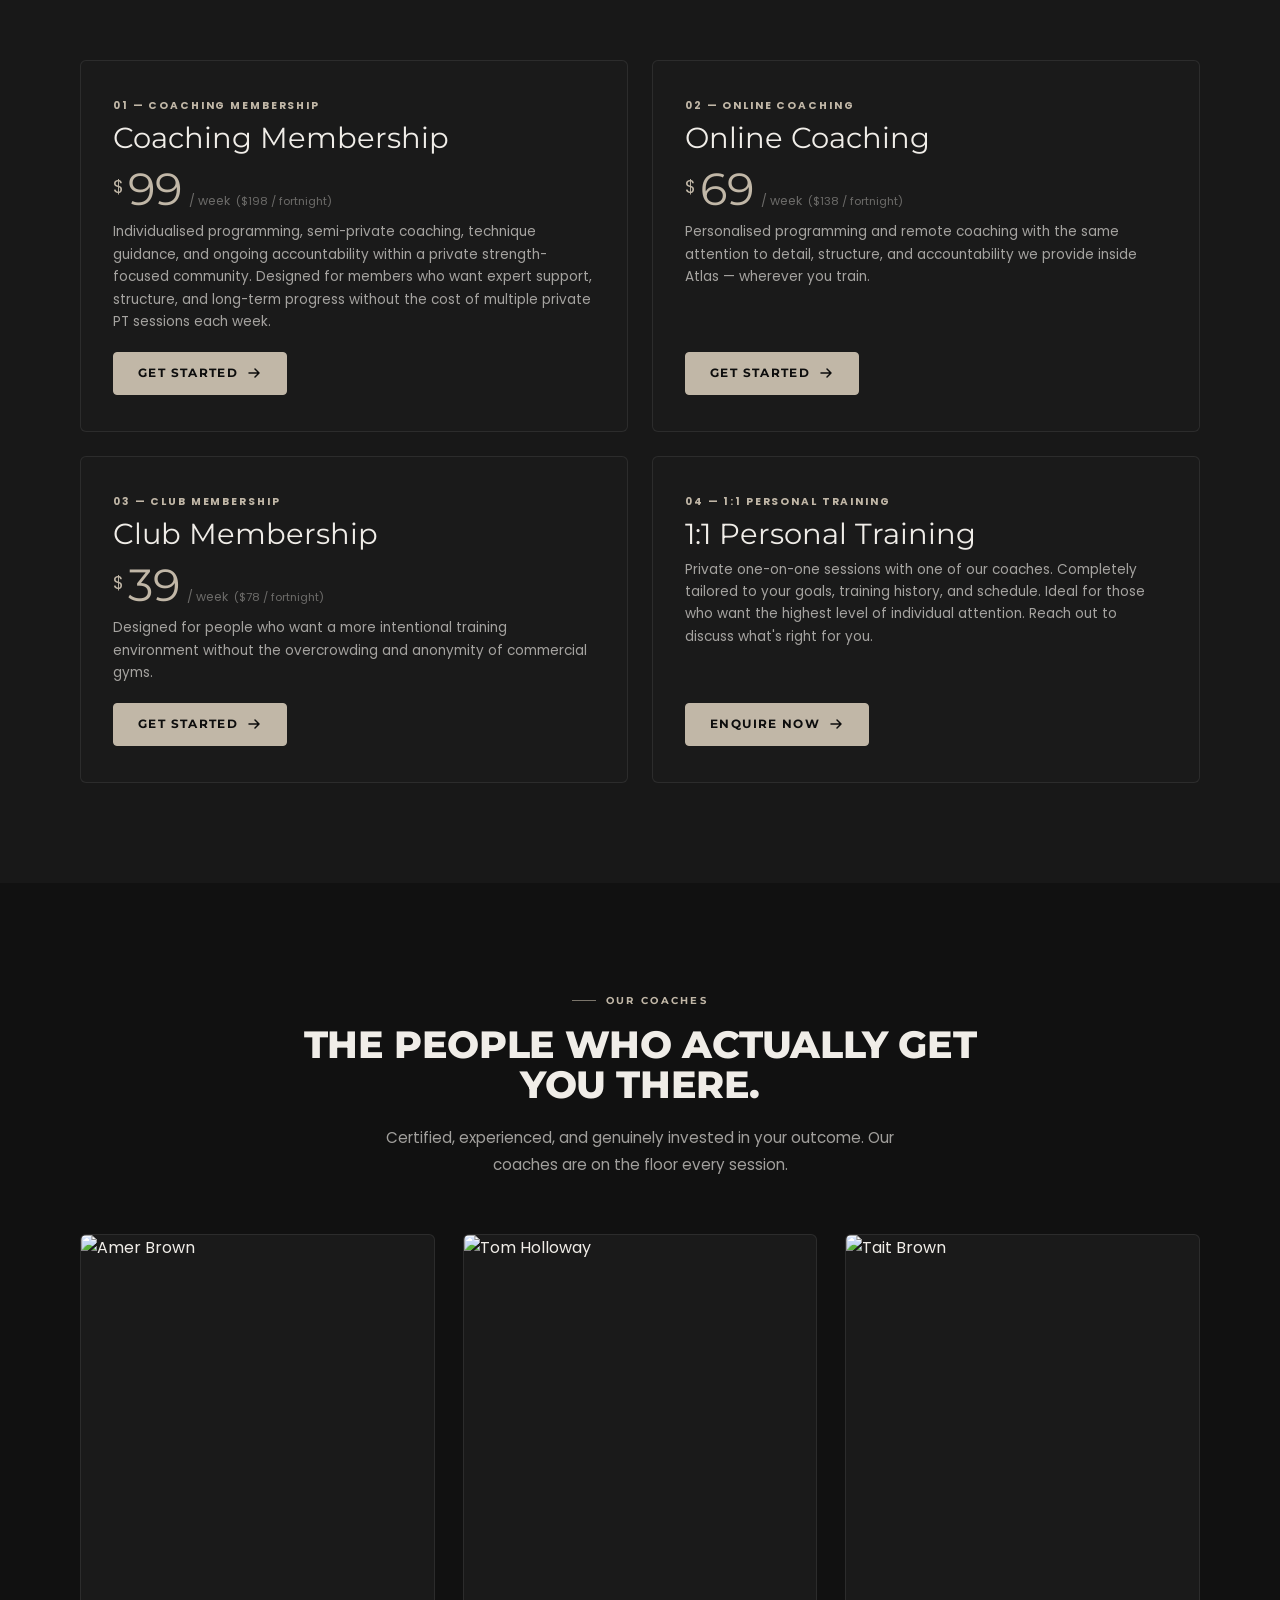
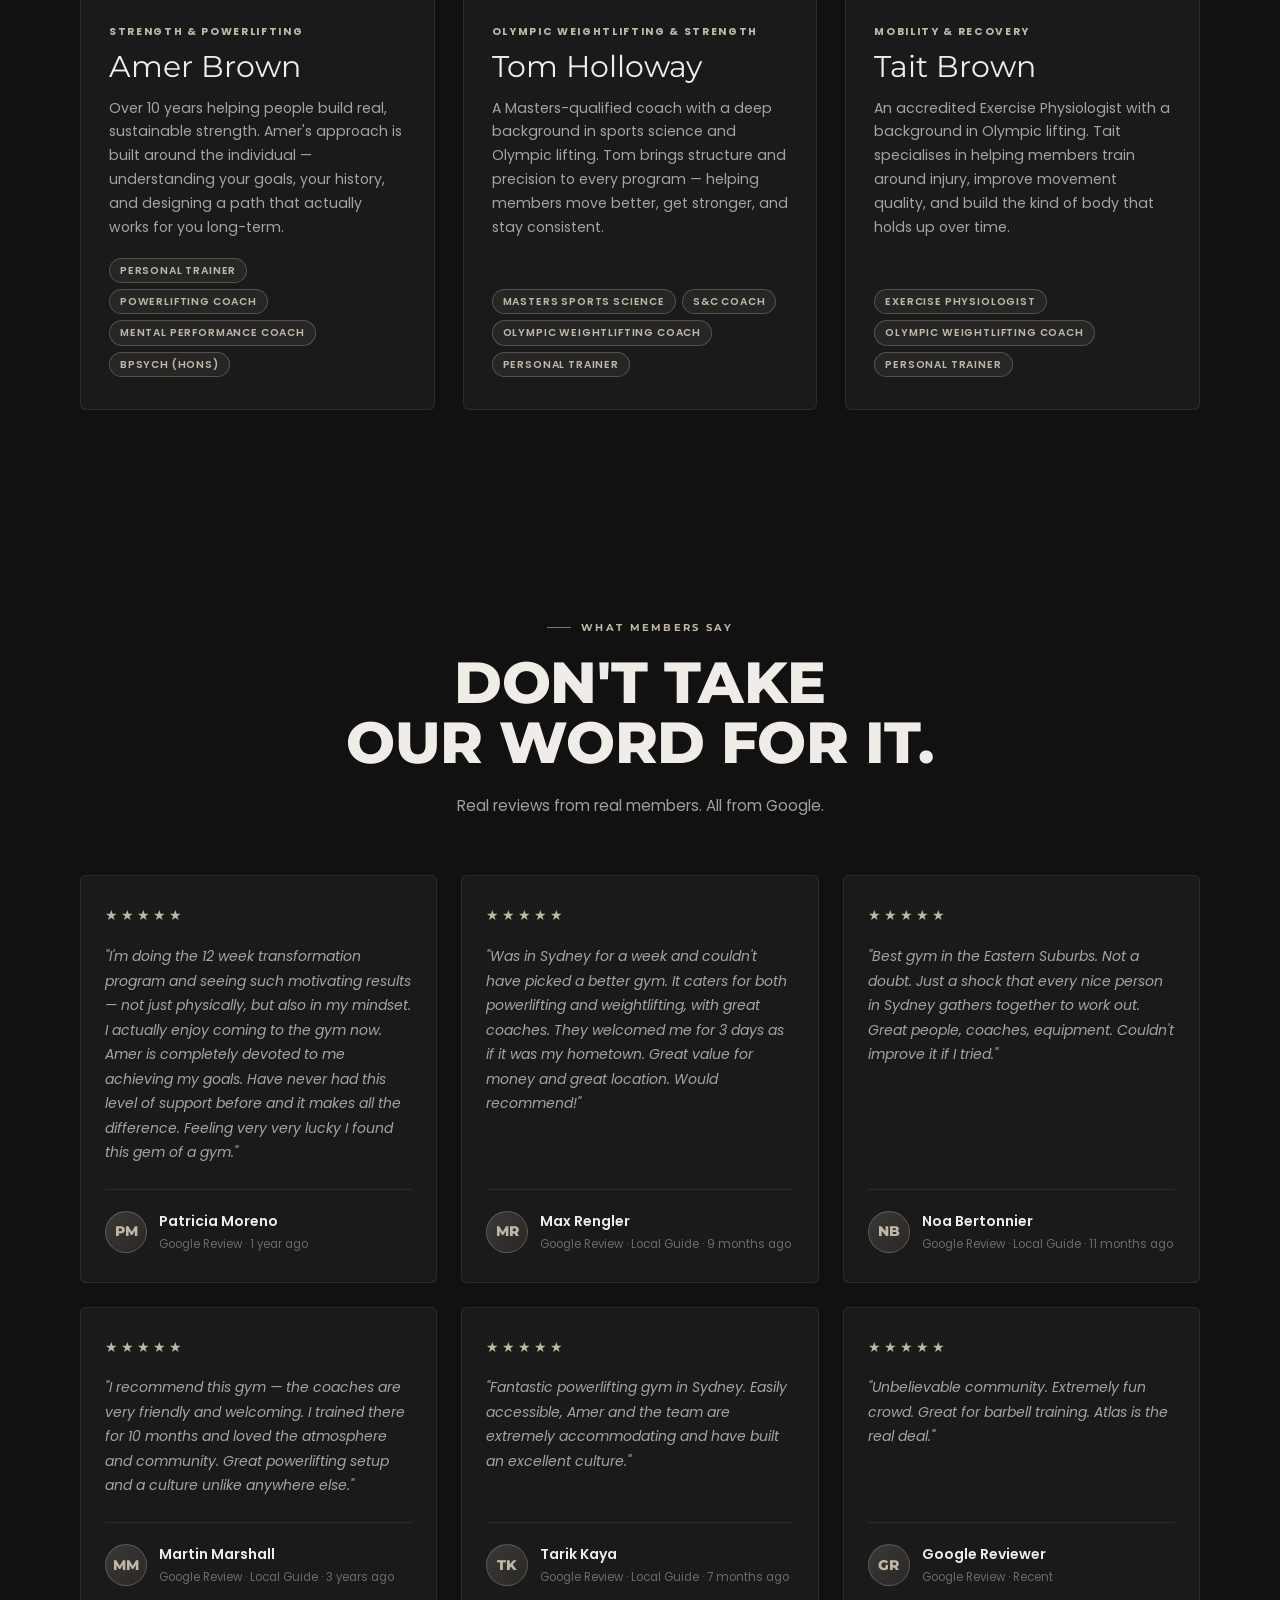
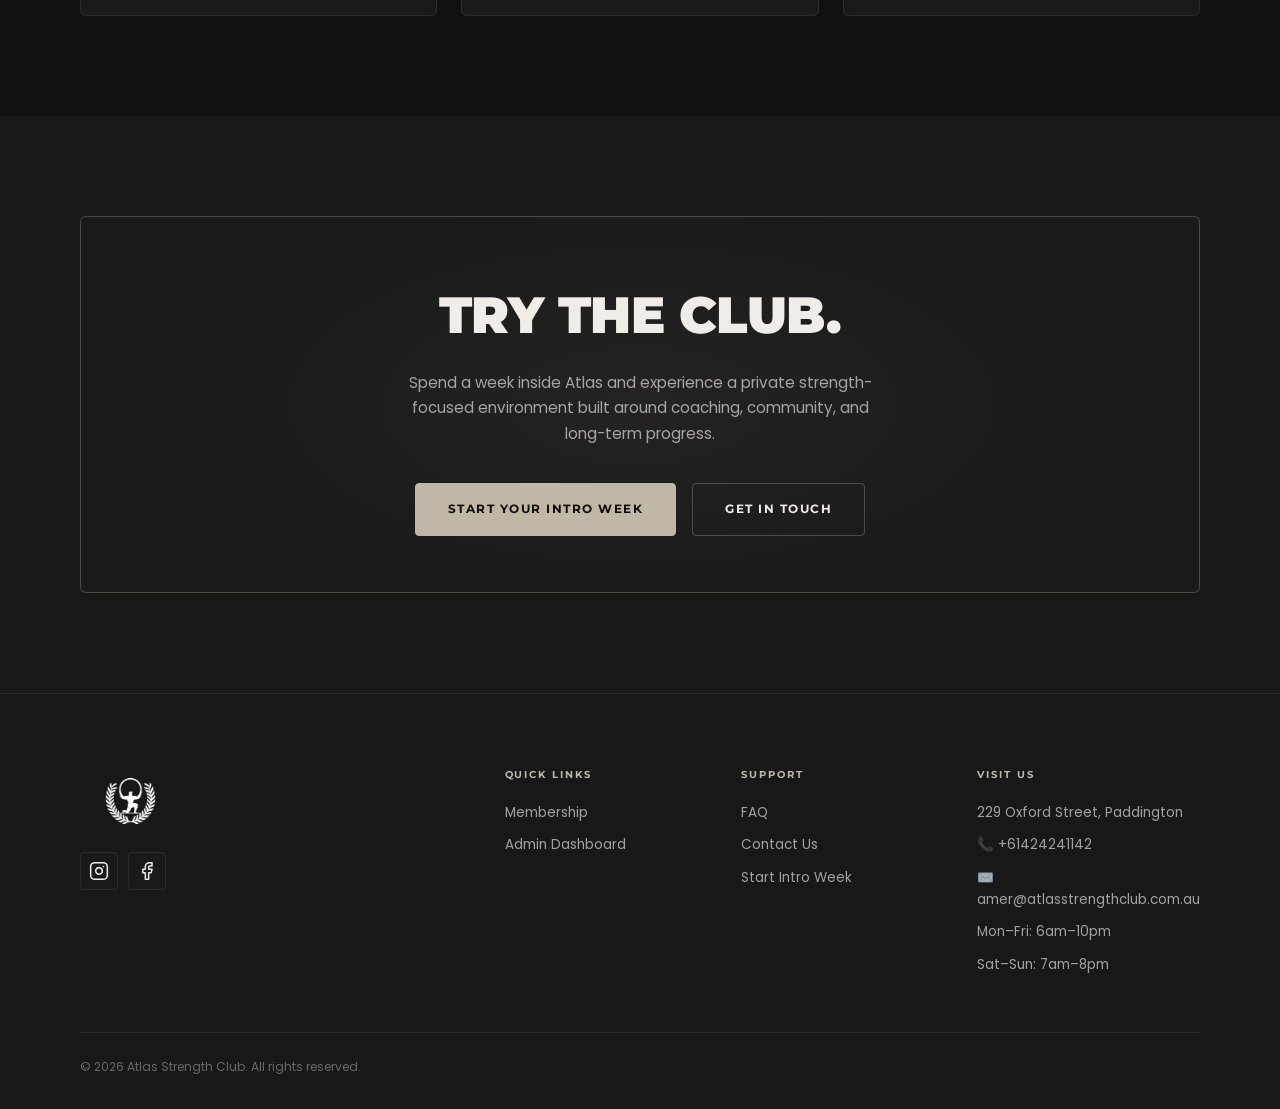
==== commit d9dba5b9: "Add link to Admin Dashboard in footer" ====
--- a/index.html
+++ b/index.html
@@ -457,6 +457,8 @@
         <div class="footer__col-title">Quick Links</div>
         <ul class="footer__links">
           <li><a href="membership.html">Membership</a></li>
+                              <li><a href="admindashboard.html">Admin Dashboard</a></li>
+
 
         </ul>
       </div>
@@ -489,4 +491,4 @@
 <script src="js/main.js"></script>
 <script src="js/logos.js"></script>
 </body>
-</html>+</html>
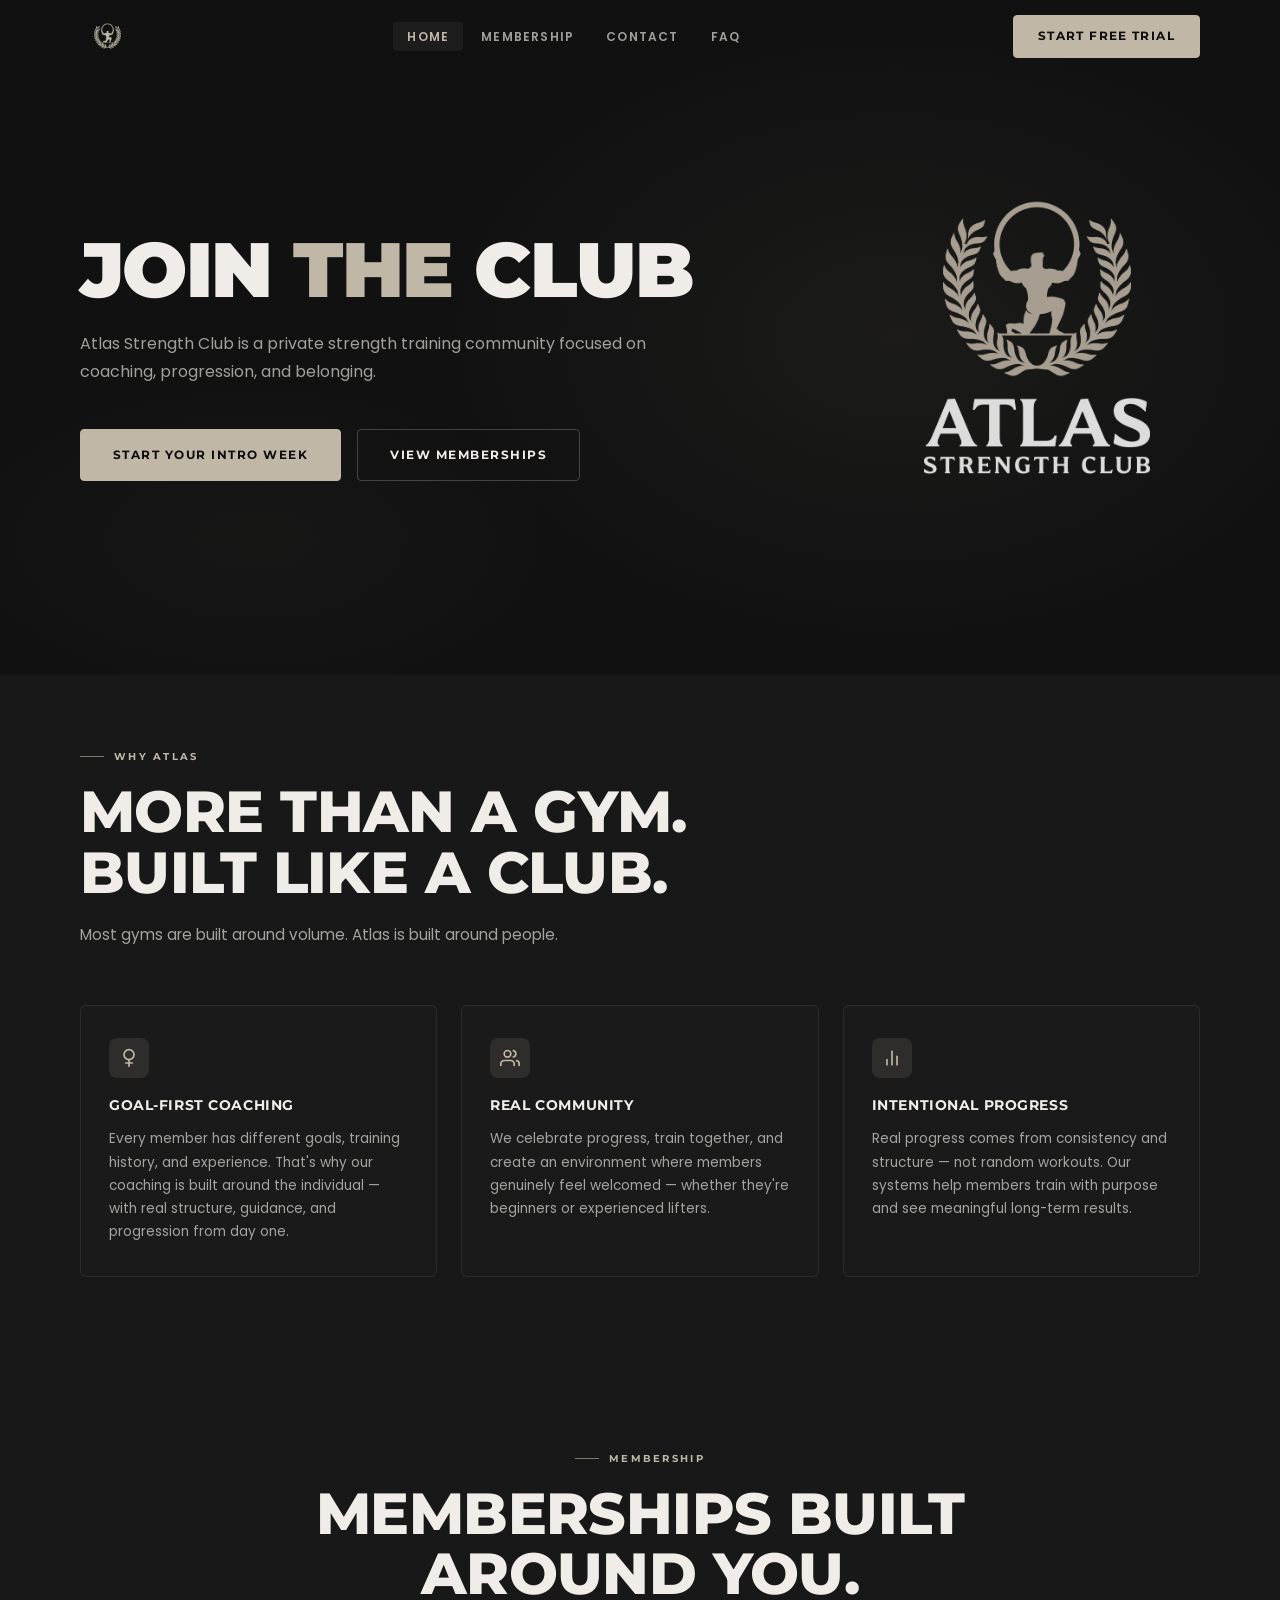
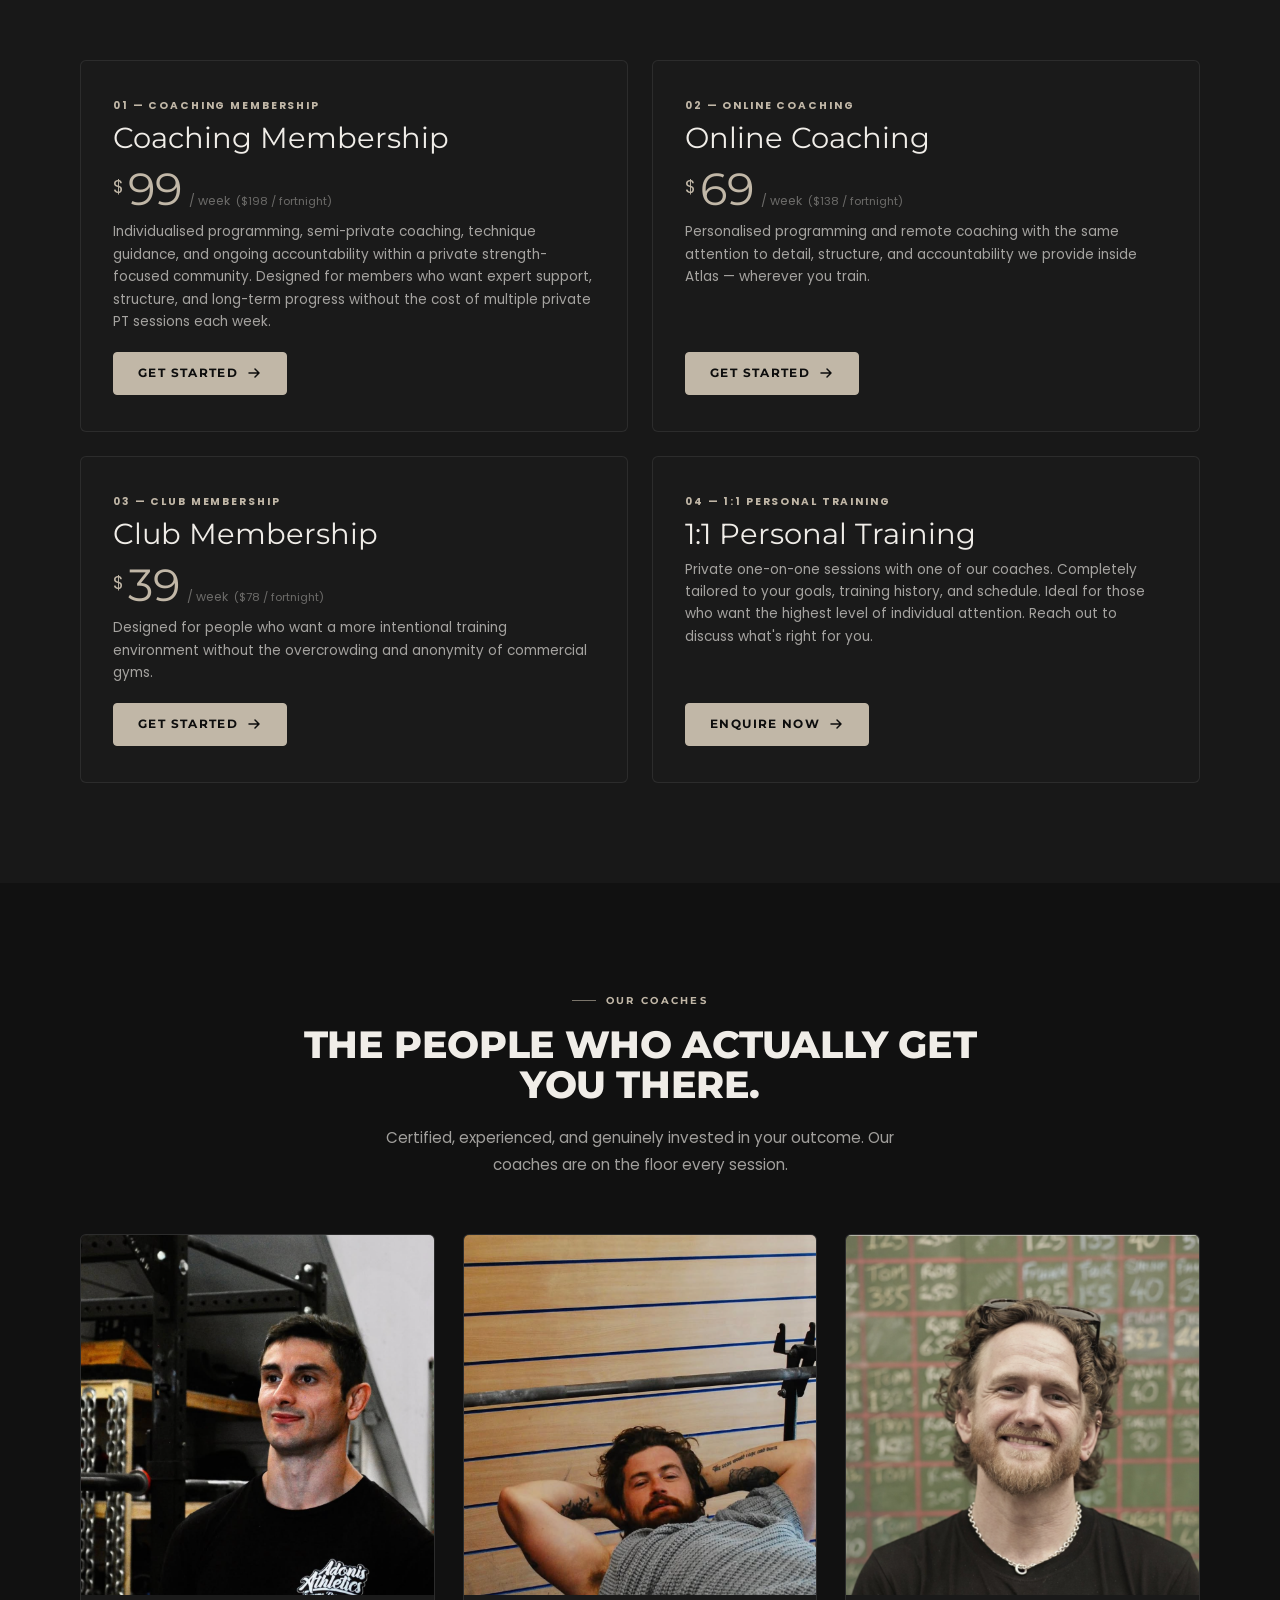
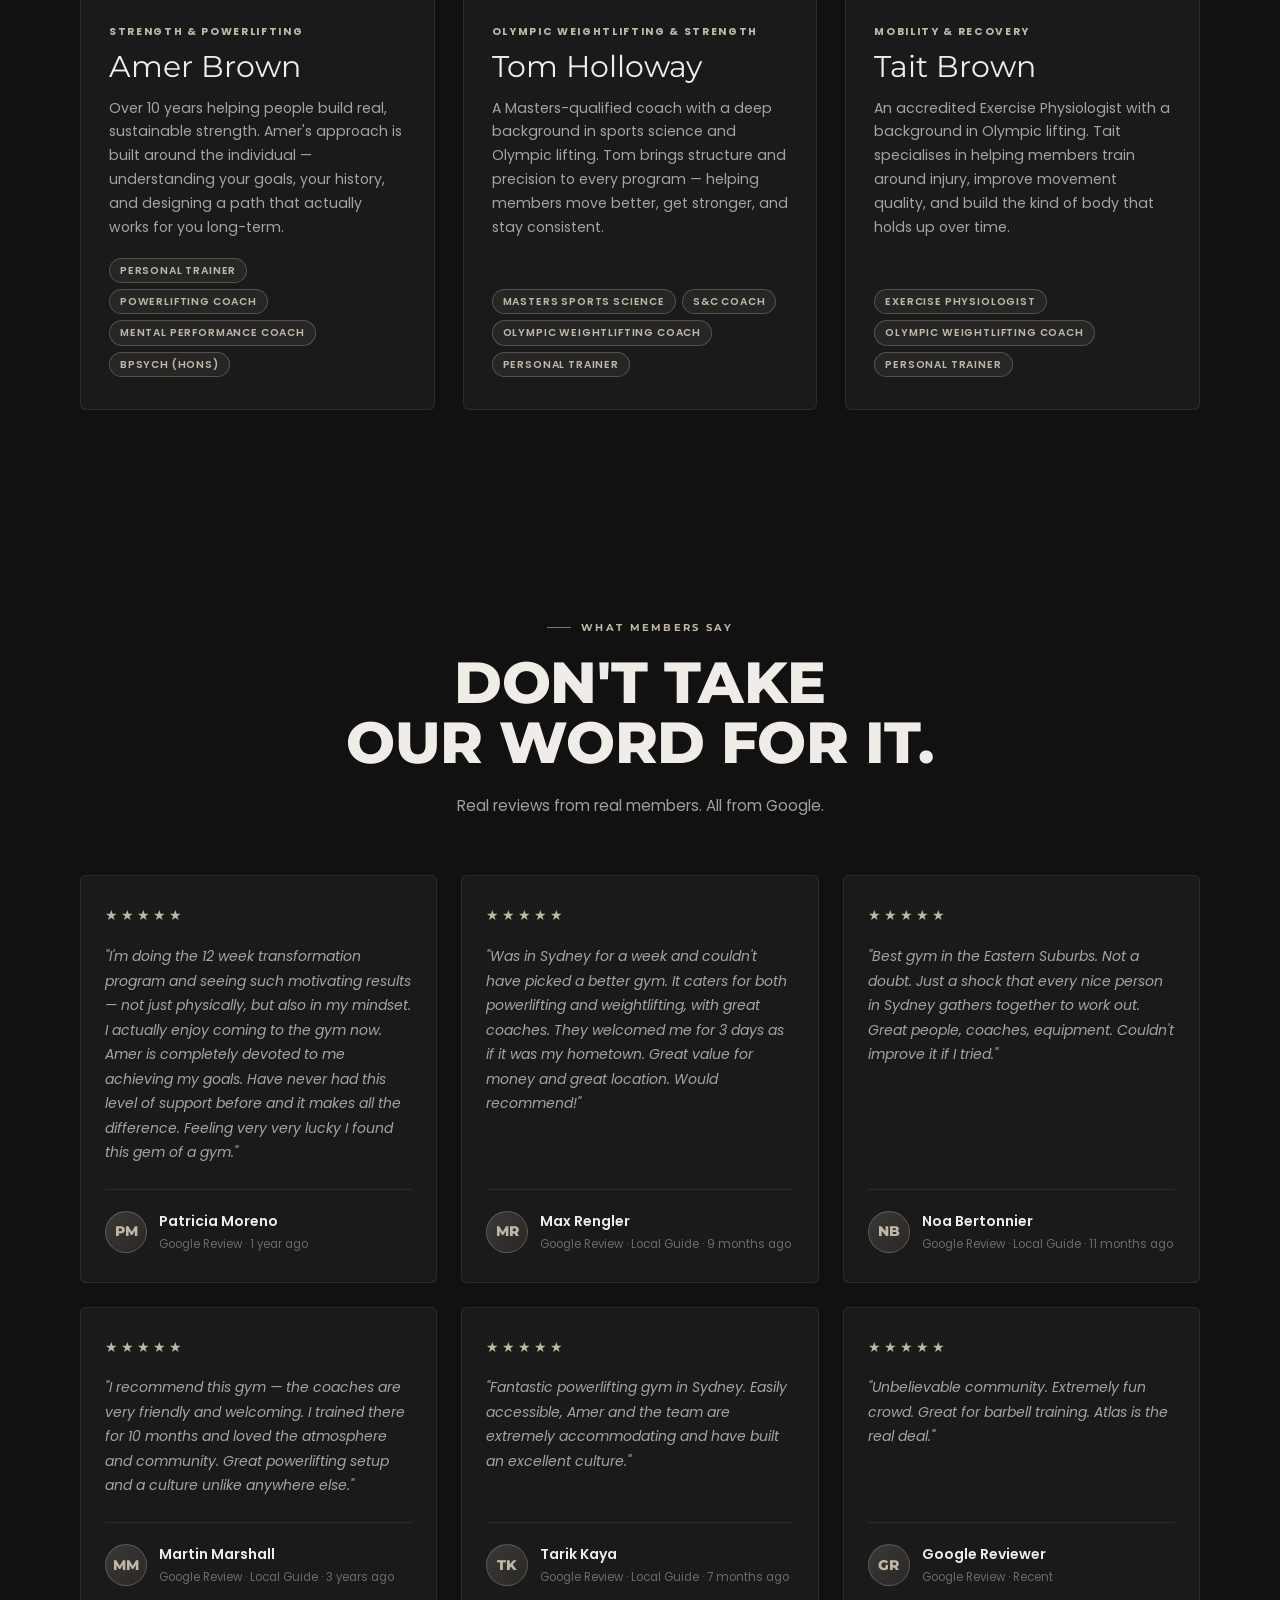
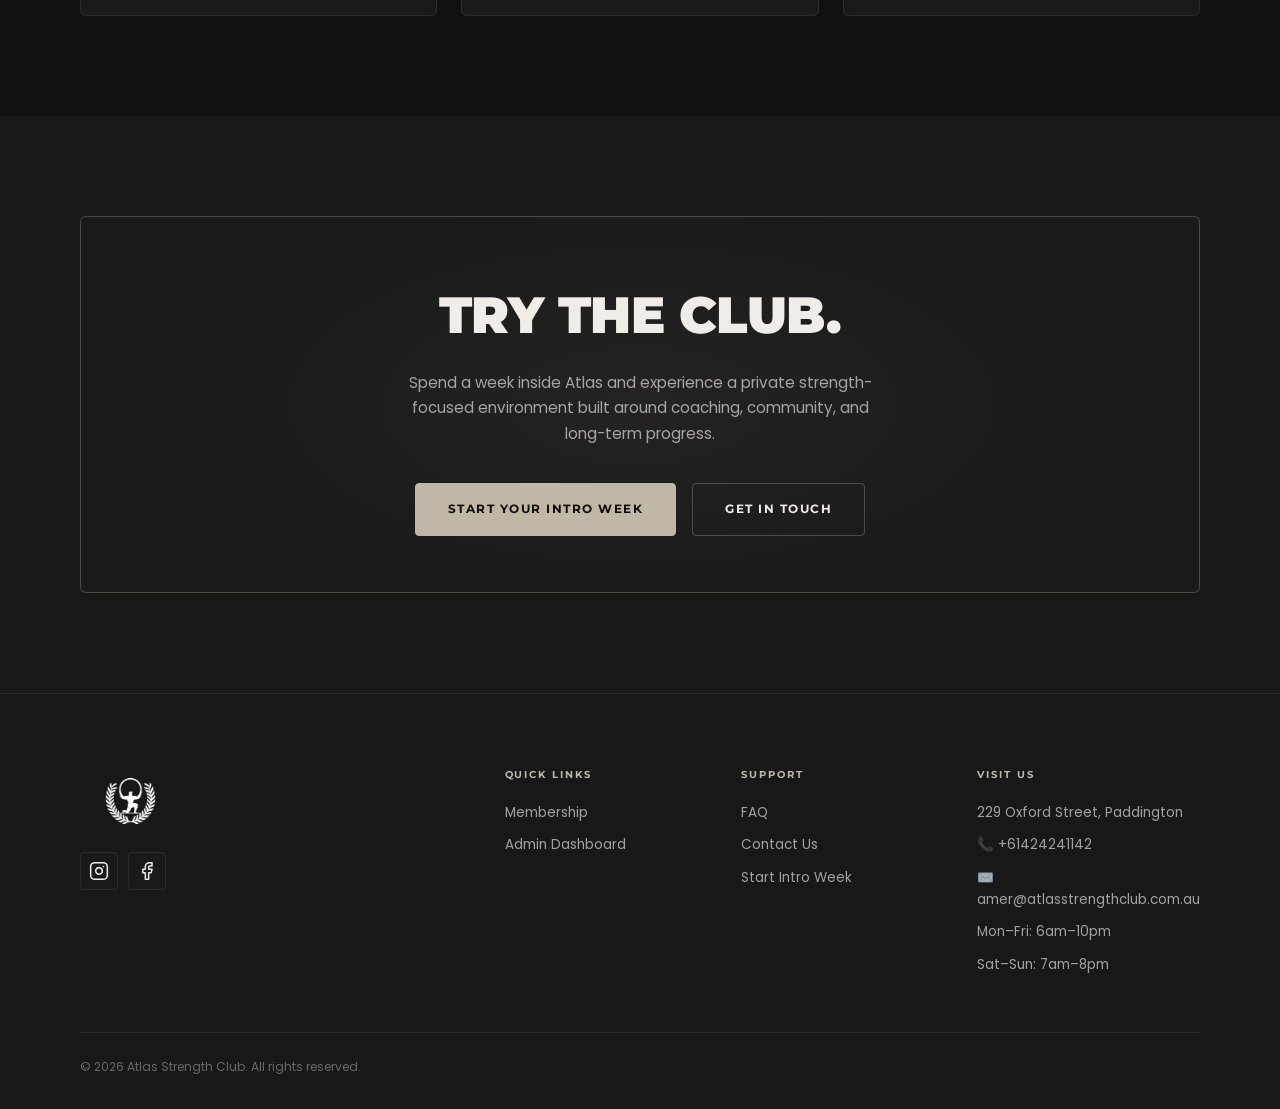
==== commit 073e7886: "Update index.html" ====
--- a/index.html
+++ b/index.html
@@ -8,7 +8,7 @@
     <link rel="preconnect" href="https://fonts.googleapis.com">
   <link href="https://fonts.googleapis.com/css2?family=Montserrat:wght@400;500;600;700;800;900&family=Poppins:wght@300;400;500&display=swap" rel="stylesheet">
   <link rel="stylesheet" href="css/styles.css" />
-  <link rel="icon" type="image/x-icon" href="https://file.garden/aeSpG6iUoRzyQ8ca/Screenshot%202026-04-27%20at%2011.19.57%E2%80%AFam.png">
+  <link rel="icon" type="image/x-icon" href="logo-white-icon.png">
   <style>
 
     /* Full-screen hero override */
@@ -175,7 +175,7 @@
 <!-- Hero -->
 <section class="hero hero--full">
   <div class="hero__bg"></div>
-  <div class="hero__bg-logo"><img src="https://file.garden/aeSpG6iUoRzyQ8ca/LOGO-02.png" alt="Atlas Strength Club"></div>
+  <div class="hero__bg-logo"><img src="LOGO-02.png" alt="Atlas Strength Club"></div>
   <div class="container hero__container">
     <div class="hero__content animate-in">
       <h1 class="hero__title">JOIN <span class="accent">THE</span> CLUB</h1>
@@ -286,7 +286,7 @@
       <!-- Amer -->
       <div class="reveal" data-delay="1" style="background:var(--bg-card);border:1px solid var(--border);border-radius:var(--radius);overflow:hidden;display:flex;flex-direction:column;">
         <div style="height:360px;overflow:hidden;">
-          <img src="https://file.garden/aeSpG6iUoRzyQ8ca/Amer.png" alt="Amer Brown" style="width:100%;height:100%;object-fit:cover;object-position:center top;display:block;">
+          <img src="Amer.png" alt="Amer Brown" style="width:100%;height:100%;object-fit:cover;object-position:center top;display:block;">
         </div>
         <div style="padding:28px 28px 32px;display:flex;flex-direction:column;gap:10px;flex:1;">
           <div style="font-size:0.65rem;font-weight:700;letter-spacing:0.16em;text-transform:uppercase;color:var(--accent);" data-cms="coach_amer_specialty">Strength &amp; Powerlifting</div>
@@ -304,7 +304,7 @@
       <!-- Tom -->
       <div class="reveal" data-delay="2" style="background:var(--bg-card);border:1px solid var(--border);border-radius:var(--radius);overflow:hidden;display:flex;flex-direction:column;">
         <div style="height:360px;overflow:hidden;">
-          <img src="https://file.garden/aeSpG6iUoRzyQ8ca/Tom.png" alt="Tom Holloway" style="width:100%;height:100%;object-fit:cover;object-position:center top;display:block;">
+          <img src="Tom.png" alt="Tom Holloway" style="width:100%;height:100%;object-fit:cover;object-position:center top;display:block;">
         </div>
         <div style="padding:28px 28px 32px;display:flex;flex-direction:column;gap:10px;flex:1;">
           <div style="font-size:0.65rem;font-weight:700;letter-spacing:0.16em;text-transform:uppercase;color:var(--accent);" data-cms="coach_tom_specialty">Olympic Weightlifting &amp; Strength</div>
@@ -322,7 +322,7 @@
       <!-- Tait -->
       <div class="reveal" data-delay="3" style="background:var(--bg-card);border:1px solid var(--border);border-radius:var(--radius);overflow:hidden;display:flex;flex-direction:column;">
         <div style="height:360px;overflow:hidden;">
-          <img src="https://file.garden/aeSpG6iUoRzyQ8ca/Tait.png" alt="Tait Brown" style="width:100%;height:100%;object-fit:cover;object-position:center top;display:block;">
+          <img src="Tait.png" alt="Tait Brown" style="width:100%;height:100%;object-fit:cover;object-position:center top;display:block;">
         </div>
         <div style="padding:28px 28px 32px;display:flex;flex-direction:column;gap:10px;flex:1;">
           <div style="font-size:0.65rem;font-weight:700;letter-spacing:0.16em;text-transform:uppercase;color:var(--accent);" data-cms="coach_tait_specialty">Mobility &amp; Recovery</div>
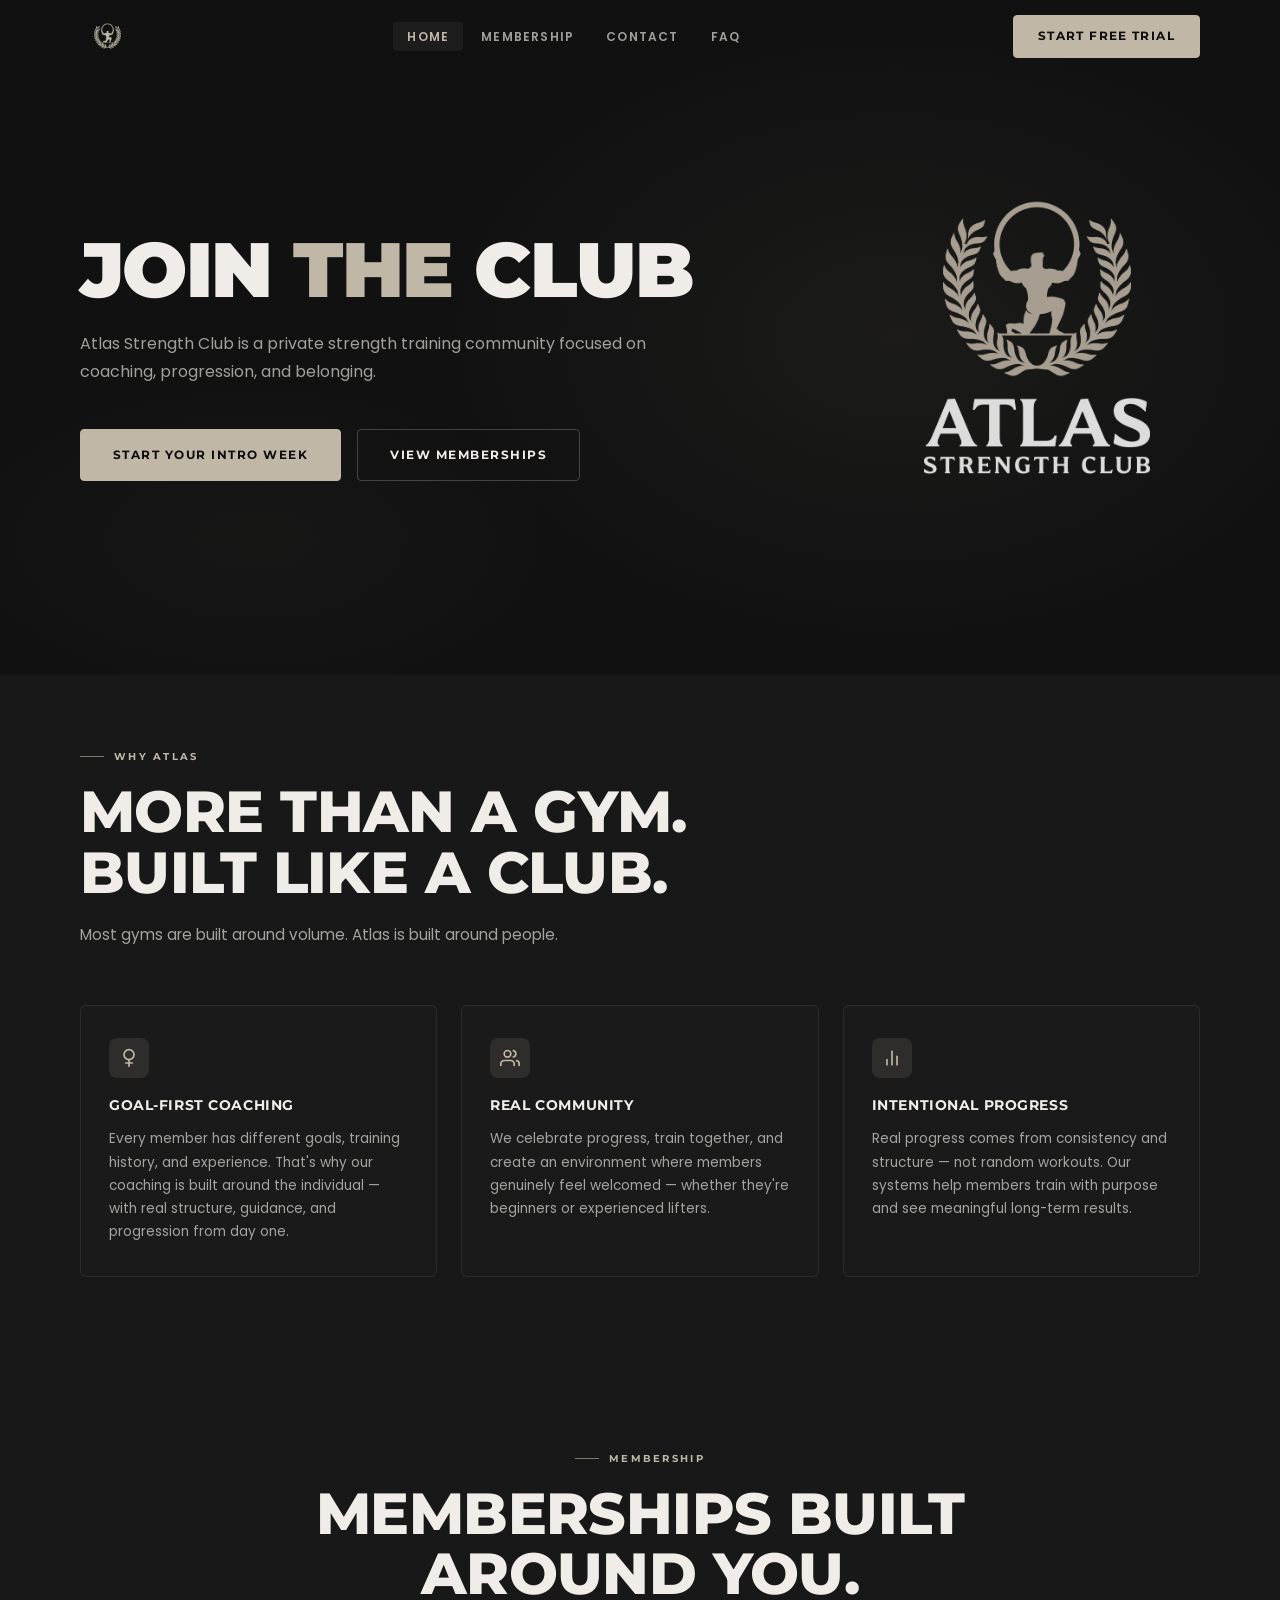
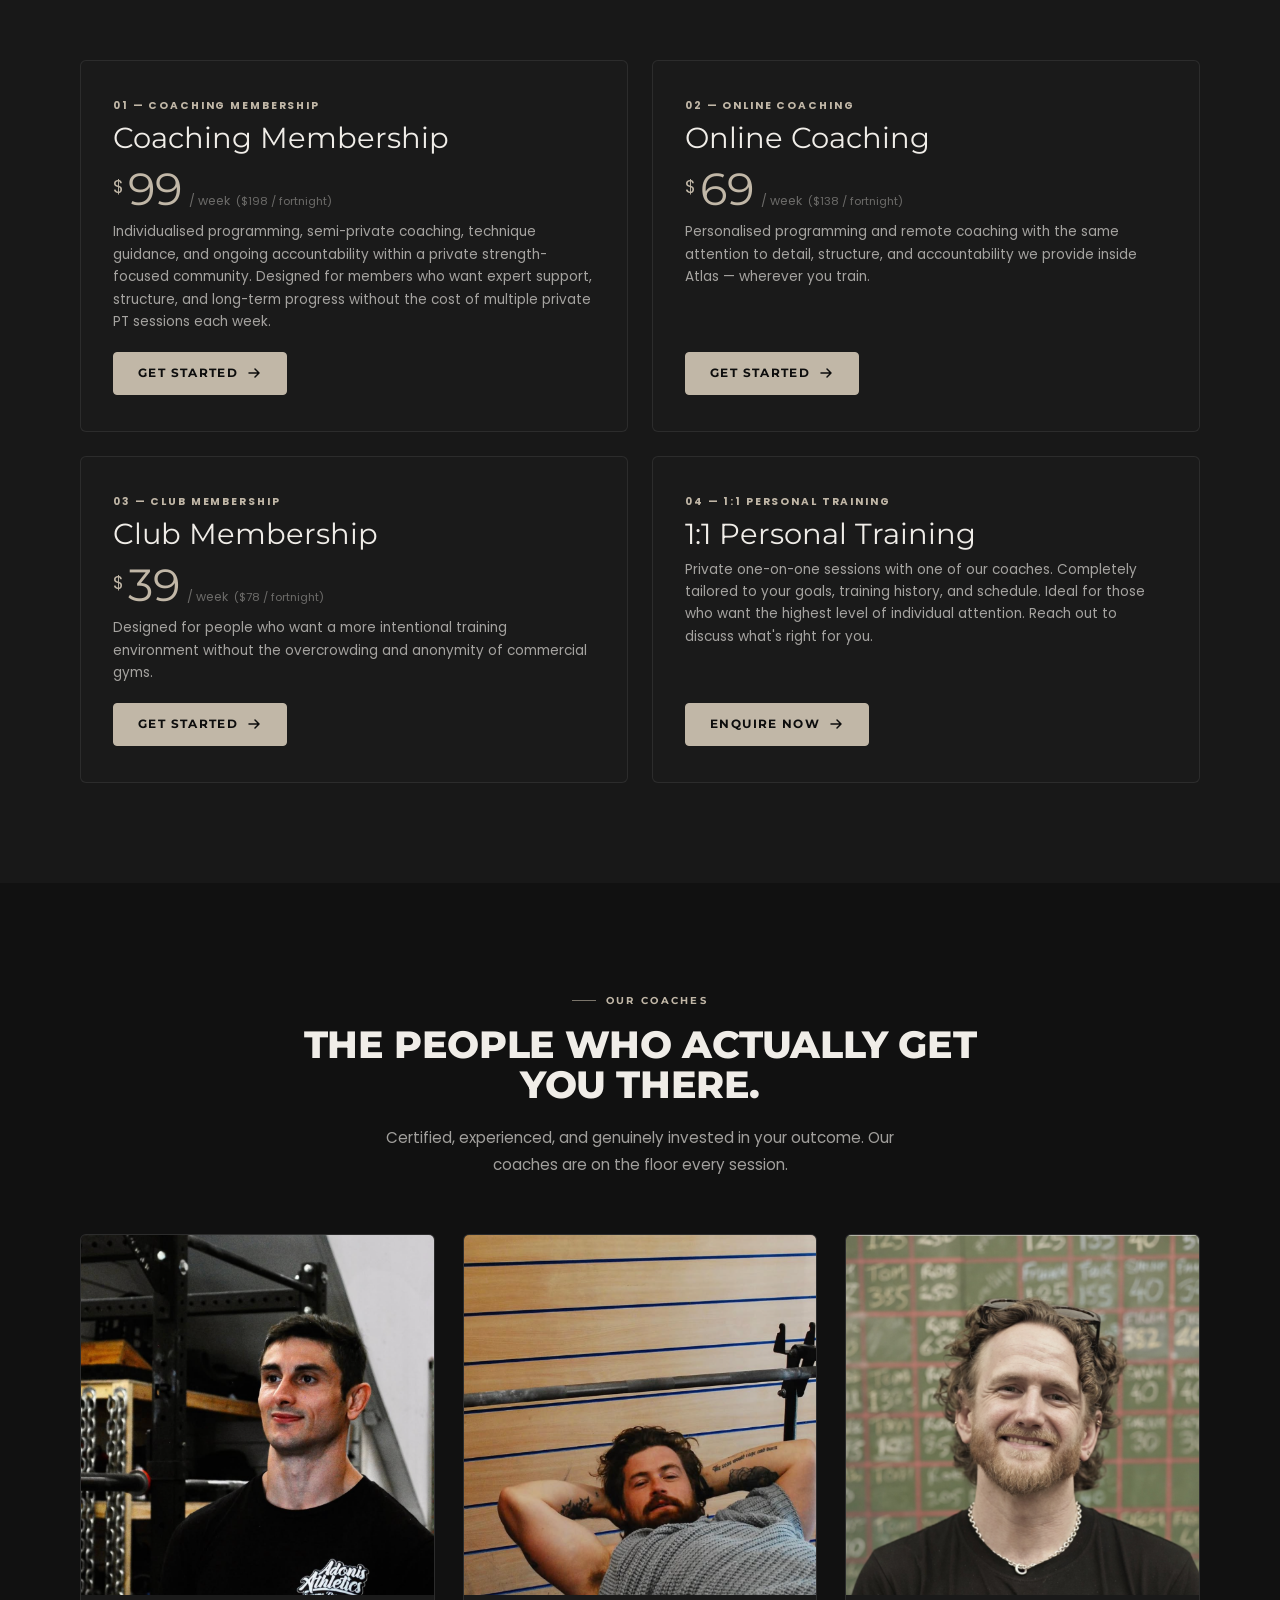
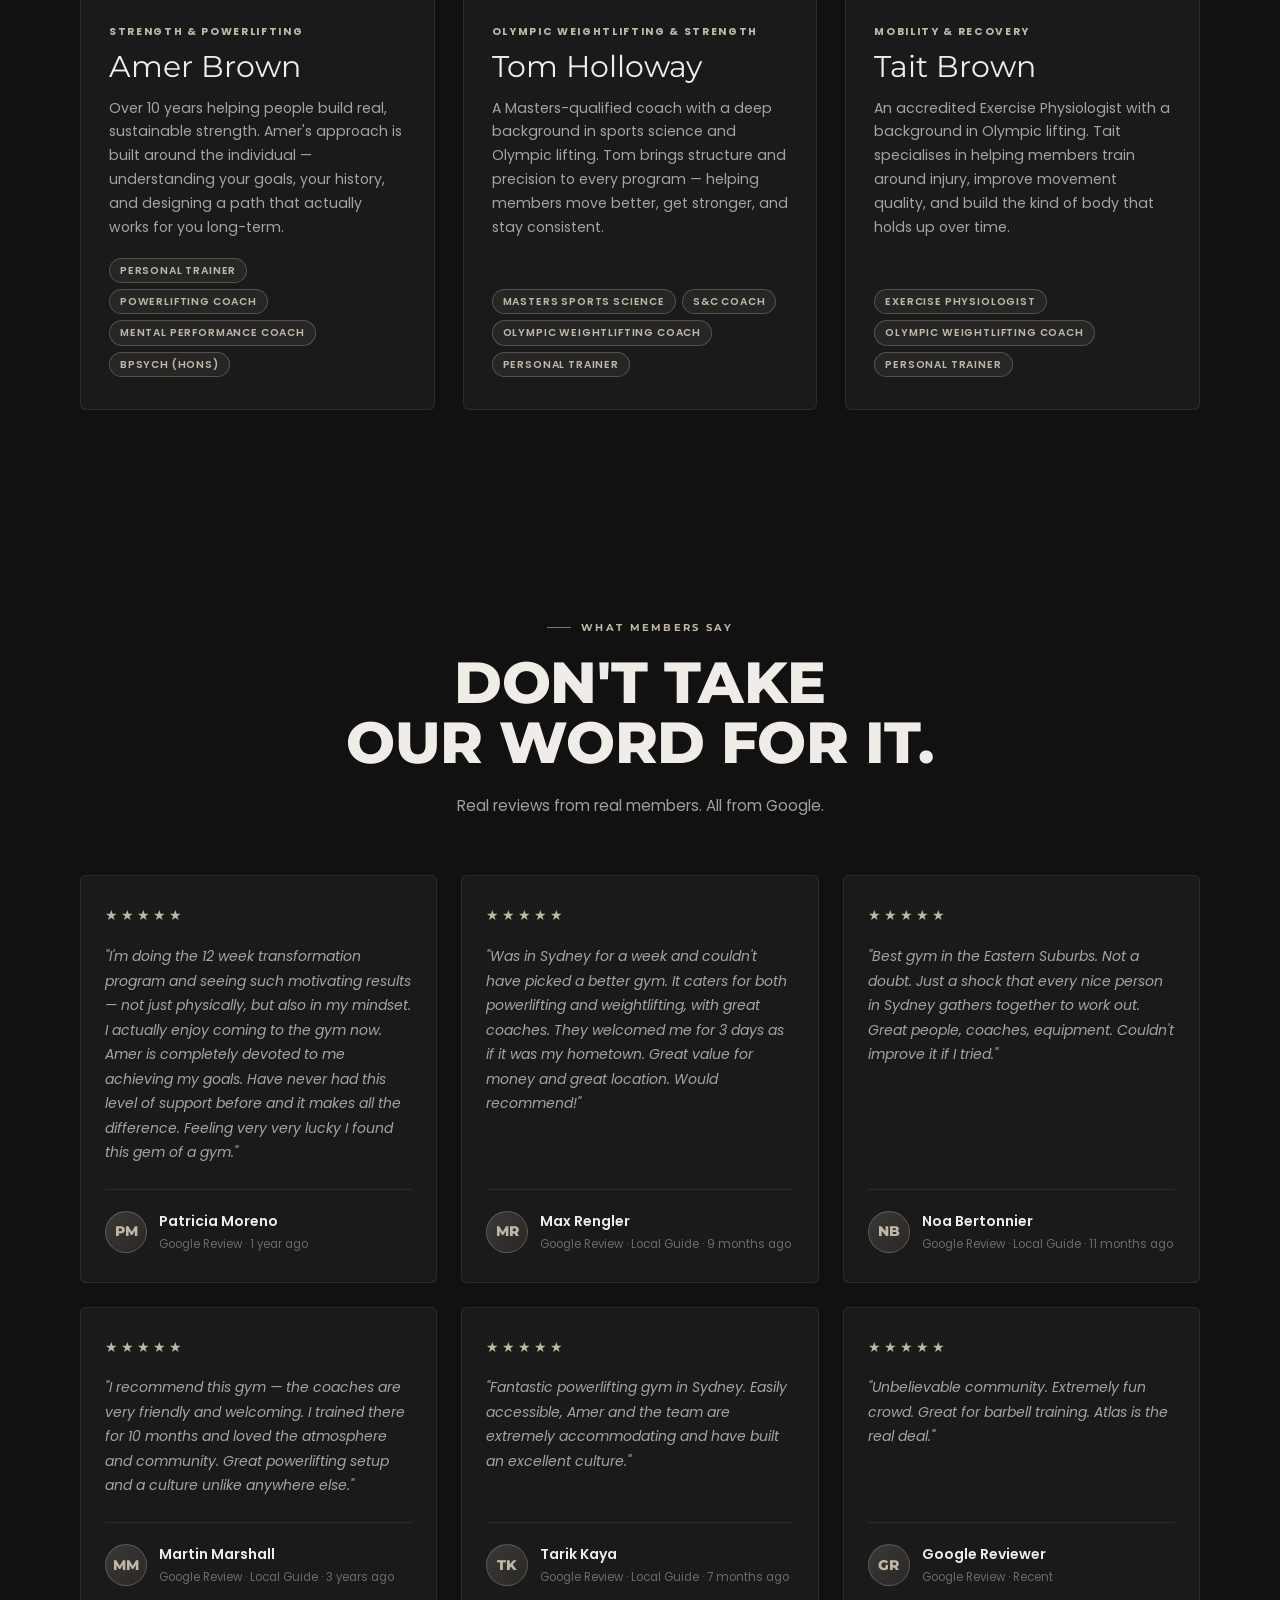
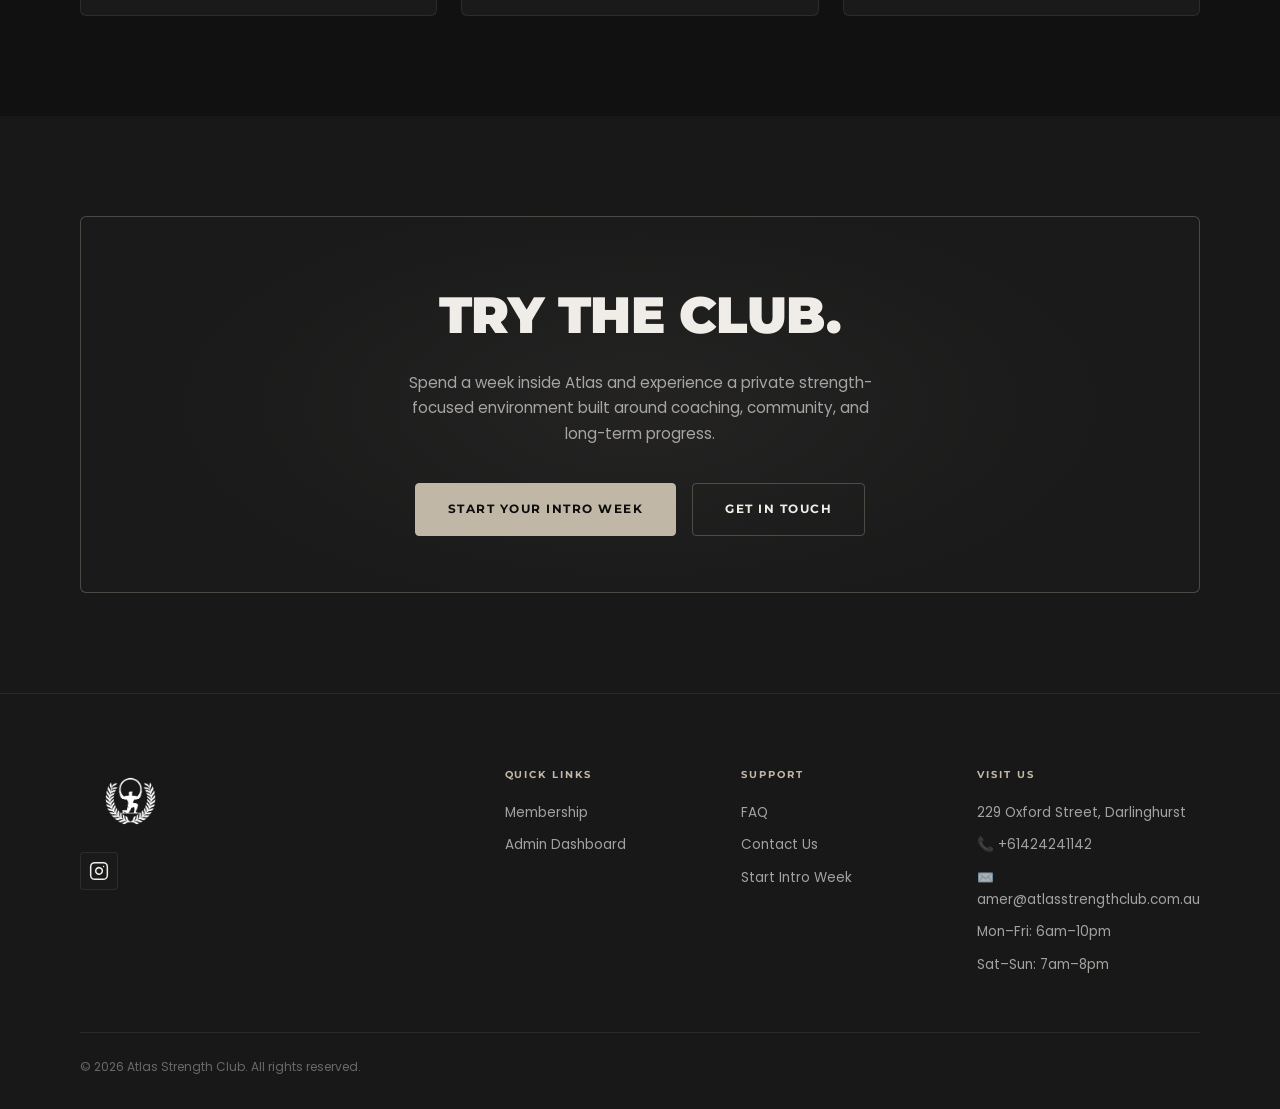
==== commit 8a6e1c01: "Update index.html" ====
--- a/index.html
+++ b/index.html
@@ -304,7 +304,7 @@
       <!-- Tom -->
       <div class="reveal" data-delay="2" style="background:var(--bg-card);border:1px solid var(--border);border-radius:var(--radius);overflow:hidden;display:flex;flex-direction:column;">
         <div style="height:360px;overflow:hidden;">
-          <img src="Tom.png" alt="Tom Holloway" style="width:100%;height:100%;object-fit:cover;object-position:center top;display:block;">
+          <img src="Tom.png" alt="Tom Hollway" style="width:100%;height:100%;object-fit:cover;object-position:center top;display:block;">
         </div>
         <div style="padding:28px 28px 32px;display:flex;flex-direction:column;gap:10px;flex:1;">
           <div style="font-size:0.65rem;font-weight:700;letter-spacing:0.16em;text-transform:uppercase;color:var(--accent);" data-cms="coach_tom_specialty">Olympic Weightlifting &amp; Strength</div>
@@ -450,7 +450,6 @@
         
         <div class="footer__socials">
           <a href="https://www.instagram.com/atlas_strength_club/" target="_blank" class="footer__social" aria-label="Instagram"><svg width="20" height="20" viewBox="0 0 24 24" fill="none" stroke="currentColor" stroke-width="1.8" stroke-linecap="round" stroke-linejoin="round"><rect x="2" y="2" width="20" height="20" rx="5" ry="5"/><path d="M16 11.37A4 4 0 1 1 12.63 8 4 4 0 0 1 16 11.37z"/><line x1="17.5" y1="6.5" x2="17.51" y2="6.5"/></svg></a>
-          <a href="https://www.facebook.com/adonisathleticspaddington" target="_blank" class="footer__social" aria-label="Facebook"><svg width="20" height="20" viewBox="0 0 24 24" fill="none" stroke="currentColor" stroke-width="1.8" stroke-linecap="round" stroke-linejoin="round"><path d="M18 2h-3a5 5 0 0 0-5 5v3H7v4h3v8h4v-8h3l1-4h-4V7a1 1 0 0 1 1-1h3z"/></svg></a>
         </div>
       </div>
       <div>
@@ -473,7 +472,7 @@
       <div>
         <div class="footer__col-title">Visit Us</div>
         <ul class="footer__links">
-          <li>229 Oxford Street, Paddington</li>
+          <li>229 Oxford Street, Darlinghurst</li>
           <li><a href="tel:+61424241142">&#128222; <span data-cms="contact_phone">+61424241142</span></a></li>
           <li><a href="mailto:amer@atlasstrengthclub.com.au">&#9993;&#65039; amer@atlasstrengthclub.com.au</a></li>
           <li><span data-cms="contact_hours_weekday">Mon–Fri: 6am–10pm</span></li>
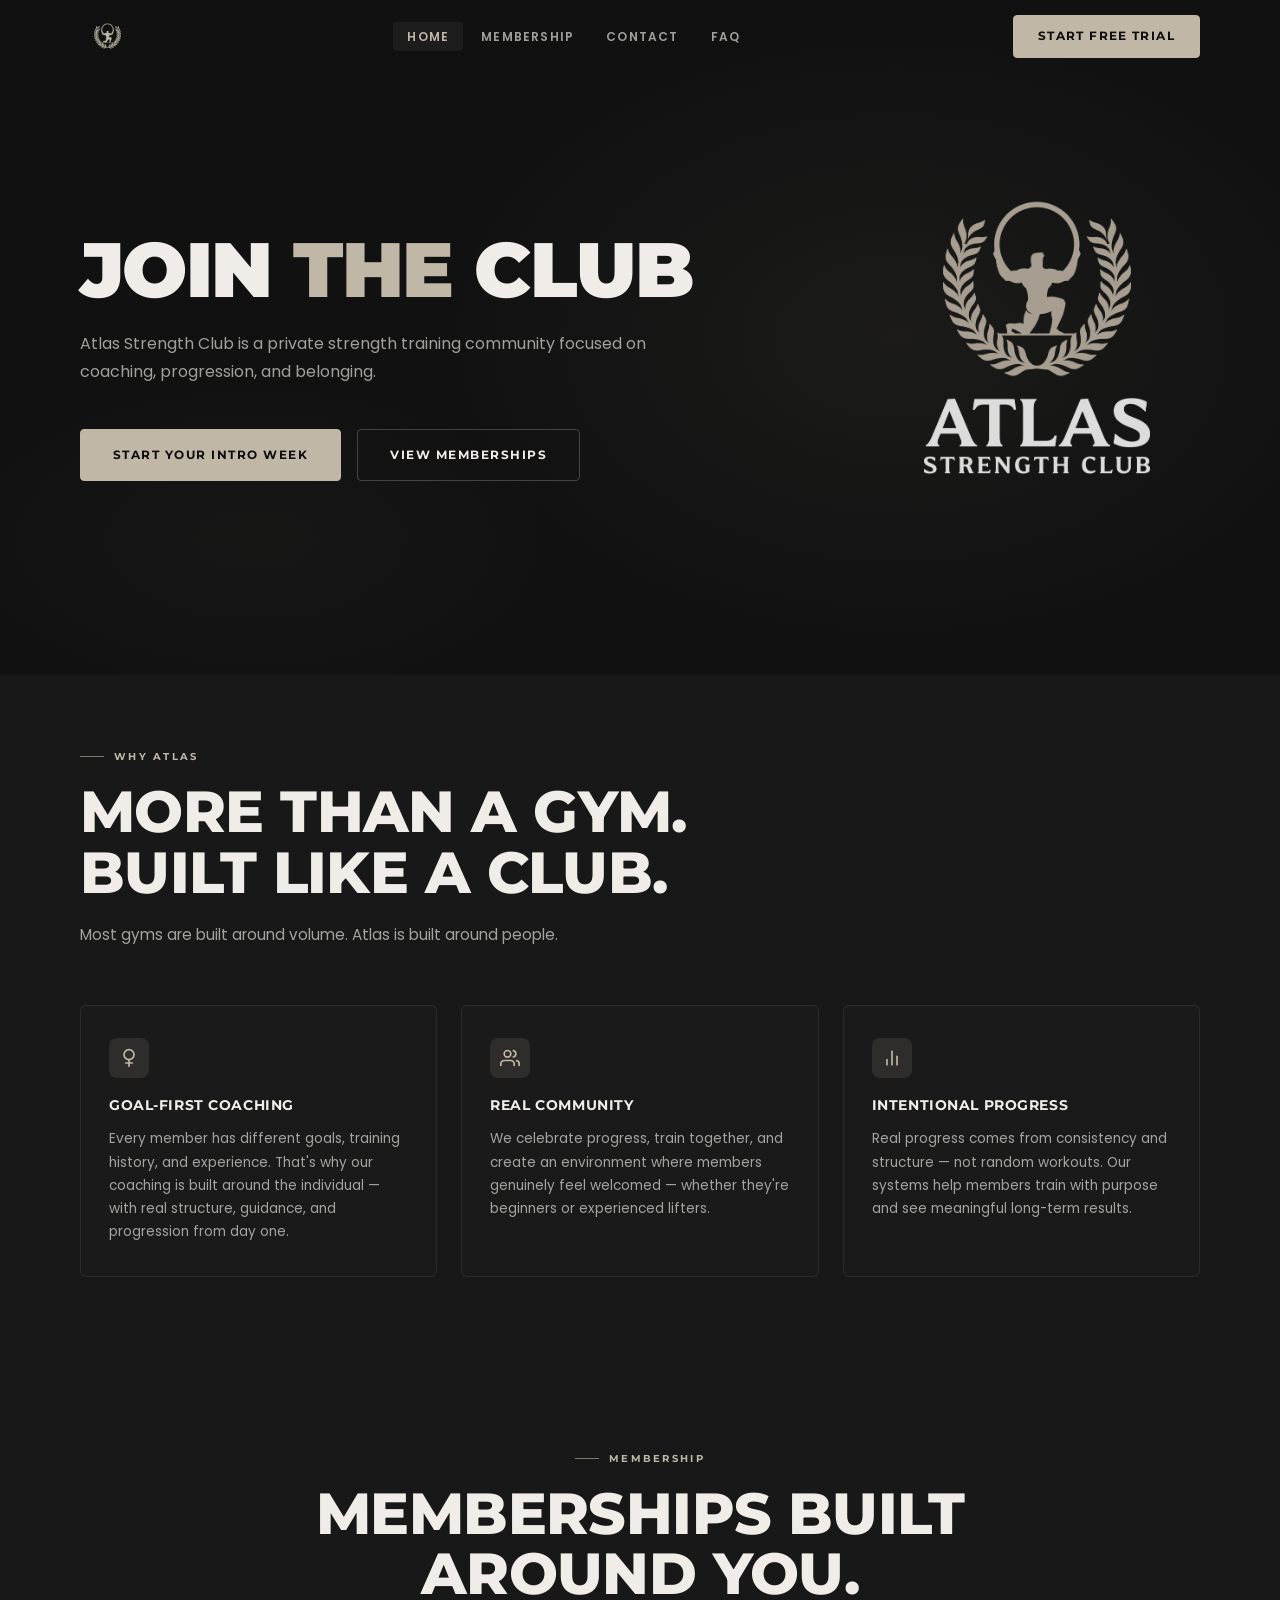
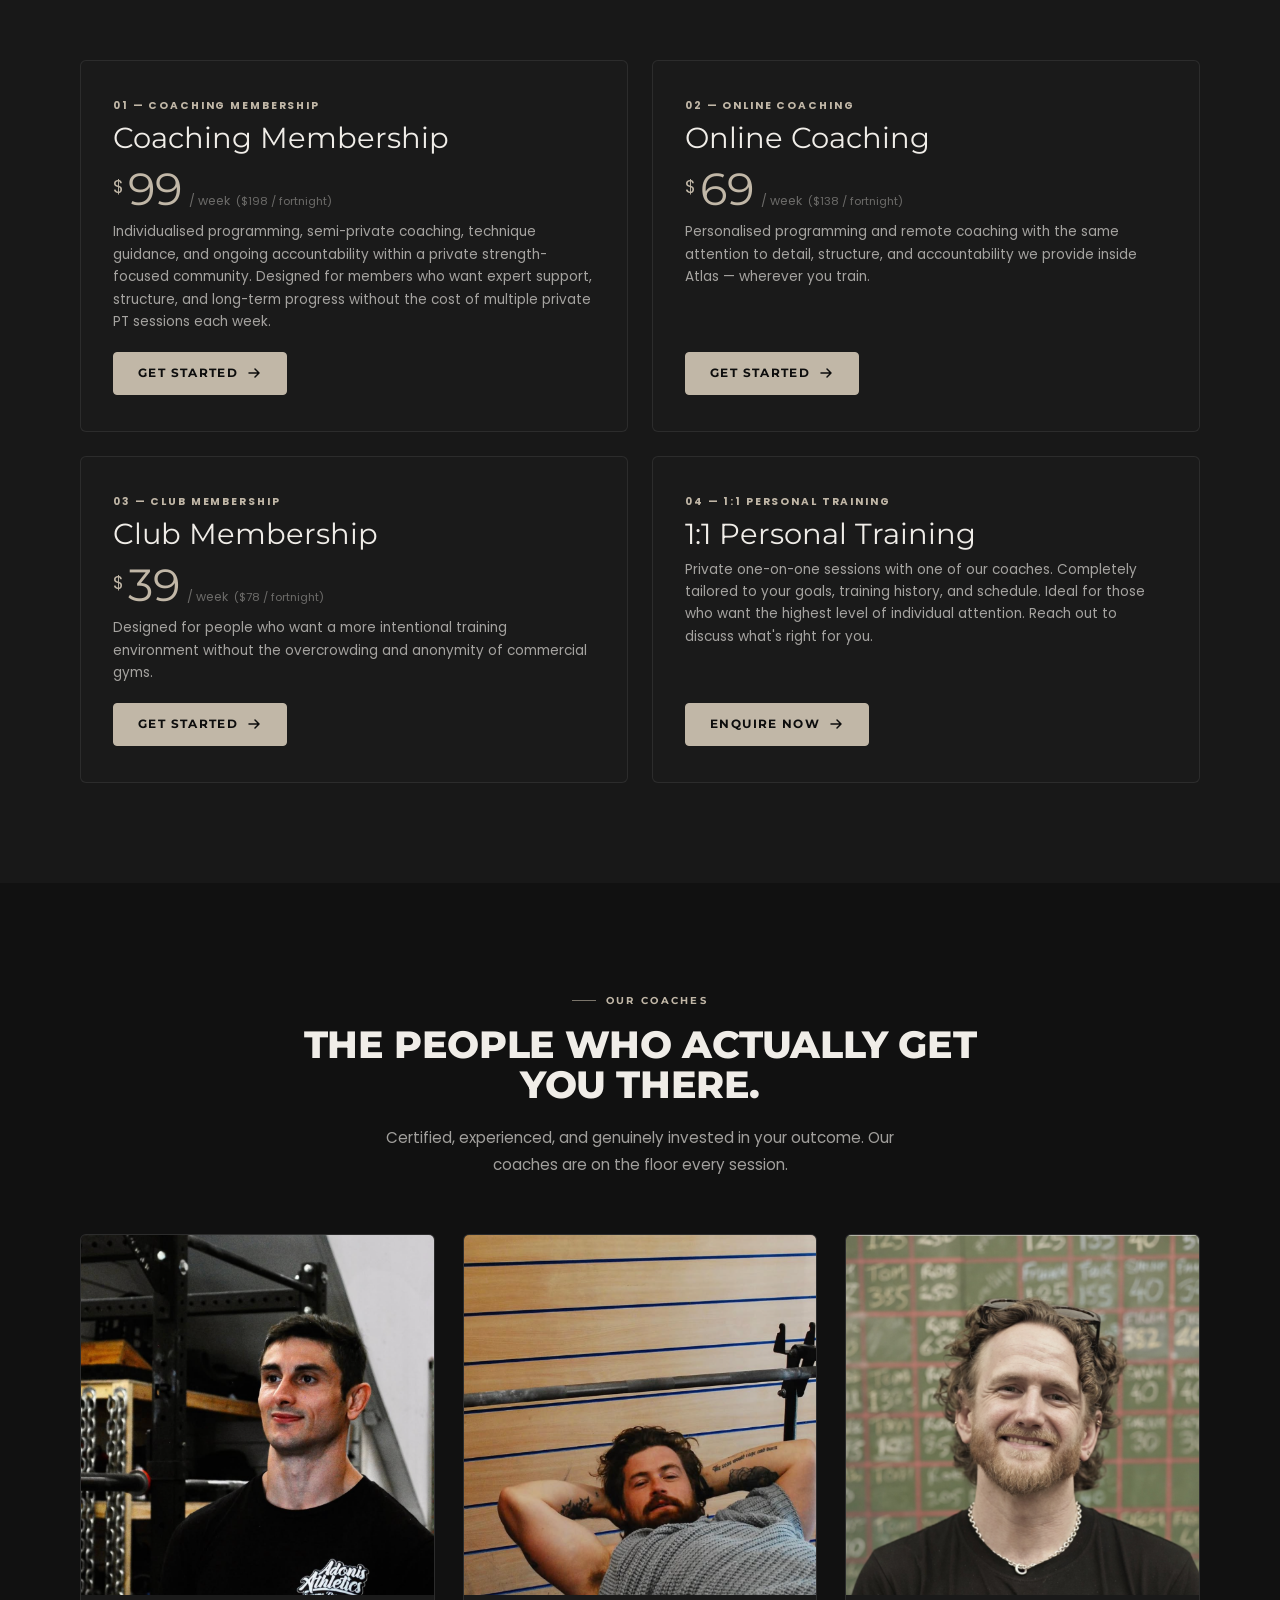
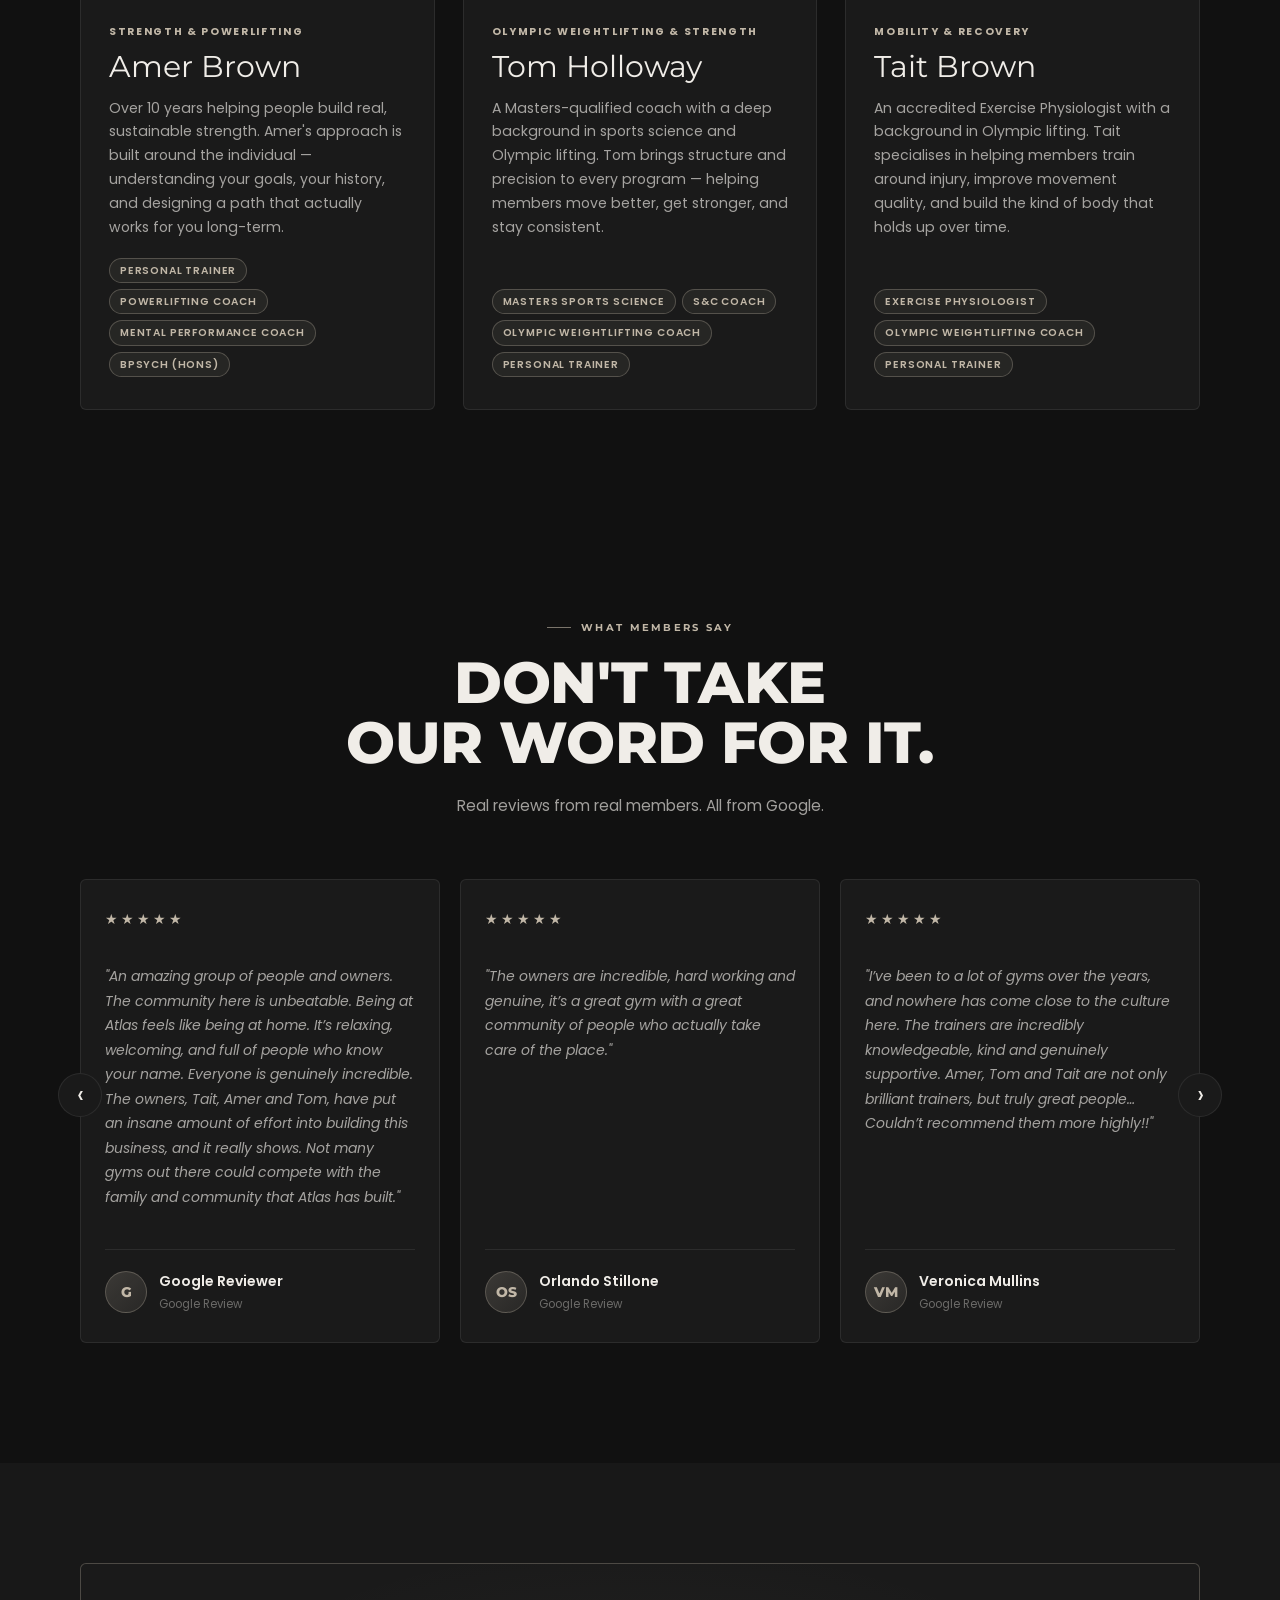
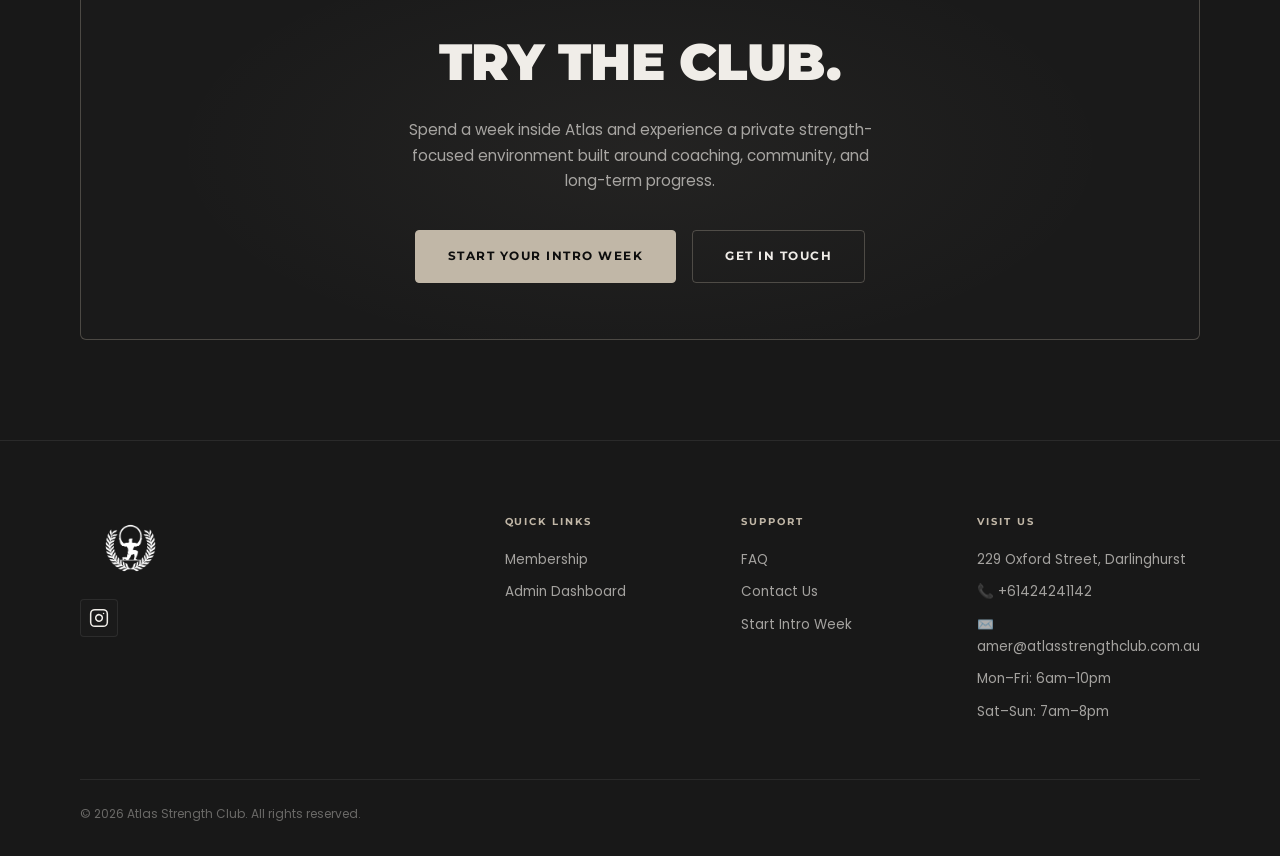
==== commit dc2cf527: "Update index.html" ====
--- a/index.html
+++ b/index.html
@@ -140,6 +140,54 @@
     .section--dark { padding: 100px 0; }
     .section-divider { height: 1px; background: var(--border); margin: 0; }
     .testimonial-grid { grid-template-columns: 1fr; } }
+
+    /* Reviews carousel: swipe/scroll on touch, arrows on desktop */
+    .reviews-wrap { position: relative; margin-top: 48px; }
+    .reviews-track {
+      display: flex;
+      gap: 20px;
+      overflow-x: auto;
+      scroll-snap-type: x mandatory;
+      scroll-behavior: smooth;
+      -webkit-overflow-scrolling: touch;
+      padding: 4px 2px 20px;
+      scrollbar-width: thin;
+      scrollbar-color: var(--border-accent, #555) transparent;
+    }
+    .reviews-track::-webkit-scrollbar { height: 6px; }
+    .reviews-track::-webkit-scrollbar-thumb { background: var(--border-accent, #555); border-radius: 3px; }
+    .reviews-track:focus-visible { outline: 1px solid var(--accent); outline-offset: 4px; }
+
+    /* Fixed-width cards that all match the tallest one */
+    .reviews-track .testimonial-card {
+      flex: 0 0 min(360px, 86vw);
+      scroll-snap-align: start;
+      display: flex;
+      flex-direction: column;
+      justify-content: space-between;
+      gap: 16px;
+      margin: 0;
+    }
+    .reviews-track .testimonial-card__text { flex: 1; margin: 0; }
+
+    .reviews-arrow {
+      position: absolute;
+      top: 45%;
+      transform: translateY(-50%);
+      z-index: 3;
+      width: 44px; height: 44px;
+      border-radius: 50%;
+      border: 1px solid var(--border);
+      background: var(--bg-card);
+      color: var(--text-primary, #fff);
+      font-size: 1.6rem; line-height: 1;
+      cursor: pointer;
+      transition: var(--transition);
+    }
+    .reviews-arrow:hover { border-color: var(--border-accent); background: var(--bg-card-hover); }
+    .reviews-arrow--prev { left: -22px; }
+    .reviews-arrow--next { right: -22px; }
+    @media (max-width: 768px) { .reviews-arrow { display: none; } }
 </style>
 </head>
 <body>
@@ -147,7 +195,8 @@
 <!-- Navigation -->
 <nav class="nav" id="nav">
   <div class="container nav__inner">
-    <a href="index.html" class="nav__logo"><img src="[data-uri]" alt="Atlas Strength Club" style="height:38px;width:auto;"></a>
+    <!-- IMPORTANT: replace the src below with your original nav logo src="data:image/png;base64,..." value -->
+    <a href="index.html" class="nav__logo"><img src="PASTE-YOUR-NAV-LOGO-SRC-HERE" alt="Atlas Strength Club" style="height:38px;width:auto;"></a>
     <ul class="nav__links">
       <li><a href="index.html" class="active">Home</a></li>
       <li><a href="membership.html">Membership</a></li>
@@ -349,85 +398,115 @@
       <h2 class="section-title">Don't take<br>our word for it.</h2>
       <p class="section-subtitle">Real reviews from real members. All from Google.</p>
     </div>
-    <div class="testimonial-grid">
-
-      <div class="testimonial-card reveal" data-delay="1">
-        <div class="testimonial-card__stars">&#9733;&#9733;&#9733;&#9733;&#9733;</div>
-        <p class="testimonial-card__text">"I'm doing the 12 week transformation program and seeing such motivating results — not just physically, but also in my mindset. I actually enjoy coming to the gym now. Amer is completely devoted to me achieving my goals. Have never had this level of support before and it makes all the difference. Feeling very very lucky I found this gem of a gym."</p>
-        <div class="testimonial-card__author">
-          <div class="testimonial-card__avatar">PM</div>
-          <div>
-            <div class="testimonial-card__name">Patricia Moreno</div>
-            <div class="testimonial-card__meta">Google Review · 1 year ago</div>
-          </div>
-        </div>
-      </div>
-
-      <div class="testimonial-card reveal" data-delay="2">
-        <div class="testimonial-card__stars">&#9733;&#9733;&#9733;&#9733;&#9733;</div>
-        <p class="testimonial-card__text">"Was in Sydney for a week and couldn't have picked a better gym. It caters for both powerlifting and weightlifting, with great coaches. They welcomed me for 3 days as if it was my hometown. Great value for money and great location. Would recommend!"</p>
-        <div class="testimonial-card__author">
-          <div class="testimonial-card__avatar">MR</div>
-          <div>
-            <div class="testimonial-card__name">Max Rengler</div>
-            <div class="testimonial-card__meta">Google Review · Local Guide · 9 months ago</div>
-          </div>
-        </div>
-      </div>
-
-      <div class="testimonial-card reveal" data-delay="3">
-        <div class="testimonial-card__stars">&#9733;&#9733;&#9733;&#9733;&#9733;</div>
-        <p class="testimonial-card__text">"Best gym in the Eastern Suburbs. Not a doubt. Just a shock that every nice person in Sydney gathers together to work out. Great people, coaches, equipment. Couldn't improve it if I tried."</p>
-        <div class="testimonial-card__author">
-          <div class="testimonial-card__avatar">NB</div>
-          <div>
-            <div class="testimonial-card__name">Noa Bertonnier</div>
-            <div class="testimonial-card__meta">Google Review · Local Guide · 11 months ago</div>
-          </div>
-        </div>
-      </div>
-
-      <div class="testimonial-card reveal" data-delay="1">
-        <div class="testimonial-card__stars">&#9733;&#9733;&#9733;&#9733;&#9733;</div>
-        <p class="testimonial-card__text">"I recommend this gym — the coaches are very friendly and welcoming. I trained there for 10 months and loved the atmosphere and community. Great powerlifting setup and a culture unlike anywhere else."</p>
-        <div class="testimonial-card__author">
-          <div class="testimonial-card__avatar">MM</div>
-          <div>
-            <div class="testimonial-card__name">Martin Marshall</div>
-            <div class="testimonial-card__meta">Google Review · Local Guide · 3 years ago</div>
-          </div>
-        </div>
-      </div>
-
-      <div class="testimonial-card reveal" data-delay="2">
-        <div class="testimonial-card__stars">&#9733;&#9733;&#9733;&#9733;&#9733;</div>
-        <p class="testimonial-card__text">"Fantastic powerlifting gym in Sydney. Easily accessible, Amer and the team are extremely accommodating and have built an excellent culture."</p>
-        <div class="testimonial-card__author">
-          <div class="testimonial-card__avatar">TK</div>
-          <div>
-            <div class="testimonial-card__name">Tarik Kaya</div>
-            <div class="testimonial-card__meta">Google Review · Local Guide · 7 months ago</div>
-          </div>
-        </div>
-      </div>
-
-      <div class="testimonial-card reveal" data-delay="3">
-        <div class="testimonial-card__stars">&#9733;&#9733;&#9733;&#9733;&#9733;</div>
-        <p class="testimonial-card__text">"Unbelievable community. Extremely fun crowd. Great for barbell training. Atlas is the real deal."</p>
-        <div class="testimonial-card__author">
-          <div class="testimonial-card__avatar">GR</div>
-          <div>
-            <div class="testimonial-card__name">Google Reviewer</div>
-            <div class="testimonial-card__meta">Google Review · Recent</div>
-          </div>
-        </div>
-      </div>
-
+
+    <div class="reviews-wrap">
+      <button class="reviews-arrow reviews-arrow--prev" aria-label="Previous reviews">&#8249;</button>
+      <button class="reviews-arrow reviews-arrow--next" aria-label="Next reviews">&#8250;</button>
+
+      <div class="reviews-track" id="reviews-track" tabindex="0" aria-label="Google reviews">
+
+        <div class="testimonial-card">
+          <div class="testimonial-card__stars">&#9733;&#9733;&#9733;&#9733;&#9733;</div>
+          <p class="testimonial-card__text">"An amazing group of people and owners. The community here is unbeatable. Being at Atlas feels like being at home. It’s relaxing, welcoming, and full of people who know your name. Everyone is genuinely incredible. The owners, Tait, Amer and Tom, have put an insane amount of effort into building this business, and it really shows. Not many gyms out there could compete with the family and community that Atlas has built."</p>
+          <div class="testimonial-card__author">
+            <div class="testimonial-card__avatar">G</div>
+            <div>
+              <div class="testimonial-card__name">Google Reviewer</div><!-- add the reviewer's name here -->
+              <div class="testimonial-card__meta">Google Review</div>
+            </div>
+          </div>
+        </div>
+
+        <div class="testimonial-card">
+          <div class="testimonial-card__stars">&#9733;&#9733;&#9733;&#9733;&#9733;</div>
+          <p class="testimonial-card__text">"The owners are incredible, hard working and genuine, it’s a great gym with a great community of people who actually take care of the place."</p>
+          <div class="testimonial-card__author">
+            <div class="testimonial-card__avatar">OS</div>
+            <div>
+              <div class="testimonial-card__name">Orlando Stillone</div>
+              <div class="testimonial-card__meta">Google Review</div>
+            </div>
+          </div>
+        </div>
+
+        <div class="testimonial-card">
+          <div class="testimonial-card__stars">&#9733;&#9733;&#9733;&#9733;&#9733;</div>
+          <p class="testimonial-card__text">"I’ve been to a lot of gyms over the years, and nowhere has come close to the culture here. The trainers are incredibly knowledgeable, kind and genuinely supportive. Amer, Tom and Tait are not only brilliant trainers, but truly great people… Couldn’t recommend them more highly!!"</p>
+          <div class="testimonial-card__author">
+            <div class="testimonial-card__avatar">VM</div>
+            <div>
+              <div class="testimonial-card__name">Veronica Mullins</div>
+              <div class="testimonial-card__meta">Google Review</div>
+            </div>
+          </div>
+        </div>
+
+        <div class="testimonial-card">
+          <div class="testimonial-card__stars">&#9733;&#9733;&#9733;&#9733;&#9733;</div>
+          <p class="testimonial-card__text">"Coach Amer and the boys are absolute EXPERTS in their fields, there is no better place to train anywhere close, even if your not it's definitely worth the trek! Check the place out, you won't regret it 💪"</p>
+          <div class="testimonial-card__author">
+            <div class="testimonial-card__avatar">MM</div>
+            <div>
+              <div class="testimonial-card__name">Mitch Mayhew</div>
+              <div class="testimonial-card__meta">Google Review</div>
+            </div>
+          </div>
+        </div>
+
+        <div class="testimonial-card">
+          <div class="testimonial-card__stars">&#9733;&#9733;&#9733;&#9733;&#9733;</div>
+          <p class="testimonial-card__text">"Well what can I say about this place a lifters paradise? An inclusive and welcoming environment? You get both. Amer and the team there have got you covered… If you’re in the area, it’s the gym for you."</p>
+          <div class="testimonial-card__author">
+            <div class="testimonial-card__avatar">MB</div>
+            <div>
+              <div class="testimonial-card__name">Melinda Brown</div>
+              <div class="testimonial-card__meta">Google Review</div>
+            </div>
+          </div>
+        </div>
+
+        <div class="testimonial-card">
+          <div class="testimonial-card__stars">&#9733;&#9733;&#9733;&#9733;&#9733;</div>
+          <p class="testimonial-card__text">"Amer used to be one of my coaches before opening this gym. I can say without a doubt definitely one of the most passionate people involved in the fitness industry… Amer has the knowledge and will be able to guide you."</p>
+          <div class="testimonial-card__author">
+            <div class="testimonial-card__avatar">CY</div>
+            <div>
+              <div class="testimonial-card__name">Cameron Youngman</div>
+              <div class="testimonial-card__meta">Google Review · Local Guide</div>
+            </div>
+          </div>
+        </div>
+
+        <div class="testimonial-card">
+          <div class="testimonial-card__stars">&#9733;&#9733;&#9733;&#9733;&#9733;</div>
+          <p class="testimonial-card__text">"Best group of people with incredible amount of industry experience and knowledge. Will guarantee to get you in the best shape of your life! Very well deserved to be able to finally open after all the obstacles thrown your way!"</p>
+          <div class="testimonial-card__author">
+            <div class="testimonial-card__avatar">MA</div>
+            <div>
+              <div class="testimonial-card__name">Maher Alwan</div>
+              <div class="testimonial-card__meta">Google Review</div>
+            </div>
+          </div>
+        </div>
+
+        <div class="testimonial-card">
+          <div class="testimonial-card__stars">&#9733;&#9733;&#9733;&#9733;&#9733;</div>
+          <p class="testimonial-card__text">"From the moment we touched the squat rack, Amer began giving advice and the reasons behind them that helped them click for me… With his tips, I feel SO much more stable rep to rep, which has given me a solid confidence boost for when I try to hit some big numbers next. Overall really awesome experience, I highly recommend coming for some technique sessions even if this is not your local gym."</p>
+          <div class="testimonial-card__author">
+            <div class="testimonial-card__avatar">OS</div>
+            <div>
+              <div class="testimonial-card__name">Owen .S</div>
+              <div class="testimonial-card__meta">Google Review · Local Guide</div>
+            </div>
+          </div>
+        </div>
+
+      </div>
     </div>
   </div>
 </section>
 
-<!-- Final CTA --><!-- Final CTA -->
+<!-- Final CTA -->
 <section class="section section--dark">
   <div class="container">
     <div class="cta-banner reveal">
@@ -446,8 +525,9 @@
   <div class="container">
     <div class="footer__grid">
       <div class="footer__brand">
-        <a href="index.html"><div class="footer__logo"><img style="height:70px;width:auto;" src="[data-uri]" alt="Atlas Strength Club" style="height:70px;width:auto;"></div></a>
-        
+        <!-- IMPORTANT: replace the src below with your original footer logo src="data:image/png;base64,..." value -->
+        <a href="index.html"><div class="footer__logo"><img style="height:70px;width:auto;" src="PASTE-YOUR-FOOTER-LOGO-SRC-HERE" alt="Atlas Strength Club" style="height:70px;width:auto;"></div></a>
+
         <div class="footer__socials">
           <a href="https://www.instagram.com/atlas_strength_club/" target="_blank" class="footer__social" aria-label="Instagram"><svg width="20" height="20" viewBox="0 0 24 24" fill="none" stroke="currentColor" stroke-width="1.8" stroke-linecap="round" stroke-linejoin="round"><rect x="2" y="2" width="20" height="20" rx="5" ry="5"/><path d="M16 11.37A4 4 0 1 1 12.63 8 4 4 0 0 1 16 11.37z"/><line x1="17.5" y1="6.5" x2="17.51" y2="6.5"/></svg></a>
         </div>
@@ -456,9 +536,7 @@
         <div class="footer__col-title">Quick Links</div>
         <ul class="footer__links">
           <li><a href="membership.html">Membership</a></li>
-                              <li><a href="admindashboard.html">Admin Dashboard</a></li>
-
-
+          <li><a href="admindashboard.html">Admin Dashboard</a></li>
         </ul>
       </div>
       <div>
@@ -489,5 +567,19 @@
 <script src="js/content.js"></script>
 <script src="js/main.js"></script>
 <script src="js/logos.js"></script>
+<script>
+  // Reviews carousel arrows
+  (function () {
+    var track = document.getElementById('reviews-track');
+    if (!track) return;
+    var step = function () { return Math.min(360, track.clientWidth * 0.86) + 20; };
+    document.querySelector('.reviews-arrow--prev').addEventListener('click', function () {
+      track.scrollBy({ left: -step(), behavior: 'smooth' });
+    });
+    document.querySelector('.reviews-arrow--next').addEventListener('click', function () {
+      track.scrollBy({ left: step(), behavior: 'smooth' });
+    });
+  })();
+</script>
 </body>
 </html>
